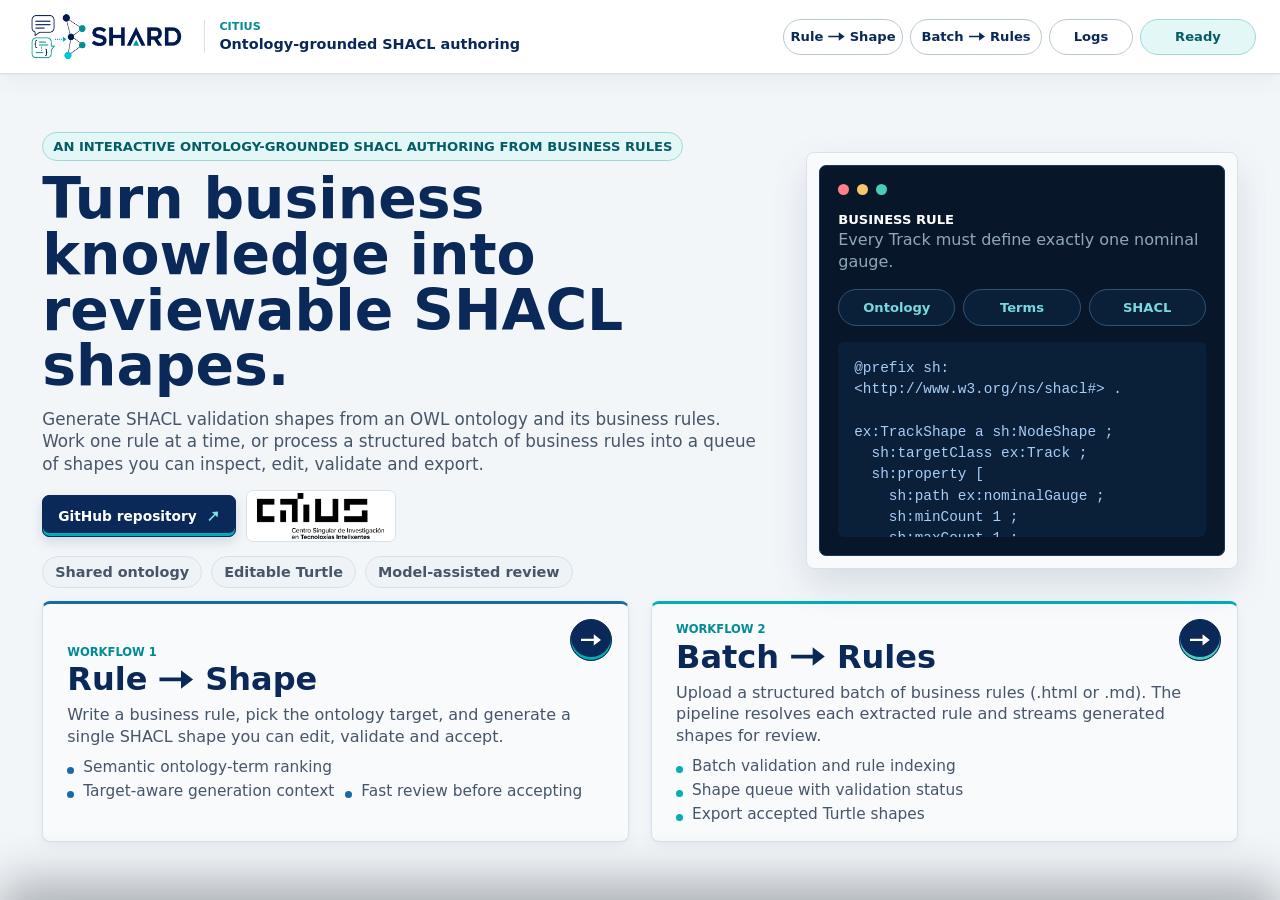
==== frontend/index.html @ 5760f7e2 "feat: added astrea api, changed some functionalities related to inference models and changed fronten" ====
<!doctype html>
<html lang="en">
  <head>
    <meta charset="utf-8">
    <meta name="viewport" content="width=device-width, initial-scale=1">
    <title>SHARD — Ontology-grounded SHACL authoring</title>
    <link rel="stylesheet" href="css/base.css?v=1">
    <link rel="stylesheet" href="css/workspace.css?v=1">
    <link rel="stylesheet" href="css/editor.css?v=1">
    <link rel="stylesheet" href="css/logs.css?v=1">
    <link rel="stylesheet" href="css/layout.css?v=1">
    <link rel="stylesheet" href="css/support-panels.css?v=1">
    <link rel="stylesheet" href="css/theme.css?v=1">
  </head>
  <body class="landing-page">
    <header class="topbar">
      <div class="brand">
        <a class="brand-logo-link" href="index.html" aria-label="SHARD home">
          <img class="brand-logo" src="assets/images/shard-logo.png" alt="SHARD">
        </a>
        <div class="brand-copy">
          <p class="eyebrow">CITIUS</p>
          <p class="brand-context">Ontology-grounded SHACL authoring</p>
        </div>
      </div>
      <nav class="topnav">
        <a class="navlink flow-label" href="rule.html"><span>Rule</span><span class="flow-arrow" aria-hidden="true"></span><span>Shape</span></a>
        <a class="navlink flow-label" href="guide.html"><span>Batch</span><span class="flow-arrow" aria-hidden="true"></span><span>Rules</span></a>
        <button class="logs-button" id="logs-toggle" type="button">
          <span>Logs</span><span class="logs-count" id="logs-count" hidden>0</span>
        </button>
        <span class="status-pill" id="status-pill">Ready</span>
      </nav>
    </header>

    <main class="landing">
      <section class="hero">
        <div class="hero-main">
          <div class="hero-copy">
            <p class="hero-kicker">An Interactive Ontology-Grounded SHACL Authoring from Business Rules</p>
            <h1 class="hero-title">Turn business knowledge into reviewable SHACL shapes.</h1>
            <p class="lead">
              Generate SHACL validation shapes from an OWL ontology and its business rules.
              Work one rule at a time, or process a structured batch of business rules into a queue of
              shapes you can inspect, edit, validate and export.
            </p>
            <div class="hero-actions">
              <a class="github-repository-link" href="https://github.com/citiususc/br2shacl-ui" target="_blank" rel="noopener noreferrer">
                <span>GitHub repository</span>
                <span class="external-link-arrow" aria-hidden="true"></span>
              </a>
              <div class="institutional-mark" title="Centro Singular de Investigación en Tecnoloxías Intelixentes">
                <img src="assets/images/citius-logo.png" alt="CITIUS — Centro Singular de Investigación en Tecnoloxías Intelixentes">
              </div>
            </div>
            <div class="hero-stats" aria-label="Shared workflow capabilities">
              <span>Shared ontology</span>
              <span>Editable Turtle</span>
              <span>Model-assisted review</span>
            </div>
          </div>

          <div class="hero-preview" aria-label="SHARD workflow preview">
            <div class="preview-window">
              <div class="preview-dots" aria-hidden="true"><span></span><span></span><span></span></div>
              <div class="preview-line strong">Business rule</div>
              <div class="preview-line">Every Track must define exactly one nominal gauge.</div>
              <div class="preview-flow">
                <span>Ontology</span>
                <span>Terms</span>
                <span>SHACL</span>
              </div>
              <pre class="preview-code">@prefix sh: &lt;http://www.w3.org/ns/shacl#&gt; .

ex:TrackShape a sh:NodeShape ;
  sh:targetClass ex:Track ;
  sh:property [
    sh:path ex:nominalGauge ;
    sh:minCount 1 ;
    sh:maxCount 1 ;
  ] .</pre>
            </div>
          </div>
        </div>

        <div class="cards workflow-cards">
          <a class="card workflow-card" href="rule.html">
            <span class="card-arrow" aria-hidden="true"></span>
            <p class="step">Workflow 1</p>
            <h2 class="flow-label"><span>Rule</span><span class="flow-arrow" aria-hidden="true"></span><span>Shape</span></h2>
            <p>Write a business rule, pick the ontology target, and generate a single SHACL
               shape you can edit, validate and accept.</p>
            <ul class="card-list">
              <li>Semantic ontology-term ranking</li>
              <li>Target-aware generation context</li>
              <li>Fast review before accepting</li>
            </ul>
          </a>
          <a class="card workflow-card" href="guide.html">
            <span class="card-arrow" aria-hidden="true"></span>
            <p class="step">Workflow 2</p>
            <h2 class="flow-label"><span>Batch</span><span class="flow-arrow" aria-hidden="true"></span><span>Rules</span></h2>
            <p>Upload a structured batch of business rules (.html or .md). The pipeline
               resolves each extracted rule and streams generated shapes for review.</p>
            <ul class="card-list">
              <li>Batch validation and rule indexing</li>
              <li>Shape queue with validation status</li>
              <li>Export accepted Turtle shapes</li>
            </ul>
          </a>
        </div>
      </section>
    </main>

    <section class="logs-drawer" id="logs-drawer" aria-label="Execution logs">
      <div class="logs-drawer-bar">
        <span id="logs-title">Execution logs</span>
        <div class="logs-toolbar">
          <input class="logs-search" id="logs-search" type="search" placeholder="Search logs" aria-label="Search execution logs">
          <select class="logs-level" id="logs-level" aria-label="Filter execution logs by level">
            <option value="all">All levels</option>
            <option value="issues">Issues</option>
            <option value="errors">Errors</option>
          </select>
          <label class="logs-autoscroll"><input id="logs-autoscroll" type="checkbox" checked>Auto-scroll</label>
          <button id="logs-copy" type="button">Copy</button>
          <button id="logs-clear" type="button">Clear</button>
          <button id="logs-close" type="button">Close</button>
        </div>
      </div>
      <div class="logs-content" id="logs-content" aria-live="polite"></div>
    </section>

    <script src="js/core.js?v=1"></script>
    <script src="js/logs.js?v=1"></script>
    <script src="js/turtle.js?v=1"></script>
    <script src="js/models.js?v=1"></script>
    <script src="js/ontology.js?v=1"></script>
    <script src="js/shapes.js?v=1"></script>
    <script src="js/export.js?v=1"></script>
  </body>
</html>
---- frontend/css/base.css ----
/* SHARD base and landing styles. */

:root {
  color-scheme: light;
  --bg: #ffffff;
  --surface: #ffffff;
  --surface-soft: #f4f4f4;
  --ink: #050505;
  --muted: #5c5c5c;
  --line: #d7d7d7;
  --code-bg: #050505;
  --code-ink: #ffffff;
  --accent: #035dff;
  --accent-soft: #eaf1ff;
  --accent-2: #00a987;
  --shadow: 0 22px 70px rgba(5, 5, 5, 0.11);
  --ok: #1f7a32;
  --ok-soft: #e7f4ea;
  --err: #b00020;
  --err-soft: #fbe7ea;
  font-family: Inter, ui-sans-serif, system-ui, -apple-system, BlinkMacSystemFont, "Segoe UI", sans-serif;
}

* { box-sizing: border-box; }

body {
  margin: 0;
  min-height: 100vh;
  background:
    radial-gradient(circle at top left, rgba(3, 93, 255, 0.08), transparent 31rem),
    radial-gradient(circle at 78% 8%, rgba(0, 169, 135, 0.08), transparent 27rem),
    var(--bg);
  color: var(--ink);
  overflow-x: hidden;
}
button, input, select, textarea { font: inherit; min-width: 0; }
button { cursor: pointer; }
a { color: inherit; }

/* Top bar */
.topbar {
  min-height: 88px; padding: 14px 32px;
  display: flex; align-items: center; justify-content: space-between; gap: 24px;
  border-bottom: 2px solid var(--ink); background: rgba(255, 255, 255, 0.92);
  backdrop-filter: blur(14px);
}
.brand { display: flex; align-items: center; gap: 16px; min-width: 0; }
.brand-copy { display: flex; flex-direction: column; min-width: 0; }
.brand-logo-link {
  --brand-logo-width: clamp(168px, 14vw, 195px);
  position: relative;
  display: block;
  flex: 0 0 auto;
  width: var(--brand-logo-width);
  height: calc(var(--brand-logo-width) * 0.30383);
  overflow: hidden;
  text-decoration: none;
}
.brand-logo {
  display: block;
  width: 100%;
  height: auto;
}
.brand-context {
  margin: 0;
  font-size: clamp(0.82rem, 1.1vw, 1rem);
  font-weight: 800;
  line-height: 1.15;
  white-space: nowrap;
}
.eyebrow { margin: 0 0 4px; font-weight: 800; text-transform: uppercase; font-size: 0.74rem; }
h1 { margin: 0; font-size: clamp(1.2rem, 1.7vw, 1.7rem); line-height: 1.15; }
h2 { margin: 0; font-size: 1rem; }
p { margin-top: 0; }

.topnav { display: flex; flex: 0 0 auto; flex-wrap: nowrap; justify-content: flex-end; gap: 8px; align-items: center; }
.navlink {
  text-decoration: none; border: 1px solid var(--ink); border-radius: 999px;
  padding: 8px 14px; font-weight: 800; font-size: 0.82rem; background: rgba(255, 255, 255, 0.82);
  transition: transform 0.12s ease, background 0.12s ease, box-shadow 0.12s ease;
}
.navlink:hover { transform: translateY(-1px); box-shadow: 0 7px 18px rgba(5, 5, 5, 0.09); }
.navlink.active { background: var(--ink); color: var(--surface); }

.status-pill {
  white-space: nowrap; border: 1px solid var(--line); background: var(--surface);
  padding: 7px 12px; border-radius: 999px; font-size: 0.82rem; font-weight: 700;
}
.tag {
  white-space: nowrap; border: 1px solid var(--line); background: var(--surface);
  padding: 6px 10px; border-radius: 999px; font-size: 0.78rem; font-weight: 700;
}

/* Landing */
.landing {
  width: min(98vw, 1680px);
  max-width: 1680px;
  min-height: calc(100vh - 92px);
  margin: 0 auto;
  padding: clamp(8px, 1.2vh, 14px) 0;
  display: grid;
  align-content: center;
  align-items: center;
}
.hero {
  position: relative;
  display: grid;
  grid-template-rows: minmax(0, 1fr) auto;
  gap: clamp(10px, 1.4vh, 16px);
  align-items: stretch;
  min-height: 0;
  min-height: min(820px, calc(100vh - 116px));
  padding: clamp(18px, 2.3vw, 32px);
  border: 2px solid var(--ink);
  border-radius: 24px;
  background:
    linear-gradient(135deg, rgba(255, 255, 255, 0.96), rgba(244, 248, 255, 0.92)),
    var(--surface);
  box-shadow: var(--shadow);
  overflow: hidden;
}
.hero-main {
  position: relative;
  z-index: 1;
  display: grid;
  grid-template-columns: minmax(0, 1.25fr) minmax(390px, 0.75fr);
  gap: clamp(28px, 3.5vw, 56px);
  align-items: center;
  min-height: 0;
}
.hero::before {
  content: "";
  position: absolute;
  inset: auto -12% -50% 42%;
  height: 72%;
  border-radius: 50%;
  background: radial-gradient(circle, rgba(3, 93, 255, 0.16), transparent 68%);
  pointer-events: none;
}
.hero-copy, .hero-preview { position: relative; z-index: 1; }
.hero-kicker {
  display: inline-flex;
  width: fit-content;
  margin: 0 0 10px;
  border: 1px solid rgba(3, 93, 255, 0.26);
  border-radius: 999px;
  padding: 6px 10px;
  background: var(--accent-soft);
  color: #0644b3;
  font-size: 0.86rem;
  font-weight: 900;
  letter-spacing: 0.02em;
  text-transform: uppercase;
}
.hero-title {
  max-width: 1040px;
  margin: 0;
  font-size: clamp(2.7rem, 4.5vw, 5.35rem);
  line-height: 0.92;
  letter-spacing: 0;
}
.landing p.lead { color: var(--muted); font-size: clamp(1.08rem, 1.35vw, 1.3rem); line-height: 1.34; max-width: 860px; margin: 14px 0 0; }
.hero-stats {
  display: flex;
  flex-wrap: wrap;
  gap: 9px;
  margin-top: 14px;
}
.hero-stats span {
  border: 1px solid var(--line);
  border-radius: 999px;
  background: rgba(255, 255, 255, 0.72);
  padding: 7px 12px;
  color: var(--muted);
  font-size: 0.9rem;
  font-weight: 800;
}
.hero-preview {
  justify-self: end;
  width: min(100%, 640px);
  padding: 12px;
  border: 1px solid rgba(5, 5, 5, 0.08);
  border-radius: 20px;
  background: rgba(255, 255, 255, 0.52);
  box-shadow: 0 18px 48px rgba(3, 93, 255, 0.12);
}
.preview-window {
  border: 1px solid #1f2937;
  border-radius: 16px;
  background: #0d1117;
  color: #c9d1d9;
  padding: 18px;
  overflow: hidden;
}
.preview-dots { display: flex; gap: 8px; margin-bottom: 16px; }
.preview-dots span { width: 11px; height: 11px; border-radius: 50%; background: #30363d; }
.preview-dots span:nth-child(1) { background: #ff7b72; }
.preview-dots span:nth-child(2) { background: #ffa657; }
.preview-dots span:nth-child(3) { background: #7ee787; }
.preview-line { color: #8b949e; font-size: 1rem; line-height: 1.38; }
.preview-line.strong { color: #f0f6fc; font-weight: 900; text-transform: uppercase; font-size: 0.82rem; letter-spacing: 0.08em; }
.preview-flow {
  display: grid;
  grid-template-columns: repeat(3, 1fr);
  gap: 8px;
  margin: 16px 0;
}
.preview-flow span {
  border: 1px solid #30363d;
  border-radius: 999px;
  padding: 10px 4px;
  color: #a5d6ff;
  text-align: center;
  font-size: 0.82rem;
  font-weight: 900;
}
.preview-code {
  margin: 0;
  border-radius: 12px;
  background: rgba(255, 255, 255, 0.04);
  color: #d2a8ff;
  padding: 16px;
  font-family: "SFMono-Regular", Consolas, "Liberation Mono", monospace;
  font-size: 0.9rem;
  line-height: 1.48;
  white-space: pre-wrap;
  max-height: 195px;
  overflow: hidden;
}
.cards { display: grid; grid-template-columns: 1fr 1fr; gap: 22px; margin-top: 0; }
@media (max-width: 960px) {
  .landing { min-height: auto; }
  .hero { min-height: auto; }
  .hero-main { grid-template-columns: 1fr; }
  .hero-preview { max-width: 640px; }
  .feature-grid { grid-template-columns: 1fr; }
}
@media (min-width: 1800px) and (min-height: 1000px) {
  .landing {
    width: min(90vw, 2260px);
    max-width: 2260px;
    padding: clamp(18px, 1.8vh, 28px) 0;
  }
  .hero {
    min-height: min(1120px, calc(100vh - 156px));
    gap: clamp(26px, 2.2vh, 40px);
    padding: clamp(46px, 3vw, 72px);
    border-radius: 30px;
  }
  .hero-main {
    grid-template-columns: minmax(0, 1.15fr) minmax(560px, 0.85fr);
    gap: clamp(54px, 4vw, 96px);
  }
  .hero-kicker {
    margin-bottom: 16px;
    padding: 9px 16px;
    font-size: clamp(0.95rem, 0.7vw, 1.1rem);
  }
  .hero-title {
    max-width: 1320px;
    font-size: clamp(4.8rem, 5vw, 7.8rem);
    line-height: 0.9;
  }
  .landing p.lead {
    max-width: 1120px;
    margin-top: 24px;
    font-size: clamp(1.25rem, 1vw, 1.55rem);
    line-height: 1.42;
  }
  .hero-stats {
    gap: 12px;
    margin-top: 24px;
  }
  .hero-stats span {
    padding: 10px 16px;
    font-size: clamp(0.98rem, 0.72vw, 1.14rem);
  }
  .hero-preview {
    width: min(100%, 820px);
    padding: 16px;
    border-radius: 26px;
  }
  .preview-window {
    border-radius: 20px;
    padding: 24px;
  }
  .preview-dots {
    gap: 10px;
    margin-bottom: 22px;
  }
  .preview-dots span {
    width: 14px;
    height: 14px;
  }
  .preview-line {
    font-size: clamp(1.1rem, 0.82vw, 1.28rem);
  }
  .preview-line.strong {
    font-size: clamp(0.9rem, 0.7vw, 1.04rem);
  }
  .preview-flow {
    gap: 12px;
    margin: 22px 0;
  }
  .preview-flow span {
    padding: 13px 8px;
    font-size: clamp(0.9rem, 0.66vw, 1.05rem);
  }
  .preview-code {
    max-height: 320px;
    padding: 22px;
    font-size: clamp(1rem, 0.82vw, 1.22rem);
    line-height: 1.5;
  }
  .cards {
    gap: 28px;
  }
  .workflow-card {
    min-height: clamp(255px, 20vh, 340px);
    padding: 32px 38px;
    border-radius: 22px;
  }
  .workflow-card h2 {
    font-size: clamp(2.25rem, 1.8vw, 3rem);
  }
  .card p {
    font-size: clamp(1.08rem, 0.86vw, 1.28rem);
    line-height: 1.42;
  }
  .card .step {
    font-size: clamp(0.82rem, 0.62vw, 0.98rem);
  }
  .card-list {
    gap: 10px 18px;
    margin-top: 18px;
    font-size: clamp(0.98rem, 0.72vw, 1.12rem);
  }
  .card-list li {
    padding-left: 22px;
  }
  .card-list li::before {
    top: 0.6em;
    width: 10px;
    height: 10px;
  }
  .card-arrow {
    top: 24px;
    right: 24px;
    width: 52px;
    height: 52px;
    font-size: 1.35rem;
  }
}
@media (min-width: 961px) and (max-height: 760px) {
  .topbar { min-height: 78px; padding: 10px 32px; }
  .brand-logo-link { --brand-logo-width: clamp(166px, 13vw, 190px); }
  h1 { font-size: clamp(1.08rem, 1.45vw, 1.48rem); }
  .landing {
    width: min(98vw, 1440px);
    min-height: calc(100vh - 78px);
    padding: 8px 0 10px;
  }
  .hero {
    min-height: min(675px, calc(100vh - 102px));
    gap: 12px;
    padding: 16px 28px;
    border-radius: 20px;
  }
  .hero-main {
    grid-template-columns: minmax(0, 1.1fr) minmax(360px, 0.9fr);
    gap: 24px;
  }
  .hero-kicker {
    margin-bottom: 7px;
    padding: 5px 9px;
    font-size: 0.72rem;
  }
  .hero-title {
    font-size: clamp(2.25rem, 3.55vw, 3.55rem);
    line-height: 0.98;
  }
  .landing p.lead {
    max-width: 720px;
    margin-top: 8px;
    font-size: 0.98rem;
    line-height: 1.38;
  }
  .hero-stats { margin-top: 8px; gap: 7px; }
  .hero-stats span { padding: 5px 9px; font-size: 0.76rem; }
  .hero-preview { padding: 7px; }
  .preview-window { padding: 10px; border-radius: 14px; }
  .preview-dots { margin-bottom: 8px; }
  .preview-line { font-size: 0.78rem; }
  .preview-line.strong { font-size: 0.68rem; }
  .preview-flow { margin: 7px 0; }
  .preview-flow span { padding: 7px 4px; font-size: 0.68rem; }
  .preview-code {
    max-height: none;
    padding: 8px;
    font-size: 0.62rem;
    line-height: 1.28;
  }
}
@media (max-width: 760px) { .cards { grid-template-columns: 1fr; } }
.card {
  display: block; text-decoration: none; border: 2px solid var(--ink); border-radius: 12px;
  padding: 24px; background: var(--surface); transition: transform 0.12s ease, box-shadow 0.12s ease;
}
.card:hover { transform: translateY(-2px); box-shadow: 0 16px 34px rgba(5, 5, 5, 0.09); }
.card h2 { font-size: 1.25rem; margin-bottom: 6px; }
.card p { color: var(--muted); line-height: 1.36; margin: 0; }
.card .step { font-weight: 900; text-transform: uppercase; font-size: 0.72rem; }
.workflow-cards { margin-top: 0; }
.workflow-card {
  position: relative;
  min-height: clamp(165px, 18vh, 205px);
  display: flex;
  flex-direction: column;
  justify-content: center;
  padding: 18px 24px;
  border-radius: 16px;
  background:
    linear-gradient(180deg, rgba(255, 255, 255, 0.98), rgba(247, 250, 255, 0.94));
}
.workflow-card:nth-child(2) {
  background:
    linear-gradient(180deg, rgba(255, 255, 255, 0.98), rgba(244, 255, 251, 0.94));
}
.workflow-card h2 { font-size: clamp(1.65rem, 2.1vw, 2.35rem); letter-spacing: 0; }
.card-arrow {
  position: absolute;
  right: 16px;
  top: 15px;
  width: 42px;
  height: 42px;
  display: grid;
  place-items: center;
  border: 1px solid var(--ink);
  border-radius: 999px;
  background: var(--ink);
  color: var(--surface);
  font-weight: 900;
  font-size: 1.12rem;
}
.card-list {
  display: flex;
  flex-wrap: wrap;
  gap: 6px 11px;
  margin: 10px 0 0;
  padding: 0;
  list-style: none;
  color: var(--muted);
  font-size: 0.96rem;
}
.card-list li {
  position: relative;
  padding-left: 16px;
}
.card-list li::before {
  content: "";
  position: absolute;
  left: 0;
  top: 0.58em;
  width: 7px;
  height: 7px;
  border-radius: 50%;
  background: var(--accent);
}
.workflow-card:nth-child(2) .card-list li::before { background: var(--accent-2); }

@media (min-width: 961px) and (max-height: 760px) {
  .workflow-card {
    min-height: clamp(150px, 19vh, 178px);
    padding: 14px 20px;
  }
  .workflow-card h2 { font-size: 1.5rem; }
  .card p { font-size: 0.98rem; line-height: 1.3; }
  .card-arrow {
    top: 13px;
    right: 14px;
    width: 32px;
    height: 32px;
  }
}
.feature-grid {
  display: grid;
  grid-template-columns: repeat(3, 1fr);
  gap: 16px;
  margin-top: 18px;
}
.feature-card {
  border: 1px solid var(--line);
  border-radius: 18px;
  background: rgba(255, 255, 255, 0.72);
  padding: 20px;
}
.feature-icon {
  display: inline-grid;
  place-items: center;
  width: 36px;
  height: 36px;
  margin-bottom: 14px;
  border-radius: 12px;
  background: var(--ink);
  color: var(--surface);
  font-size: 0.75rem;
  font-weight: 900;
}
.feature-card h2 { font-size: 1.04rem; margin-bottom: 8px; }
.feature-card p { color: var(--muted); line-height: 1.55; margin: 0; font-size: 0.92rem; }
---- frontend/css/workspace.css ----
/* SHARD workspace components. */

/* Workspace */
.workspace {
  display: grid; grid-template-columns: minmax(300px, 360px) 1fr;
  min-height: calc(100vh - 96px); min-width: 0;
}
.rail { border-right: 2px solid var(--ink); background: #fff; padding: 22px; min-width: 0; overflow-x: hidden; overflow-y: auto; }
.panel-heading, .section-title { display: flex; align-items: center; justify-content: space-between; gap: 12px; }

.field-label { display: block; margin: 16px 0 7px; color: var(--muted); font-size: 0.76rem; font-weight: 800; text-transform: uppercase; }

.input, .file-drop, .textarea, .code-editor {
  width: 100%; border: 1px solid var(--line); border-radius: 8px;
  background: var(--surface); color: var(--ink); outline: none;
}
.input { height: 42px; padding: 0 12px; }
select.input { padding: 0 8px; }
.textarea { min-height: 112px; padding: 12px; resize: vertical; line-height: 1.45; }
.textarea.compact { min-height: 84px; }
.textarea.large { min-height: 150px; }
.input:focus, .textarea:focus, .code-editor:focus { border-color: var(--ink); box-shadow: 0 0 0 3px #e8e8e8; }

.file-input { display: none; }
.file-drop { min-height: 72px; display: grid; place-items: center; gap: 3px; padding: 14px; border-style: dashed; cursor: pointer; text-align: center; }
.file-drop span { font-weight: 900; }
.file-drop small, .microcopy { color: var(--muted); overflow-wrap: anywhere; }
.microcopy { margin: 8px 0 0; line-height: 1.4; font-size: 0.84rem; }
.namespace-label-row {
  display: flex;
  align-items: center;
  justify-content: space-between;
  gap: 8px;
  margin-top: 14px;
}
.namespace-label-row .field-label { margin: 0; }
.namespace-source {
  flex: 0 0 auto;
  padding: 3px 7px;
  border: 1px solid var(--line);
  border-radius: 999px;
  color: var(--muted);
  background: var(--surface-soft);
  font-size: 0.66rem;
  font-weight: 800;
  line-height: 1;
  white-space: nowrap;
}
.namespace-source-detected,
.namespace-source-derived,
.namespace-source-declared_prefix,
.namespace-source-profile { border-color: #8ccca5; color: #176b3a; background: #edf9f1; }
.namespace-source-custom,
.namespace-source-prefixes { border-color: #e2bd76; color: #805400; background: #fff8e8; }
.namespace-summary { min-height: 18px; }
.namespace-summary-warning { color: #9a3412; font-weight: 700; }
.shape-namespace-row,
.shape-prefix-row { margin-top: 10px; }
#base-namespace,
#shape-namespace,
#shape-prefix { font-size: 0.8rem; }
.input:invalid { border-color: #b42318; }

.inline-panel { margin-top: 22px; padding-top: 16px; border-top: 1px solid var(--line); }
.provider-config { margin-top: 12px; }
.provider-switch .switch-button {
  display: flex;
  flex-direction: column;
  align-items: center;
  align-content: center;
  justify-content: center;
  grid-template-rows: auto auto;
  gap: 2px;
  padding: 3px 6px;
  line-height: 1;
}
.provider-switch .switch-button > span {
  font-size: 0.86rem;
  white-space: nowrap;
}
.provider-switch .switch-button > small {
  color: var(--muted);
  font-size: 0.63rem;
  font-weight: 750;
  line-height: 1;
  white-space: nowrap;
}
.provider-switch .switch-button.active > small { color: #d2d2d2; }
body.app-page .rail .model-panel [data-inference-setting][hidden] { display: none !important; }
.local-model-state {
  display: flex;
  align-items: center;
  gap: 5px;
  min-height: 15px;
  margin: 2px 0 4px;
  color: var(--muted);
  font-size: 0.67rem;
  font-weight: 750;
  line-height: 1.15;
}
.local-model-state[hidden],
.local-model-download[hidden] { display: none !important; }
.local-model-state::before {
  width: 7px;
  height: 7px;
  flex: 0 0 7px;
  border-radius: 50%;
  background: var(--muted);
  content: "";
}
.local-model-state[data-state="ready"] { color: var(--ok); }
.local-model-state[data-state="ready"]::before { background: var(--ok); }
.local-model-state[data-state="missing"] { color: var(--warn); }
.local-model-state[data-state="missing"]::before { background: var(--warn); }
.local-model-state[data-state="error"] { color: var(--err); }
.local-model-state[data-state="error"]::before { background: var(--err); }
.local-model-download {
  display: grid;
  grid-template-columns: minmax(0, 1fr) auto;
  align-items: center;
  gap: 7px;
  margin: 3px 0 6px;
}
.local-model-download progress {
  width: 100%;
  height: 6px;
  accent-color: var(--accent);
}
.local-model-download small {
  max-width: 112px;
  overflow: hidden;
  color: var(--muted);
  font-size: 0.63rem;
  text-overflow: ellipsis;
  white-space: nowrap;
}
.provider-unavailable-notice {
  margin-top: 12px;
  padding: 12px;
  border: 1px solid var(--line);
  border-left: 3px solid var(--ink);
  border-radius: 8px;
  background: var(--surface-soft);
}
.provider-unavailable-notice[hidden] { display: none !important; }
.provider-unavailable-notice p {
  margin: 0;
  color: var(--muted);
  font-size: 0.82rem;
  line-height: 1.4;
}
.provider-unavailable-notice a {
  display: inline-block;
  margin-top: 8px;
  color: var(--ink);
  font-size: 0.82rem;
  font-weight: 850;
  overflow-wrap: anywhere;
}
.custom-model-row {
  display: grid;
  grid-template-columns: minmax(92px, 0.75fr) minmax(0, 1fr) auto;
  gap: 8px;
  align-items: center;
}
.custom-model-row .secondary-button { min-height: 42px; }
.session-actions {
  display: grid;
  grid-template-columns: 1fr 1fr;
  gap: 8px;
  margin-top: 12px;
}
.session-actions .secondary-button {
  min-height: 36px;
  padding: 0 10px;
}
.template-help {
  margin-top: 10px;
  padding: 10px 12px;
  border: 1px solid var(--line);
  border-radius: 10px;
  background: var(--surface-soft);
}
.template-help p {
  margin: 0;
  color: var(--muted);
  font-size: 0.82rem;
  line-height: 1.35;
}
.template-help code {
  color: var(--ink);
  font-size: 0.78rem;
  font-weight: 850;
}
.template-links {
  display: flex;
  flex-wrap: wrap;
  align-items: center;
  gap: 8px;
  margin-top: 10px;
}
.template-links span {
  color: var(--ink);
  font-size: 0.78rem;
  font-weight: 900;
}
.template-links a {
  border: 1px solid var(--line);
  border-radius: 999px;
  padding: 6px 10px;
  background: var(--surface-soft);
  color: var(--muted);
  font-size: 0.78rem;
  font-weight: 800;
  text-decoration: none;
}
.template-links a:hover {
  border-color: var(--ink);
  color: var(--ink);
}
.profile-file-list {
  display: grid;
  gap: 6px;
  min-height: 0;
  margin-top: 8px;
  overflow: auto;
}
.profile-file-item {
  display: grid;
  grid-template-columns: minmax(0, 1fr) auto auto;
  align-items: center;
  gap: 6px;
  width: 100%;
  min-height: 30px;
  padding: 4px 5px 4px 9px;
  border: 1px solid var(--line);
  border-radius: 8px;
  background: var(--surface-soft);
  font-size: 0.78rem;
}
.profile-file-item code {
  min-width: 0;
  overflow: hidden;
  text-overflow: ellipsis;
  white-space: nowrap;
}
.profile-file-item span {
  color: var(--muted);
  white-space: nowrap;
}
.profile-file-remove {
  display: grid;
  place-items: center;
  width: 22px;
  height: 22px;
  min-width: 22px;
  min-height: 22px;
  border: 1px solid var(--line);
  border-radius: 999px;
  background: var(--surface);
  color: var(--muted);
  font-size: 1rem;
  font-weight: 900;
  line-height: 1;
  padding: 0;
}
.profile-file-remove:hover {
  border-color: var(--err);
  color: var(--err);
  background: var(--err-soft);
}
.guide-progress {
  flex: 0 0 auto;
  margin-top: 10px;
  padding: 8px 10px;
  border: 1px solid var(--line);
  border-radius: 8px;
  background: var(--surface-soft);
}
.generation-controls {
  display: flex;
  justify-content: flex-end;
  margin-top: 10px;
}
.generation-controls .secondary-button {
  min-height: 30px;
  padding: 0 10px;
  font-size: 0.76rem;
}
.danger-button {
  border-color: var(--err);
  color: var(--err);
}
.danger-button:not(:disabled):hover {
  background: var(--err-soft);
}
.compact-title {
  min-height: auto;
  margin-bottom: 7px;
}
.compact-title h3 {
  margin: 0;
  font-size: 0.82rem;
}
.microcopy.ok { color: var(--ok); }
.microcopy.error { color: var(--err); }

.switcher { display: grid; grid-template-columns: repeat(3, 1fr); margin-top: 18px; border: 1px solid var(--ink); border-radius: 8px; overflow: hidden; }
.switch-button { min-height: 38px; border: 0; border-right: 1px solid var(--ink); background: var(--surface); color: var(--ink); font-weight: 900; }
.switch-button:last-child { border-right: 0; }
.switch-button.active { background: var(--ink); color: var(--surface); }

.entity-list { display: grid; gap: 10px; margin-top: 16px; max-height: 44vh; min-width: 0; overflow-y: auto; padding-right: 4px; }
.entity-card { width: 100%; text-align: left; border: 1px solid var(--line); background: var(--surface); border-radius: 8px; padding: 12px; color: var(--ink); overflow: hidden; }
.entity-card.active { border-color: var(--ink); background: var(--ink); color: var(--surface); }
.entity-card strong { display: block; margin-bottom: 4px; overflow-wrap: anywhere; }
.entity-card span { color: var(--muted); font-size: 0.82rem; display: block; overflow-wrap: anywhere; }
.entity-card.active span { color: #dcdcdc; }
.entity-card.ranked { position: relative; padding-left: 58px; }
.entity-card .entity-reason {
  display: block;
  margin-top: 5px;
  color: var(--muted);
  font-size: 0.76rem;
  font-style: normal;
  overflow-wrap: anywhere;
}
.entity-card.active .entity-reason { color: #dcdcdc; }
.entity-card.active .score { background: var(--surface); color: var(--ink); }
.ontology-search-row {
  display: grid;
  grid-template-columns: minmax(0, 1fr) auto auto;
  gap: 8px;
  align-items: center;
  margin-top: 12px;
}
.ontology-search-row button { white-space: nowrap; }

.section-title-actions,
.resolved-role-heading {
  display: flex;
  align-items: center;
  gap: 8px;
}
.resolved-role-grid {
  display: grid;
  grid-template-columns: repeat(3, minmax(0, 1fr));
  gap: 0;
  min-height: 0;
  margin-top: 8px;
}
.resolved-terms-block .resolved-role-grid {
  flex: 1 1 auto;
  overflow: hidden;
}
.resolved-role-group {
  display: flex;
  flex-direction: column;
  min-width: 0;
  min-height: 0;
  padding: 0 9px;
  border-left: 1px solid var(--line);
  transition: opacity 0.14s ease;
}
.resolved-role-group:first-child {
  padding-left: 0;
  border-left: 0;
}
.resolved-role-group:last-child { padding-right: 0; }
.resolved-role-heading {
  justify-content: space-between;
  align-items: flex-start;
  min-height: 32px;
  font-size: 0.76rem;
}
.resolved-role-title { display: grid; gap: 1px; min-width: 0; }
.resolved-role-title small {
  color: var(--muted);
  font-size: 0.61rem;
  font-weight: 600;
}
.resolved-role-heading .tag { padding: 4px 8px; }
.resolved-term-list {
  position: relative;
  display: grid;
  grid-auto-rows: max-content;
  flex: 1 1 auto;
  align-content: start;
  gap: 3px;
  min-height: 34px;
  max-height: 112px;
  margin-top: 4px;
  padding: 2px;
  border: 1px dashed var(--line);
  border-radius: 6px;
  background: var(--surface-soft);
  overflow-y: auto;
  scrollbar-gutter: stable;
  transition: border-color 0.14s ease, background 0.14s ease, box-shadow 0.14s ease;
}
.resolved-term-row {
  display: grid;
  grid-template-columns: minmax(0, 1fr) 20px;
  align-items: center;
  gap: 3px;
  min-width: 0;
  min-height: 27px;
  padding: 1px 1px 1px 6px;
  border: 1px solid var(--line);
  border-radius: 6px;
  background: var(--surface);
  cursor: grab;
  transition: border-color 0.14s ease, box-shadow 0.14s ease, opacity 0.14s ease;
}
.resolved-term-row:hover { border-color: var(--ink); }
.resolved-term-row:active { cursor: grabbing; }
.resolved-term-row.dragging { opacity: 0.42; }
.resolved-term-identity {
  min-width: 0;
}
.resolved-term-identity strong {
  display: block;
  overflow: hidden;
  text-overflow: ellipsis;
  white-space: nowrap;
}
.resolved-term-identity strong { font-size: 0.68rem; line-height: 1.05; }
.resolved-term-identity small {
  display: block;
  margin-top: 1px;
  color: var(--muted);
  font-size: 0.56rem;
  font-weight: 700;
  line-height: 1;
}
.resolved-term-remove.icon-button {
  width: 20px;
  min-height: 20px;
  padding: 0;
  border-color: transparent;
  background: transparent;
  font-size: 0.9rem;
  line-height: 1;
}
.resolved-term-remove.icon-button:hover { border-color: var(--ink); background: var(--surface-soft); }
.resolved-term-empty {
  align-self: center;
  margin: 0;
  padding: 2px;
  color: var(--muted);
  font-size: 0.72rem;
  text-align: center;
}
.resolved-role-group.drop-allowed .resolved-term-list {
  border-color: var(--accent);
  background: var(--accent-soft);
}
.resolved-role-group.drop-blocked .resolved-term-list {
  border-color: var(--err);
  background: var(--err-soft);
  cursor: not-allowed;
}
.resolved-role-group.drop-blocked .resolved-term-list::after {
  content: "Incompatible term type";
  position: absolute;
  inset: 0;
  z-index: 2;
  display: grid;
  place-items: center;
  padding: 4px;
  background: rgba(251, 231, 234, 0.96);
  color: var(--err);
  font-size: 0.64rem;
  font-weight: 800;
  text-align: center;
}
[data-target-role="focus_nodes"].drop-blocked .resolved-term-list::after {
  content: "Classes only";
}
[data-target-role="constraint_paths"].drop-blocked .resolved-term-list::after {
  content: "Properties only";
}
.resolved-role-group.is-drag-over .resolved-term-list {
  border-color: var(--accent);
  background: var(--surface);
  box-shadow: inset 0 0 0 2px var(--accent);
}

/* Canvas */
.canvas { min-width: 0; padding: 22px; }
.focus-layout { display: grid; grid-template-columns: minmax(320px, 0.9fr) minmax(400px, 1.1fr); gap: 18px; align-items: start; min-width: 0; }
.evidence-column, .editor-column { min-width: 0; }
.single-column { max-width: 920px; margin: 0 auto; }

.section-block { background: var(--surface); border: 1px solid var(--line); border-radius: 8px; padding: 18px; margin-bottom: 18px; min-width: 0; overflow: hidden; }

.metadata-grid { display: grid; grid-template-columns: repeat(3, minmax(0, 1fr)); gap: 10px; margin: 16px 0 12px; }
.metadata-grid div { background: var(--surface-soft); border-radius: 8px; padding: 10px; min-width: 0; }
dt { color: var(--muted); font-size: 0.7rem; text-transform: uppercase; font-weight: 800; }
dd { margin: 4px 0 0; overflow-wrap: anywhere; font-weight: 700; font-size: 0.88rem; }

.rule-cards, .accepted-list { display: grid; gap: 10px; margin-top: 14px; }
.score { position: absolute; left: 12px; top: 12px; width: 34px; height: 34px; display: grid; place-items: center; border-radius: 50%; background: var(--ink); color: var(--surface); font-weight: 900; font-size: 0.76rem; }

/* Buttons */
.primary-button, .secondary-button, .text-button, .icon-button { border-radius: 8px; min-height: 38px; border: 1px solid transparent; padding: 0 14px; font-weight: 800; }
.primary-button { background: var(--ink); color: #fff; }
.primary-button:disabled, .secondary-button:disabled { opacity: 0.4; cursor: not-allowed; }
.secondary-button, .text-button, .icon-button { background: var(--surface); color: var(--ink); border-color: var(--ink); }
.icon-button { width: 38px; padding: 0; font-size: 1.1rem; }
.full-width { width: 100%; margin-top: 14px; }
.editor-actions { display: flex; gap: 10px; margin-top: 12px; }

.code-editor { min-height: 300px; margin-top: 12px; padding: 16px; resize: vertical; background: var(--code-bg); color: var(--code-ink); font-family: "SFMono-Regular", Consolas, "Liberation Mono", monospace; font-size: 0.86rem; line-height: 1.55; }

.validation-panel { margin-top: 12px; border-radius: 8px; padding: 12px; background: var(--surface-soft); color: var(--muted); line-height: 1.45; overflow-wrap: anywhere; white-space: pre-wrap; }
.validation-panel.ok { background: var(--ok-soft); color: var(--ok); border: 1px solid var(--ok); }
.validation-panel.error { background: var(--err-soft); color: var(--err); border: 1px solid var(--err); }
.validation-panel.backend {
  background: #fff8e6;
  color: #7a4b00;
  border: 1px solid #d99500;
}
.validation-panel.backend.error {
  background: #fff1d6;
  color: #6f3900;
  border-color: #c77800;
}
.validation-panel.shape-error {
  background: var(--err-soft);
  color: var(--err);
  border: 1px solid var(--err);
}
.validation-panel.prefix-error {
  background: #eef4ff;
  color: #16427a;
  border: 1px solid #4b82d8;
}

.accepted-item { min-height: 42px; background: var(--surface-soft); border-radius: 8px; padding: 10px; display: flex; justify-content: space-between; gap: 12px; align-items: center; }
.accepted-item code { overflow-wrap: anywhere; font-size: 0.82rem; }

/* Guide progress + queue */
.progress-track { width: 100%; height: 14px; margin-top: 8px; border: 1px solid var(--ink); border-radius: 999px; background: var(--surface-soft); overflow: hidden; }
.progress-fill { height: 100%; width: 0%; background: var(--ink); transition: width 0.25s ease; }

.queue-list {
  --queue-card-height: 68px;
  display: grid;
  grid-auto-rows: var(--queue-card-height);
  align-content: start;
  gap: 8px;
  margin-top: 12px;
  max-height: calc((var(--queue-card-height) * 5) + (8px * 4) + 8px);
  overflow-y: auto;
  padding: 0 4px 8px 0;
  scroll-padding-bottom: 8px;
}
.queue-card { width: 100%; height: var(--queue-card-height); min-height: var(--queue-card-height); max-height: var(--queue-card-height); text-align: left; border: 1px solid var(--line); border-left: 4px solid var(--line); background: var(--surface); border-radius: 8px; padding: 9px 12px; color: var(--ink); overflow: hidden; display: grid; grid-template-columns: minmax(0, 1fr) auto; gap: 5px 10px; align-items: center; }
.queue-card:hover { border-color: var(--ink); }
.queue-card.active { border-color: var(--ink); box-shadow: inset 0 0 0 1px var(--ink); }
.queue-card.valid { border-left-color: var(--ok); }
.queue-card.invalid { border-left-color: var(--err); }
.queue-card.skipped { border-left-color: #9a9a9a; }
.queue-card.accepted { background: var(--surface-soft); }
.queue-card strong { min-width: 0; font-size: 0.88rem; overflow: hidden; text-overflow: ellipsis; white-space: nowrap; }
.queue-card .qmeta { min-width: 0; display: flex; gap: 8px; align-items: center; font-size: 0.7rem; color: var(--muted); text-transform: uppercase; font-weight: 800; overflow: hidden; white-space: nowrap; }
.queue-card .qmeta span:last-child { min-width: 0; overflow: hidden; text-overflow: ellipsis; white-space: nowrap; }
.queue-edit { grid-row: 1 / span 2; grid-column: 2; min-height: 30px; padding: 0 12px; }
.qbadge { border-radius: 999px; padding: 2px 8px; font-weight: 900; font-size: 0.66rem; }
.qbadge.valid { background: var(--ok-soft); color: var(--ok); }
.qbadge.invalid { background: var(--err-soft); color: var(--err); }
.qbadge.skipped { background: #eee; color: var(--muted); }
.qbadge.accepted { background: var(--ink); color: var(--surface); }
.section-actions {
  display: flex;
  align-items: center;
  justify-content: flex-end;
  gap: 8px;
  min-width: 0;
}
.accept-all-button {
  min-height: 30px;
  padding: 0 10px;
  font-size: 0.76rem;
}

@media (max-width: 1060px) { .workspace, .focus-layout { grid-template-columns: 1fr; } .rail { border-right: 0; border-bottom: 2px solid var(--ink); } }
@media (max-width: 720px) {
  .topbar { flex-direction: column; align-items: flex-start; }
  .topnav { flex-wrap: wrap; justify-content: flex-start; }
  .metadata-grid { grid-template-columns: 1fr; }
}
@media (max-width: 720px) {
  .ontology-search-row { grid-template-columns: 1fr; }
  .custom-model-row { grid-template-columns: 1fr; }
  .resolved-role-grid { grid-template-columns: 1fr; gap: 10px; }
  .resolved-role-group { padding: 0; border-left: 0; }
  .resolved-term-list { max-height: none; }
}
@media (max-width: 520px) {
  .brand { align-items: flex-start; flex-direction: column; gap: 10px; }
  .brand-logo-link { --brand-logo-width: 180px; }
  .landing { padding: 28px 14px 42px; }
  .hero { border-radius: 20px; padding: 24px; }
  .hero-title { font-size: clamp(2rem, 14vw, 3.1rem); }
  .preview-code { font-size: 0.7rem; }
}

.provider-switch { grid-template-columns: 1fr 1fr; }
---- frontend/css/editor.css ----
/* SHARD Turtle editor. */

/* ─────────────── Turtle code editor (IDE-like, overlay) ─────────────── */
.code-wrap { position: relative; margin-top: 12px; }
.code-wrap .code-editor { margin-top: 0; }

.code-highlight {
  position: absolute;
  inset: 0;
  margin: 0;
  border: 1px solid transparent;
  border-radius: 8px;
  padding: 16px;
  background: #0d1117;
  color: #c9d1d9;
  font-family: "SFMono-Regular", Consolas, "Liberation Mono", monospace;
  font-size: 0.86rem;
  line-height: 1.55;
  font-weight: 400;
  font-style: normal;
  font-variant-ligatures: none;
  font-synthesis: none;
  letter-spacing: normal;
  white-space: pre;
  overflow: hidden;
  pointer-events: none;
  z-index: 0;
  box-sizing: border-box;
  tab-size: 2;
}
.code-highlight code {
  display: block;
  min-width: max-content;
  font: inherit;
  color: inherit;
  white-space: pre;
}

.code-wrap .code-editor {
  position: relative;
  z-index: 1;
  background: transparent;
  color: transparent;
  -webkit-text-fill-color: transparent;
  caret-color: #e6edf3;
  white-space: pre;
  overflow-wrap: normal;
  word-break: normal;
  overflow: auto;
  tab-size: 2;
  font-weight: 400;
  font-style: normal;
  font-variant-ligatures: none;
  font-synthesis: none;
  letter-spacing: normal;
}
.code-wrap .code-editor::selection { background: rgba(120,160,255,0.35); }

/* Token theme (GitHub-dark-ish, tuned for RDF Turtle) */
.tk-comment   { color: #8b949e; }
.tk-string    { color: #a5d6ff; }
.tk-iri       { color: #7ee787; }
.tk-directive { color: #ff7b72; }
.tk-pname     { color: #d2a8ff; }
.tk-kw        { color: #ff7b72; }
.tk-bool      { color: #79c0ff; }
.tk-num       { color: #79c0ff; }
.tk-lang      { color: #ffa657; }
.tk-op        { color: #ff7b72; }
.tk-punc      { color: #8b949e; }
---- frontend/css/logs.css ----
/* SHARD execution log drawer. */

/* ─────────────── Logs drawer ─────────────── */
.logs-button {
  border: 1px solid var(--ink);
  background: var(--surface);
  color: var(--ink);
  border-radius: 999px;
  padding: 6px 12px;
  font-weight: 800;
  font-size: 0.8rem;
  gap: 6px;
}
.logs-button.active { background: var(--ink); color: var(--surface); }
.logs-count {
  display: inline-flex;
  align-items: center;
  justify-content: center;
  min-width: 18px;
  height: 18px;
  padding: 0 5px;
  border-radius: 999px;
  background: #b42318;
  color: #fff;
  font-size: 0.66rem;
  line-height: 1;
}
.logs-count[hidden] { display: none; }
.logs-button.active .logs-count { background: #ff7b72; color: #0d1117; }

.topnav > .navlink,
.topnav > .logs-button,
.topnav > .status-pill {
  display: inline-flex;
  align-items: center;
  justify-content: center;
  box-sizing: border-box;
  height: 36px;
  min-height: 36px;
  padding: 0 12px;
  line-height: 1;
}
.topnav > .navlink[href="rule.html"] { width: 120px; }
.topnav > .navlink[href="guide.html"] { width: 132px; }
.topnav > .logs-button { width: 84px; font-size: 0.82rem; }
.topnav > .status-pill {
  width: 116px;
  overflow: hidden;
  text-overflow: ellipsis;
}

.logs-drawer {
  position: fixed;
  left: 0; right: 0; bottom: 0;
  height: clamp(280px, 46vh, 520px);
  background: #0d1117;
  color: #c9d1d9;
  border-top: 2px solid var(--ink);
  display: flex;
  flex-direction: column;
  z-index: 50;
  transform: translateY(100%);
  transition: transform 0.2s ease;
}
.logs-drawer.open { transform: translateY(0); }
.logs-drawer-bar {
  display: flex;
  align-items: center;
  justify-content: space-between;
  gap: 16px;
  min-height: 48px;
  padding: 8px 16px;
  border-bottom: 1px solid #30363d;
  color: #e6edf3;
  font-weight: 800;
  font-size: 0.82rem;
}
.logs-drawer-bar button {
  height: 30px;
  background: transparent;
  border: 1px solid #484f58;
  color: #c9d1d9;
  border-radius: 6px;
  padding: 0 10px;
  font-weight: 700;
  white-space: nowrap;
}
.logs-drawer-bar button:hover { border-color: #8b949e; color: #fff; }
.logs-toolbar {
  display: flex;
  align-items: center;
  justify-content: flex-end;
  gap: 8px;
  min-width: 0;
}
.logs-search,
.logs-level {
  height: 30px;
  border: 1px solid #484f58;
  border-radius: 6px;
  background: #161b22;
  color: #e6edf3;
  font: inherit;
  font-weight: 500;
}
.logs-search {
  width: 190px;
  padding: 0 9px;
}
.logs-search::placeholder { color: #8b949e; }
.logs-level { padding: 0 26px 0 8px; }
.logs-autoscroll {
  display: inline-flex;
  align-items: center;
  gap: 5px;
  color: #b1bac4;
  font-weight: 600;
  white-space: nowrap;
}
.logs-autoscroll input { margin: 0; accent-color: #2f81f7; }
.logs-content {
  flex: 1;
  overflow: auto;
  margin: 0;
  padding: 0 16px 18px;
  font-family: "SFMono-Regular", Consolas, "Liberation Mono", monospace;
  font-size: 0.76rem;
  line-height: 1.45;
  letter-spacing: 0;
}
.log-run {
  padding: 14px 0 16px;
  border-bottom: 1px solid #30363d;
}
.log-run:last-child { border-bottom: 0; }
.log-run-heading {
  display: flex;
  align-items: baseline;
  justify-content: space-between;
  gap: 16px;
  margin-bottom: 4px;
  color: #f0f6fc;
}
.log-run-heading strong {
  min-width: 0;
  overflow-wrap: anywhere;
  font-size: 0.82rem;
}
.log-run-heading span {
  flex: 0 0 auto;
  color: #7ee787;
  font-size: 0.68rem;
  text-transform: uppercase;
}
.log-run-failed .log-run-heading span { color: #ff7b72; }
.log-run-running .log-run-heading span { color: #d29922; }
.log-run-cancelled .log-run-heading span { color: #ffa657; }
.log-run-meta {
  color: #8b949e;
  overflow-wrap: anywhere;
}
.log-line {
  display: grid;
  grid-template-columns: 70px 52px minmax(0, 1fr);
  align-items: start;
  column-gap: 8px;
  margin-top: 3px;
  color: #c9d1d9;
}
.log-line time { color: #6e7681; font-variant-numeric: tabular-nums; }
.log-level { color: #8b949e; font-weight: 800; }
.log-message {
  min-width: 0;
  padding-left: calc(var(--log-indent, 0) * 16px);
  overflow-wrap: anywhere;
}
.log-pass .log-level,
.log-pass .log-message { color: #7ee787; }
.log-done .log-level,
.log-done .log-message { color: #79c0ff; }
.log-warn .log-level,
.log-warn .log-message { color: #ffa657; }
.log-error .log-level,
.log-error .log-message { color: #ff7b72; }
.log-debug .log-level,
.log-debug .log-message { color: #8b949e; }
.log-kind-rule {
  margin-top: 12px;
  padding-top: 8px;
  border-top: 1px solid #21262d;
}
.log-kind-rule .log-message { color: #f0f6fc; font-weight: 800; }
.log-kind-summary {
  margin-top: 10px;
  padding: 8px 0;
  border-top: 1px solid #30363d;
  border-bottom: 1px solid #30363d;
  font-weight: 800;
}
.log-entry-details {
  grid-column: 3;
  min-width: 0;
  margin: 3px 0 3px calc(var(--log-indent, 0) * 16px);
  color: #8b949e;
}
.log-entry-details summary {
  width: max-content;
  cursor: pointer;
  color: #a5d6ff;
  font-weight: 700;
}
.log-entry-details pre {
  max-height: 180px;
  overflow: auto;
  margin: 5px 0 0;
  padding: 8px 10px;
  border-left: 2px solid #30363d;
  background: #010409;
  color: #b1bac4;
  white-space: pre-wrap;
  overflow-wrap: anywhere;
  font: inherit;
}
.logs-empty {
  margin: 0;
  padding: 22px 0;
  color: #8b949e;
}

@media (max-width: 760px) {
  .logs-drawer { height: 62vh; }
  .logs-drawer-bar { align-items: flex-start; flex-direction: column; gap: 7px; }
  .logs-toolbar { width: 100%; flex-wrap: wrap; justify-content: flex-start; }
  .logs-search { flex: 1 1 160px; width: auto; }
  .logs-content { padding-right: 10px; padding-left: 10px; font-size: 0.7rem; }
  .log-line { grid-template-columns: 60px 46px minmax(0, 1fr); column-gap: 5px; }
  .log-message { padding-left: calc(var(--log-indent, 0) * 10px); }
  .log-entry-details { margin-left: calc(var(--log-indent, 0) * 10px); }
}
---- frontend/css/layout.css ----
/* SHARD responsive workspace layout. */

/* ─────────────── Viewport-fitted layouts ─────────────── */
html { height: 100%; }

body.landing-page {
  height: 100dvh;
  overflow: hidden;
}

body.landing-page .topbar,
body.app-page .topbar {
  height: 88px;
  min-height: 0;
}

body.landing-page .landing {
  height: calc(100dvh - 88px);
  min-height: 0;
}

body.landing-page .hero {
  height: min(100%, 1120px);
  min-height: 0;
}

@media (min-width: 1061px) {
  body.app-page {
    height: 100dvh;
    overflow: hidden;
  }

  body.app-page .workspace {
    height: calc(100dvh - 88px);
    min-height: 0;
    overflow: hidden;
  }

  body.app-page .rail,
  body.app-page .canvas,
  body.app-page .focus-layout,
  body.app-page .evidence-column,
  body.app-page .editor-column,
  body.app-page .section-block {
    min-height: 0;
  }

  body.app-page .rail {
    display: flex;
    flex-direction: column;
    overflow: hidden;
    padding: 14px 16px;
  }

  body.app-page .inline-panel {
    flex: 1 1 auto;
    display: flex;
    flex-direction: column;
    min-height: 0;
    margin-top: 14px;
    padding-top: 12px;
  }

  body.app-page .rail #model-config-status {
    margin-top: auto;
    padding-top: 8px;
  }

  body.app-page .canvas {
    height: 100%;
    overflow: hidden;
    padding: 14px;
  }

  body.app-page .focus-layout {
    height: 100%;
    align-items: stretch;
    gap: 14px;
  }

  body.app-page .evidence-column,
  body.app-page .editor-column {
    display: grid;
    gap: 12px;
    overflow: hidden;
  }

  body.rule-page,
  body.guide-page {
    --rule-context-textarea-height: clamp(70px, 5.8vh, 84px);
    --rule-business-textarea-height: clamp(210px, 17.4vh, 252px);
    --matched-generation-block-height: clamp(226px, 21vh, 256px);
    --matched-shape-profile-block-height: clamp(126px, 12vh, 150px);
  }

  body.rule-page .editor-column,
  body.guide-page .editor-column {
    grid-template-rows: minmax(170px, 0.42fr) minmax(252px, 0.68fr) minmax(0, 1.4fr) minmax(78px, auto);
  }

  body.guide-page .evidence-column {
    grid-template-rows: var(--matched-generation-block-height) var(--matched-shape-profile-block-height) auto minmax(0, 1fr);
  }

  body.rule-page .evidence-column {
    grid-template-rows: var(--matched-generation-block-height) var(--matched-shape-profile-block-height) auto auto;
  }

  body.app-page .section-block {
    display: flex;
    flex-direction: column;
    overflow: hidden;
    margin-bottom: 0;
    padding: 12px;
  }

  body.app-page .field-label {
    margin: 9px 0 5px;
    font-size: 0.68rem;
  }

  body.app-page .input {
    height: 34px;
    padding: 0 10px;
    font-size: 0.84rem;
  }

  body.app-page .file-drop {
    min-height: 54px;
    padding: 9px;
  }

  body.app-page .microcopy {
    margin-top: 5px;
    font-size: 0.76rem;
    line-height: 1.28;
  }

  body.app-page .switcher {
    margin-top: 10px;
  }

  body.app-page .switch-button,
  body.app-page .primary-button,
  body.app-page .secondary-button,
  body.app-page .text-button,
  body.app-page .icon-button {
    min-height: 32px;
    padding: 0 10px;
    font-size: 0.8rem;
  }

  body.app-page .generation-controls .secondary-button {
    width: auto;
    height: 28px;
    min-height: 28px;
    max-height: 28px;
    padding: 0 9px;
    font-size: 0.72rem;
  }

  body.app-page .session-actions {
    margin-top: 8px;
    gap: 6px;
  }

  body.app-page .custom-model-row {
    grid-template-columns: minmax(0, 1fr) minmax(0, 1fr);
    gap: 7px;
  }

  body.app-page .custom-model-row .secondary-button {
    grid-column: 1 / -1;
    width: 100%;
  }

  body.app-page .textarea {
    min-height: 0;
    resize: none;
    padding: 9px;
    font-size: 0.84rem;
    line-height: 1.32;
  }

  body.app-page .textarea.compact { height: 54px; }
  body.app-page .textarea.large { height: 88px; }

  body.rule-page .generation-context-block .textarea,
  body.guide-page .generation-context-block .textarea,
  body.rule-page .business-rule-block .textarea,
  body.rule-page .selected-target-block .textarea {
    flex: 1 1 auto;
    height: auto;
  }

  body.rule-page .generation-context-block .textarea,
  body.guide-page .generation-context-block .textarea {
    flex: 0 0 var(--rule-context-textarea-height);
    height: var(--rule-context-textarea-height);
    min-height: var(--rule-context-textarea-height);
    max-height: var(--rule-context-textarea-height);
  }

  body.rule-page .business-rule-block .textarea {
    flex: 0 0 var(--rule-business-textarea-height);
    height: var(--rule-business-textarea-height);
    min-height: var(--rule-business-textarea-height);
    max-height: var(--rule-business-textarea-height);
  }

  body.rule-page .generation-context-block,
  body.guide-page .generation-context-block {
    height: var(--matched-generation-block-height);
    min-height: var(--matched-generation-block-height);
    max-height: var(--matched-generation-block-height);
  }

  body.rule-page .shape-profile-block,
  body.guide-page .shape-profile-block {
    height: var(--matched-shape-profile-block-height);
    min-height: var(--matched-shape-profile-block-height);
    max-height: var(--matched-shape-profile-block-height);
  }

  body.guide-page .current-business-rule-block .textarea {
    flex: 1 1 auto;
    height: auto;
    min-height: 0;
    resize: none;
  }

  body.guide-page .generated-shapes-block .queue-list {
    flex: 1 1 auto;
    min-height: 0;
    max-height: calc((var(--queue-card-height) * 5) + (8px * 4) + 8px);
  }

  body.rule-page .shape-profile-block .microcopy,
  body.guide-page .shape-profile-block .microcopy {
    flex: 0 0 auto;
    margin: 4px 0 0;
  }

  body.rule-page .shape-profile-block .profile-file-drop,
  body.guide-page .shape-profile-block .profile-file-drop {
    flex: 0 0 42px;
    min-height: 42px;
    margin-top: 7px;
    padding: 6px 10px;
    display: flex;
    flex-direction: row;
    gap: 8px;
  }

  body.rule-page .shape-profile-block .profile-file-drop span,
  body.rule-page .shape-profile-block .profile-file-drop small,
  body.guide-page .shape-profile-block .profile-file-drop span,
  body.guide-page .shape-profile-block .profile-file-drop small {
    white-space: nowrap;
  }

  body.rule-page .shape-profile-block .profile-file-drop span,
  body.guide-page .shape-profile-block .profile-file-drop span {
    color: var(--muted);
    font-size: 0.82rem;
    font-weight: 750;
  }

  body.rule-page .shape-profile-block .profile-file-drop small,
  body.guide-page .shape-profile-block .profile-file-drop small {
    color: var(--muted);
    font-size: 0.72rem;
    font-weight: 600;
  }

  body.rule-page .profile-file-list,
  body.guide-page .profile-file-list {
    display: grid;
    flex: 1 1 auto;
    gap: 6px;
    min-height: 0;
    margin-top: 7px;
    overflow: auto;
  }

  body.rule-page .profile-file-list .microcopy,
  body.guide-page .profile-file-list .microcopy {
    margin: 0;
  }

  body.rule-page .profile-file-item,
  body.guide-page .profile-file-item {
    display: grid;
    grid-template-columns: minmax(0, 1fr) auto auto;
    align-items: center;
    gap: 6px;
    width: 100%;
    max-width: 100%;
    min-height: 28px;
    padding: 3px 5px 3px 8px;
    border: 1px solid var(--line);
    border-radius: 8px;
    background: var(--surface-soft);
    font-size: 0.76rem;
  }

  body.rule-page .profile-file-item code,
  body.guide-page .profile-file-item code {
    overflow: hidden;
    text-overflow: ellipsis;
    white-space: nowrap;
  }

  body.rule-page .profile-file-item span,
  body.guide-page .profile-file-item span {
    color: var(--muted);
    flex: 0 0 auto;
  }

  body.rule-page .profile-file-remove,
  body.guide-page .profile-file-remove {
    display: grid;
    place-items: center;
    width: 22px;
    height: 22px;
    min-width: 22px;
    min-height: 22px;
    border: 1px solid var(--line);
    border-radius: 999px;
    background: var(--surface);
    color: var(--muted);
    font-size: 1rem;
    font-weight: 900;
    line-height: 1;
    padding: 0;
  }

  body.rule-page .profile-file-remove:hover,
  body.guide-page .profile-file-remove:hover {
    border-color: var(--err);
    color: var(--err);
    background: var(--err-soft);
  }

  body.rule-page .selected-target-block .textarea {
    flex: 0 0 54px;
    min-height: 54px;
    max-height: none;
  }

  body.rule-page .ontology-search-block .section-title {
    align-items: stretch;
  }

  body.rule-page .entity-filter-switch {
    flex: 0 0 min(310px, 42%);
    grid-template-columns: 0.7fr 1fr 1.22fr;
    margin-top: 0;
    max-width: none;
    min-width: 260px;
  }

  body.rule-page .ontology-search-block {
    min-height: 0;
  }

  body.rule-page .ontology-search-block .entity-list {
    flex: 0 0 auto;
    gap: 4px;
    height: clamp(230px, 23vh, 280px);
    max-height: clamp(230px, 23vh, 280px) !important;
    overflow-y: auto;
  }

  body.app-page .code-wrap {
    flex: 1 1 auto;
    min-height: 0;
    margin-top: 8px;
  }

  body.app-page .code-highlight,
  body.app-page .code-wrap .code-editor {
    min-height: 0 !important;
    height: 100%;
    padding: 10px;
    font-size: 0.82rem;
    line-height: 1.42;
  }

  body.app-page .metadata-grid {
    margin: 10px 0 8px;
    gap: 7px;
  }

  body.app-page .metadata-grid div {
    padding: 8px;
  }

  body.app-page dt { font-size: 0.62rem; }
  body.app-page dd { font-size: 0.78rem; }

  body.app-page .ontology-search-row {
    margin-top: 8px;
    gap: 6px;
  }

  body.app-page .entity-list,
  body.app-page .accepted-list {
    flex: 1 1 auto;
    min-height: 0;
    max-height: none !important;
    overflow: auto;
  }

  body.app-page .queue-list {
    flex: 1 1 auto;
    min-height: 0;
    max-height: calc((var(--queue-card-height) * 5) + (8px * 4) + 8px) !important;
    overflow: auto;
  }

  body.app-page .entity-list,
  body.app-page .queue-list {
    margin-top: 8px;
  }

  body.app-page .entity-card,
  body.app-page .queue-card {
    padding: 8px 10px;
  }

  body.app-page .entity-card {
    min-height: 42px;
    line-height: 1.22;
  }

  body.rule-page .ontology-search-block .entity-card {
    min-height: 36px;
    padding: 5px 8px;
    overflow: hidden;
  }

  body.rule-page .ontology-search-block .entity-card strong {
    margin-bottom: 1px;
    overflow: hidden;
    text-overflow: ellipsis;
    white-space: nowrap;
    font-size: 0.76rem;
    line-height: 1.08;
  }

  body.rule-page .ontology-search-block .entity-card span {
    margin-top: 0;
    overflow: hidden;
    text-overflow: ellipsis;
    white-space: nowrap;
    font-size: 0.66rem;
    line-height: 1.08;
  }

  body.rule-page .ontology-search-block .entity-card .entity-reason {
    margin-top: 2px;
    overflow: hidden;
    text-overflow: ellipsis;
    white-space: nowrap;
    font-size: 0.61rem;
    line-height: 1.08;
  }

  body.rule-page .ontology-search-block .entity-card.ranked {
    padding-left: 38px;
  }

  body.rule-page .ontology-search-block .score {
    left: 7px;
    top: 50%;
    width: 24px;
    height: 24px;
    transform: translateY(-50%);
    font-size: 0.64rem;
  }

  body.app-page .editor-actions {
    margin-top: 8px;
  }

  body.app-page .validation-panel {
    margin-top: 8px;
    padding: 9px;
    max-height: 76px;
    overflow: auto;
    font-size: 0.8rem;
    line-height: 1.32;
  }

  body.app-page .accepted-item {
    height: 28px;
    min-height: 28px;
    max-height: 28px;
    padding: 2px 3px 2px 8px;
  }

  body.app-page .accepted-list {
    flex: 1 1 auto;
    grid-auto-rows: 28px;
    align-content: start;
    gap: 4px;
    max-height: none !important;
    overflow-y: auto;
    padding-right: 4px;
    scrollbar-gutter: stable;
  }

  body.app-page .accepted-item code {
    min-width: 0;
    overflow: hidden;
    text-overflow: ellipsis;
    white-space: nowrap;
    font-size: 0.72rem;
  }

  body.app-page .accepted-item .accepted-remove-button {
    min-height: 22px;
    padding: 0 7px;
    font-size: 0.68rem;
  }

  body.app-page .full-width {
    margin-top: 9px;
  }
}

@media (min-width: 1061px) and (max-height: 880px) {
  body.app-page .topbar,
  body.landing-page .topbar {
    height: 74px;
    padding: 8px 24px;
  }

  body.app-page .brand-logo-link,
  body.landing-page .brand-logo-link {
    --brand-logo-width: clamp(166px, 13vw, 190px);
  }

  body.app-page .workspace {
    height: calc(100dvh - 74px);
  }

  body.landing-page .landing {
    height: calc(100dvh - 74px);
  }

  body.app-page .rail,
  body.app-page .canvas {
    padding: 10px 12px;
  }

  body.app-page .focus-layout,
  body.app-page .evidence-column,
  body.app-page .editor-column {
    gap: 9px;
  }

  body.app-page .section-block {
    padding: 9px;
  }

  body.app-page .field-label {
    margin: 7px 0 4px;
  }

  body.app-page .textarea.compact { height: 44px; }
  body.app-page .textarea.large { height: 68px; }

  body.app-page .code-highlight,
  body.app-page .code-wrap .code-editor {
    padding: 8px;
    font-size: 0.76rem;
    line-height: 1.34;
  }

  body.rule-page .editor-column,
  body.guide-page .editor-column {
    grid-template-rows: minmax(135px, 0.34fr) minmax(242px, 0.68fr) minmax(0, 1.48fr) minmax(68px, auto);
  }

  body.rule-page .evidence-column {
    grid-template-rows: var(--matched-generation-block-height) var(--matched-shape-profile-block-height) auto auto;
  }

  body.guide-page .evidence-column {
    grid-template-rows: var(--matched-generation-block-height) var(--matched-shape-profile-block-height) auto minmax(0, 1fr);
  }

  body.rule-page,
  body.guide-page {
    --rule-context-textarea-height: 66px;
    --rule-business-textarea-height: 198px;
    --matched-generation-block-height: 206px;
    --matched-shape-profile-block-height: 124px;
  }

  body.rule-page .entity-filter-switch {
    flex-basis: min(300px, 46%);
    min-width: 250px;
  }

  body.rule-page .ontology-search-block .entity-list {
    height: clamp(190px, 20vh, 230px);
    max-height: clamp(190px, 20vh, 230px) !important;
  }
}

@media (min-width: 1061px) and (min-height: 980px) {
  body.app-page .rail {
    padding: 20px 16px 24px;
  }

  body.app-page .rail .file-drop {
    min-height: 68px;
    padding: 12px;
  }

  body.app-page .rail .session-actions {
    margin-top: 12px;
    gap: 8px;
  }

  body.app-page .rail .session-actions .secondary-button,
  body.app-page .rail .switch-button,
  body.app-page .rail .secondary-button,
  body.app-page .rail .primary-button {
    min-height: 38px;
  }

  body.app-page .rail .field-label {
    margin: 13px 0 7px;
  }

  body.app-page .rail .input {
    height: 40px;
  }

  body.app-page .rail .microcopy {
    margin-top: 7px;
    line-height: 1.36;
  }

  body.app-page .rail .inline-panel {
    margin-top: 22px;
    padding-top: 18px;
  }

  body.app-page .rail .provider-config {
    margin-top: 16px;
  }

  body.app-page .rail .switcher {
    margin-top: 14px;
  }

  body.app-page .rail .custom-model-row {
    gap: 8px;
  }

  body.rule-page .rail {
    padding-top: 24px;
    padding-bottom: 30px;
  }

  body.rule-page .rail .panel-heading {
    margin-bottom: 8px;
  }

  body.rule-page .rail .file-drop {
    min-height: clamp(92px, 8vh, 118px);
    padding: 18px 14px;
  }

  body.rule-page .rail .session-actions {
    margin-top: 18px;
  }

  body.rule-page .rail .session-actions .secondary-button {
    min-height: 42px;
  }

  body.rule-page .rail .inline-panel {
    margin-top: 34px;
    padding-top: 26px;
  }

  body.rule-page .rail .field-label {
    margin: 17px 0 8px;
  }

  body.rule-page .rail .input {
    height: 44px;
  }

  body.rule-page .rail .switcher {
    margin-top: 16px;
  }

  body.rule-page .rail .switch-button,
  body.rule-page .rail .secondary-button,
  body.rule-page .rail .primary-button {
    min-height: 42px;
  }

  body.rule-page .rail .provider-config {
    margin-top: 20px;
  }

  body.rule-page .rail #model-config-status {
    padding-top: 18px;
  }
}

@media (min-width: 1061px) {
  body.app-page .rail .inline-panel {
    align-items: stretch;
  }

  body.app-page .rail .provider-switch,
  body.app-page .rail .provider-config,
  body.app-page .rail .provider-config .input,
  body.app-page .rail .inline-panel > .input,
  body.app-page .rail .custom-model-row,
  body.app-page .rail .custom-model-row > .input,
  body.app-page .rail .custom-model-row > .secondary-button,
  body.app-page .rail #model-config-status {
    width: 100% !important;
    min-width: 0;
    max-width: none;
    margin-left: 0;
    margin-right: 0;
    justify-self: stretch;
  }

  body.app-page .rail .provider-switch {
    min-height: 38px;
  }

  body.app-page .rail .custom-model-row {
    grid-template-columns: 1fr !important;
  }

  body.app-page .rail .custom-model-row .secondary-button {
    grid-column: auto;
  }
}

@media (min-width: 1061px) and (min-height: 980px) {
  body.app-page .rail .provider-switch,
  body.app-page .rail .provider-config,
  body.app-page .rail .inline-panel > .field-label,
  body.app-page .rail .inline-panel > .input,
  body.app-page .rail .custom-model-row {
    width: 100% !important;
    margin-left: auto;
    margin-right: auto;
  }

  body.app-page .rail #model-config-status {
    width: 100% !important;
    margin-left: auto;
    margin-right: auto;
  }

  body.app-page .rail .provider-config .field-label,
  body.app-page .rail .provider-config .input {
    width: 100%;
    margin-left: 0;
    margin-right: 0;
  }

  body.app-page .rail .custom-model-row {
    grid-template-columns: 1fr !important;
  }

  body.app-page .rail .custom-model-row .secondary-button {
    grid-column: auto;
    justify-self: stretch;
    width: 100%;
    min-width: 0;
  }
}

@media (max-width: 960px) {
  body.landing-page {
    height: auto;
    min-height: 100vh;
    overflow-y: auto;
  }

  body.landing-page .topbar {
    height: auto;
    min-height: 88px;
  }

  body.landing-page .landing,
  body.landing-page .hero {
    height: auto;
  }
}

/* Rigid left rail.
   Keep this block last: every interactive box keeps the same geometry and
   provider changes may remove fields, but must never resize controls. */
@media (min-width: 1061px) {
  body.app-page .rail {
    --rail-control-height: clamp(36px, 3.25vh, 42px);
    --rail-provider-height: clamp(38px, 3.05vh, 42px);
    --rail-upload-height: clamp(96px, 8.6vh, 132px);
    --rail-control-width: 100%;
    --rail-label-height: 13px;
    --rail-label-size: 0.7rem;
    --rail-label-top: 8px;
    --rail-label-bottom: 4px;
    --rail-control-gap: 7px;
    --rail-note-height: 58px;
    --rail-custom-padding: 8px;
    --rail-ontology-gap: 4px;
    --rail-ontology-note-height: 22px;
    --rail-section-gap: clamp(24px, 2.8vh, 40px);
    overflow-x: hidden;
    overflow-y: scroll;
    scrollbar-gutter: stable;
  }

  body.app-page .rail *,
  body.app-page .rail *::before,
  body.app-page .rail *::after {
    box-sizing: border-box;
  }

  body.app-page .rail .panel-heading {
    flex: 0 0 var(--rail-control-height);
    min-height: var(--rail-control-height);
    margin: 0 0 var(--rail-control-gap);
  }

  body.app-page .rail .icon-button {
    width: var(--rail-control-height) !important;
    height: var(--rail-control-height) !important;
    min-width: var(--rail-control-height) !important;
    min-height: var(--rail-control-height) !important;
    padding: 0 !important;
  }

  body.app-page .rail .field-label {
    display: block;
    flex: 0 0 auto;
    width: var(--rail-control-width) !important;
    height: var(--rail-label-height) !important;
    margin: var(--rail-label-top) 0 var(--rail-label-bottom) !important;
    font-size: var(--rail-label-size) !important;
    line-height: var(--rail-label-height) !important;
    overflow: hidden;
    white-space: nowrap;
  }

  body.app-page .rail .input,
  body.app-page .rail .secondary-button,
  body.app-page .rail .primary-button,
  body.app-page .rail .switcher {
    box-sizing: border-box !important;
    flex: 0 0 auto;
    width: var(--rail-control-width) !important;
    min-width: 0 !important;
    max-width: var(--rail-control-width) !important;
    height: var(--rail-control-height) !important;
    min-height: var(--rail-control-height) !important;
    max-height: var(--rail-control-height) !important;
    margin-left: 0 !important;
    margin-right: 0 !important;
    font-size: 0.9rem !important;
  }

  body.app-page .rail .input {
    padding: 0 10px !important;
  }

  body.app-page .rail #base-namespace,
  body.app-page .rail #shape-namespace {
    padding-right: 7px !important;
    padding-left: 7px !important;
    font-size: 0.78rem !important;
  }

  body.app-page .rail .file-drop {
    display: flex !important;
    box-sizing: border-box !important;
    flex: 0 0 auto;
    flex-direction: column;
    align-items: center;
    justify-content: center;
    gap: 6px;
    width: var(--rail-control-width) !important;
    min-width: 0 !important;
    max-width: var(--rail-control-width) !important;
    height: var(--rail-upload-height) !important;
    min-height: var(--rail-upload-height) !important;
    max-height: var(--rail-upload-height) !important;
    margin: 0 !important;
    padding: 10px !important;
    border-style: dashed;
  }

  body.app-page .rail .file-drop span,
  body.app-page .rail .file-drop small {
    line-height: 1;
    white-space: nowrap;
  }

  body.app-page .rail .file-drop span {
    font-size: 0.98rem;
  }

  body.app-page .rail .file-drop small {
    font-size: 0.78rem;
  }

  body.app-page .rail > #ontology-summary,
  body.app-page .rail > .session-actions + .microcopy {
    flex-basis: var(--rail-ontology-note-height);
    height: var(--rail-ontology-note-height) !important;
    min-height: var(--rail-ontology-note-height) !important;
    max-height: var(--rail-ontology-note-height) !important;
    margin-top: var(--rail-ontology-gap) !important;
    line-height: 1.2 !important;
  }

  body.app-page .rail > #ontology-summary {
    --rail-ontology-summary-height: calc(var(--rail-ontology-note-height) + 12px);
    flex-basis: var(--rail-ontology-summary-height);
    height: var(--rail-ontology-summary-height) !important;
    min-height: var(--rail-ontology-summary-height) !important;
    max-height: var(--rail-ontology-summary-height) !important;
    overflow: visible;
  }

  body.app-page .rail > .namespace-label-row {
    margin-top: var(--rail-ontology-gap) !important;
  }

  body.app-page .rail .namespace-label-row {
    flex: 0 0 var(--rail-label-height);
    width: var(--rail-control-width);
    min-height: var(--rail-label-height);
  }

  body.app-page .rail .namespace-label-row .field-label {
    width: auto !important;
    height: var(--rail-label-height) !important;
    margin: 0 !important;
    line-height: var(--rail-label-height) !important;
  }

  body.app-page .rail .namespace-source {
    padding: 2px 6px;
    font-size: 0.6rem;
  }

  body.app-page .rail .microcopy {
    flex: 0 0 var(--rail-note-height);
    width: var(--rail-control-width) !important;
    height: var(--rail-note-height) !important;
    max-height: var(--rail-note-height) !important;
    margin: var(--rail-control-gap) 0 0 !important;
    font-size: 0.76rem !important;
    line-height: 1.32 !important;
    overflow: hidden;
  }

  body.app-page .rail > .namespace-summary {
    flex: 0 0 var(--rail-ontology-note-height);
    height: var(--rail-ontology-note-height) !important;
    min-height: var(--rail-ontology-note-height) !important;
    max-height: var(--rail-ontology-note-height) !important;
    margin-top: var(--rail-ontology-gap) !important;
    line-height: 1.2 !important;
    white-space: nowrap;
    text-overflow: ellipsis;
  }

  body.app-page .rail > .shape-namespace-row {
    margin-top: var(--rail-ontology-gap) !important;
  }

  body.app-page .rail .session-actions {
    display: grid !important;
    grid-template-columns: repeat(2, minmax(0, 1fr)) !important;
    gap: var(--rail-control-gap) !important;
    width: var(--rail-control-width) !important;
    height: var(--rail-control-height) !important;
    margin: var(--rail-control-gap) 0 0 !important;
  }

  body.app-page .rail > .session-actions {
    margin-top: var(--rail-ontology-gap) !important;
  }

  body.app-page .rail .switcher {
    gap: 0 !important;
    align-items: stretch !important;
  }

  body.app-page .rail .switch-button {
    display: grid !important;
    place-items: center !important;
    box-sizing: border-box !important;
    width: 100% !important;
    height: var(--rail-control-height) !important;
    min-width: 0 !important;
    min-height: var(--rail-control-height) !important;
    max-height: var(--rail-control-height) !important;
    padding: 0 !important;
    border-top: 0 !important;
    border-bottom: 0 !important;
    border-left: 0 !important;
    border-right: 1px solid var(--ink) !important;
    border-radius: 0 !important;
    line-height: 1 !important;
    transform: none !important;
    box-shadow: none !important;
  }

  body.app-page .rail .switch-button:last-child {
    border-right: 0 !important;
  }

  body.app-page .rail .switch-button.active {
    background: var(--ink) !important;
    color: var(--surface) !important;
    transform: none !important;
    box-shadow: none !important;
  }

  body.app-page .rail .switch-button:not(.active) {
    background: var(--surface) !important;
    color: var(--ink) !important;
  }

  body.app-page .rail .inline-panel {
    flex: 0 0 auto;
    width: var(--rail-control-width) !important;
    margin-top: var(--rail-section-gap) !important;
    padding-top: var(--rail-section-gap) !important;
  }

  body.app-page .rail .model-panel {
    display: flex !important;
    flex-direction: column;
    align-items: stretch !important;
  }

  body.app-page .rail .model-panel h2 {
    flex: 0 0 auto;
    height: 20px;
    margin: 0 !important;
    line-height: 20px;
  }

  body.app-page .rail .provider-switch {
    height: var(--rail-provider-height) !important;
    min-height: var(--rail-provider-height) !important;
    max-height: var(--rail-provider-height) !important;
    grid-template-columns: repeat(2, minmax(0, 1fr)) !important;
  }

  body.app-page .rail .provider-switch .switch-button {
    height: var(--rail-provider-height) !important;
    min-height: var(--rail-provider-height) !important;
    max-height: var(--rail-provider-height) !important;
    font-size: 0.9rem !important;
  }

  body.app-page .rail .provider-config-stack {
    position: static;
    flex: 0 0 auto;
    width: var(--rail-control-width) !important;
    height: auto !important;
    min-height: 0 !important;
    max-height: none !important;
    margin: 0 !important;
    overflow: visible;
  }

  body.app-page .rail .provider-config {
    position: static;
    display: block !important;
    width: 100% !important;
    margin: 0 !important;
    transition: none !important;
  }

  body.app-page .rail .provider-config.is-inactive {
    display: none !important;
    visibility: visible;
    opacity: 1;
    pointer-events: none;
  }

  body.app-page .rail .provider-config.is-active {
    display: block !important;
    visibility: visible;
    opacity: 1;
    pointer-events: auto;
  }

  body.app-page .rail .custom-model-row {
    display: grid !important;
    grid-template-columns: 1fr !important;
    gap: var(--rail-control-gap) !important;
    width: var(--rail-control-width) !important;
    min-width: 0 !important;
    max-width: var(--rail-control-width) !important;
    height: calc(var(--rail-control-height) * 3 + var(--rail-control-gap) * 2 + var(--rail-custom-padding) * 2) !important;
    min-height: calc(var(--rail-control-height) * 3 + var(--rail-control-gap) * 2 + var(--rail-custom-padding) * 2) !important;
    max-height: calc(var(--rail-control-height) * 3 + var(--rail-control-gap) * 2 + var(--rail-custom-padding) * 2) !important;
    margin: 0 !important;
    padding: var(--rail-custom-padding) !important;
    border: 1px solid var(--line);
    border-radius: 10px;
    background: var(--surface-soft);
  }

  body.app-page .rail .custom-model-row > * {
    width: var(--rail-control-width) !important;
    min-width: 0 !important;
    max-width: var(--rail-control-width) !important;
    height: var(--rail-control-height) !important;
    min-height: var(--rail-control-height) !important;
    max-height: var(--rail-control-height) !important;
    margin: 0 !important;
  }

  body.app-page .rail .model-panel #model-config-status {
    flex: 0 0 var(--rail-note-height);
    box-sizing: border-box !important;
    width: var(--rail-control-width) !important;
    height: var(--rail-note-height) !important;
    min-height: var(--rail-note-height) !important;
    max-height: var(--rail-note-height) !important;
    margin: var(--rail-control-gap) 0 0 !important;
    overflow: hidden;
  }
}

@media (min-width: 1061px) and (max-height: 1100px) {
  body.app-page .rail {
    --rail-control-height: 35px;
    --rail-provider-height: 38px;
    --rail-upload-height: 96px;
    --rail-label-height: 11px;
    --rail-label-size: 0.64rem;
    --rail-label-top: 6px;
    --rail-label-bottom: 4px;
    --rail-control-gap: 5px;
    --rail-note-height: 52px;
    --rail-custom-padding: 7px;
    --rail-ontology-gap: 3px;
    --rail-ontology-note-height: 18px;
    --rail-section-gap: 22px;
  }

  body.app-page .rail .session-actions + .microcopy {
    display: none !important;
  }

  body.app-page .rail .model-panel h2 {
    height: 18px;
    line-height: 18px;
  }
}
---- frontend/css/support-panels.css ----
/* SHARD validation, baseline and compact viewport panels. */

/* Shared validation and Astrea evidence panel. */
.shape-support-grid {
  display: grid;
  grid-template-columns: minmax(0, 1fr) minmax(0, 1fr);
  grid-template-rows: minmax(0, 1fr);
  height: 100%;
  min-height: 0;
}

.shape-support-pane {
  display: flex;
  flex-direction: column;
  min-width: 0;
  min-height: 0;
  overflow: hidden;
}

.shape-support-pane:first-child { padding-right: 12px; }
.shape-support-pane + .shape-support-pane {
  padding-left: 12px;
  border-left: 1px solid var(--line);
}

.shape-support-pane .section-title h2 {
  min-width: 0;
  overflow: hidden;
  font-size: 0.9rem;
  text-overflow: ellipsis;
  white-space: nowrap;
}

.shape-support-clear {
  display: grid;
  place-items: center;
  width: 28px;
  min-width: 28px;
  height: 28px;
  min-height: 28px !important;
  padding: 0 !important;
  border-radius: 999px;
  font-size: 1rem !important;
  line-height: 1;
}

.astrea-control-row {
  display: grid;
  grid-template-columns: 68px minmax(0, 1fr);
  align-items: center;
  gap: 8px;
  min-width: 0;
  margin-top: 4px;
}

.astrea-control-label {
  margin: 0 !important;
  font-size: 0.64rem !important;
  white-space: nowrap;
}

.astrea-select {
  width: 100%;
  min-width: 0;
  height: 30px;
  min-height: 30px;
  padding: 3px 26px 3px 8px;
  font-size: 0.72rem;
  font-weight: 700;
}

.astrea-merge-controls {
  margin-top: 6px;
  padding-top: 6px;
  border-top: 1px solid var(--line);
}

.astrea-merge-controls[hidden] { display: none; }

.astrea-baseline-status {
  min-width: 0;
  margin: 6px 0 0;
  font-size: 0.68rem;
  line-height: 1.25;
}

.astrea-baseline-status.astrea-status-error {
  color: var(--err);
  font-weight: 700;
}

.astrea-baseline-status.astrea-status-ready {
  color: var(--ok);
  font-weight: 700;
}

@media (min-width: 1061px) {
  body.rule-page,
  body.guide-page {
    --matched-shape-profile-block-height: clamp(184px, 16.5vh, 204px);
  }

  body.rule-page .shape-profile-block,
  body.guide-page .shape-profile-block {
    padding: 10px;
  }

  body.rule-page .shape-support-pane .profile-file-drop,
  body.guide-page .shape-support-pane .profile-file-drop {
    flex-basis: 38px;
    min-height: 38px;
    padding: 5px 8px;
    flex-direction: column !important;
    justify-content: center;
    gap: 1px !important;
    text-align: center;
  }

  body.rule-page .shape-support-pane .profile-file-drop,
  body.guide-page .shape-support-pane .profile-file-drop,
  body.rule-page .shape-support-pane .profile-file-drop span,
  body.rule-page .shape-support-pane .profile-file-drop small,
  body.guide-page .shape-support-pane .profile-file-drop span,
  body.guide-page .shape-support-pane .profile-file-drop small {
    min-width: 0;
  }

  body.rule-page .shape-support-pane .profile-file-drop small,
  body.guide-page .shape-support-pane .profile-file-drop small {
    overflow: hidden;
    font-size: 0.62rem;
    line-height: 1.1;
    text-overflow: ellipsis;
  }

  body.rule-page .shape-support-pane .profile-file-list,
  body.guide-page .shape-support-pane .profile-file-list {
    margin-top: 5px;
  }
}

@media (min-width: 1061px) and (max-height: 880px) {
  body.rule-page,
  body.guide-page {
    --matched-shape-profile-block-height: 178px;
  }

  .shape-support-pane:first-child { padding-right: 9px; }
  .shape-support-pane + .shape-support-pane { padding-left: 9px; }
  .astrea-control-row { gap: 5px; }
}

@media (max-width: 700px) {
  .shape-support-grid {
    grid-template-columns: 1fr;
    grid-template-rows: auto;
  }
  .shape-support-pane:first-child {
    padding-right: 0;
    padding-bottom: 12px;
  }
  .shape-support-pane + .shape-support-pane {
    padding-top: 12px;
    padding-left: 0;
    border-top: 1px solid var(--line);
    border-left: 0;
  }
}

/* Shared compact header on laptop-height desktop viewports. */
@media (min-width: 1061px) and (max-height: 950px) {
  body.landing-page .topbar {
    height: 74px;
    padding: 8px 24px;
  }

  body.landing-page .brand-logo-link {
    --brand-logo-width: clamp(166px, 13vw, 190px);
  }

  body.landing-page .landing {
    height: calc(100dvh - 74px);
  }
}

/* Rule workspace on laptop-height desktop viewports. */
@media (min-width: 1061px) and (max-height: 950px) {
  body.rule-page .topbar {
    height: 74px;
    padding: 8px 24px;
  }

  body.rule-page .brand-logo-link {
    --brand-logo-width: clamp(166px, 13vw, 190px);
  }

  body.rule-page .workspace {
    height: calc(100dvh - 74px);
  }

  body.rule-page .rail,
  body.rule-page .canvas {
    padding: 10px 12px;
  }

  body.rule-page .rail {
    --rail-control-gap: 8px;
    --rail-label-top: 9px;
    --rail-label-bottom: 5px;
    --rail-section-gap: 26px;
  }

  body.rule-page .rail .session-actions {
    gap: 10px !important;
  }

  body.rule-page .rail .custom-model-row {
    gap: 9px !important;
  }

  body.rule-page .focus-layout,
  body.rule-page .evidence-column,
  body.rule-page .editor-column {
    gap: 9px;
  }

  body.rule-page .section-block {
    padding: 9px;
  }

  body.rule-page {
    --rule-context-textarea-height: 58px;
    --rule-business-textarea-height: 110px;
    --matched-generation-block-height: 226px;
    --matched-shape-profile-block-height: 124px;
  }

  body.rule-page .evidence-column {
    grid-template-rows:
      var(--matched-generation-block-height)
      var(--matched-shape-profile-block-height)
      150px
      minmax(0, 1fr);
  }

  body.rule-page .editor-column {
    grid-template-rows: 132px 218px minmax(0, 1fr) 198px;
  }

  body.rule-page .ontology-search-block .entity-list {
    flex: 1 1 auto;
    height: auto;
    min-height: 0;
    max-height: none !important;
  }

  body.rule-page .selected-target-block .metadata-grid {
    margin: 7px 0 6px;
  }

  body.rule-page .selected-target-block .field-label {
    margin: 5px 0 3px;
  }

  body.rule-page .selected-target-block .textarea {
    flex-basis: 48px;
    min-height: 48px;
  }

  body.rule-page .selected-target-block .full-width {
    margin-top: 6px;
  }
}

@media (min-width: 1061px) and (max-height: 760px) {
  body.rule-page .evidence-column,
  body.rule-page .editor-column {
    align-content: start;
    overflow-x: hidden;
    overflow-y: auto;
    padding-right: 4px;
    scrollbar-gutter: stable;
  }

  body.rule-page .evidence-column {
    grid-template-rows:
      var(--matched-generation-block-height)
      var(--matched-shape-profile-block-height)
      150px
      260px;
  }

  body.rule-page .editor-column {
    grid-template-rows: 132px 218px 230px 198px;
  }
}

/* Guide workspace on laptop-height desktop viewports. */
@media (min-width: 1061px) and (max-height: 950px) {
  body.guide-page .topbar {
    height: 74px;
    padding: 8px 24px;
  }

  body.guide-page .brand-logo-link {
    --brand-logo-width: clamp(166px, 13vw, 190px);
  }

  body.guide-page .workspace {
    height: calc(100dvh - 74px);
  }

  body.guide-page .rail,
  body.guide-page .canvas {
    padding: 10px 12px;
  }

  body.guide-page .rail {
    --rail-control-gap: 8px;
    --rail-label-top: 9px;
    --rail-label-bottom: 5px;
    --rail-section-gap: 26px;
  }

  body.guide-page .rail .session-actions {
    gap: 10px !important;
  }

  body.guide-page .rail .custom-model-row {
    gap: 9px !important;
  }

  body.guide-page .focus-layout {
    gap: 9px;
  }

  body.guide-page .evidence-column,
  body.guide-page .editor-column {
    gap: 8px;
  }

  body.guide-page .section-block {
    padding: 9px;
  }

  body.guide-page {
    --rule-context-textarea-height: 56px;
    --matched-generation-block-height: 222px;
    --matched-shape-profile-block-height: 128px;
  }

  body.guide-page .evidence-column {
    grid-template-rows:
      var(--matched-generation-block-height)
      var(--matched-shape-profile-block-height)
      202px
      minmax(0, 1fr);
  }

  body.guide-page .editor-column {
    grid-template-rows: 132px 180px minmax(0, 1fr) 108px;
  }

  body.guide-page .guide-template-block .file-drop {
    flex: 0 0 48px;
    min-height: 48px;
    gap: 2px;
    padding: 4px 8px;
    text-align: center;
  }

  body.guide-page .guide-template-block .file-drop small {
    line-height: 1.15;
    text-align: center;
  }

  body.guide-page .guide-template-block #guide-summary {
    flex: 0 0 auto;
    margin-top: 5px;
  }

  body.guide-page .guide-template-block .template-help {
    display: grid;
    flex: 1 1 auto;
    grid-template-columns: minmax(0, 1fr) auto;
    align-items: center;
    gap: 10px;
    min-height: 0;
    margin-top: 7px;
    padding: 7px 9px;
    overflow: hidden;
  }

  body.guide-page .guide-template-block .template-help p {
    font-size: 0.75rem;
    line-height: 1.28;
  }

  body.guide-page .guide-template-block .template-links {
    flex-wrap: nowrap;
    gap: 6px;
    margin-top: 0;
  }

  body.guide-page .guide-template-block .template-links a {
    padding: 4px 8px;
  }

  body.guide-page .guide-template-block .full-width {
    flex: 0 0 30px;
    margin-top: 7px;
  }

  body.guide-page .generated-shapes-block .guide-progress {
    display: grid;
    grid-template-columns: minmax(80px, 1fr) minmax(0, 0.8fr);
    align-items: center;
    gap: 4px 8px;
    margin-top: 7px;
    padding: 6px 8px;
  }

  body.guide-page .generated-shapes-block .compact-title {
    grid-column: 1 / -1;
    margin-bottom: 0;
  }

  body.guide-page .generated-shapes-block > .section-title .tag,
  body.guide-page .generated-shapes-block .compact-title .tag {
    padding: 3px 8px;
    font-size: 0.7rem;
  }

  body.guide-page .generated-shapes-block .progress-track {
    grid-column: 1;
    height: 10px;
    margin-top: 0;
  }

  body.guide-page .generated-shapes-block .guide-progress .microcopy {
    grid-column: 2;
    margin: 0;
    overflow: hidden;
    text-overflow: ellipsis;
    white-space: nowrap;
  }

  body.guide-page .generated-shapes-block .generation-controls {
    margin-top: 3px;
  }

  body.guide-page .generated-shapes-block .queue-list {
    margin-top: 6px;
  }
}

@media (min-width: 1061px) and (max-height: 760px) {
  body.guide-page .evidence-column,
  body.guide-page .editor-column {
    align-content: start;
    overflow-x: hidden;
    overflow-y: auto;
    padding-right: 4px;
    scrollbar-gutter: stable;
  }

  body.guide-page .evidence-column {
    grid-template-rows:
      var(--matched-generation-block-height)
      var(--matched-shape-profile-block-height)
      202px
      280px;
  }

  body.guide-page .editor-column {
    grid-template-rows: 132px 180px 300px 108px;
  }
}

@media (min-width: 1061px) and (max-width: 1450px) and (max-height: 950px) {
  body.guide-page .guide-template-block .template-links span {
    display: none;
  }
}

@media (min-width: 1061px) and (max-height: 1100px) {
  body.rule-page .rail > .namespace-label-row,
  body.guide-page .rail > .namespace-label-row {
    margin-top: 12px !important;
  }

  body.rule-page .rail .model-panel,
  body.guide-page .rail .model-panel {
    margin-top: 12px !important;
  }
}

/* Keep the split support panel usable after the laptop-specific overrides. */
@media (min-width: 1061px) and (max-height: 950px) {
  body.rule-page,
  body.guide-page {
    --matched-shape-profile-block-height: 164px;
  }
}

@media (min-width: 1061px) and (max-height: 880px) {
  body.rule-page .evidence-column,
  body.rule-page .editor-column,
  body.guide-page .evidence-column,
  body.guide-page .editor-column {
    align-content: start;
    overflow-x: hidden;
    overflow-y: auto;
    padding-right: 4px;
    scrollbar-gutter: stable;
  }

  body.rule-page .evidence-column {
    grid-template-rows: 206px 164px 150px 260px;
  }

  body.guide-page .evidence-column {
    grid-template-rows: 222px 164px 202px 280px;
  }

  body.rule-page .editor-column {
    grid-template-rows: 132px 218px 230px 198px;
  }

  body.guide-page .editor-column {
    grid-template-rows: 132px 180px 300px 108px;
  }
}
---- frontend/css/theme.css ----
/* SHARD visual theme. Layout and behavior remain defined by the component stylesheets. */

:root {
  --bg: #f3f6f9;
  --surface: #ffffff;
  --surface-soft: #eef3f7;
  --surface-raised: #f8fafc;
  --ink: #0a2858;
  --text: #17263a;
  --muted: #64748b;
  --muted-strong: #475569;
  --line: #d7e1e9;
  --line-strong: #b8c7d4;
  --code-bg: #071729;
  --code-ink: #d9e7f3;
  --accent: #00aeb8;
  --accent-strong: #008b96;
  --accent-soft: #e3f7f7;
  --accent-2: #1769aa;
  --accent-2-soft: #e9f2fb;
  --shadow: 0 18px 50px rgba(10, 40, 88, 0.09);
  --shadow-soft: 0 4px 14px rgba(10, 40, 88, 0.07);
  --ok: #16744a;
  --ok-soft: #e8f6ef;
  --warn: #986100;
  --warn-soft: #fff7df;
  --err: #b4233d;
  --err-soft: #fcecef;
  color: var(--text);
}

html {
  background: var(--bg);
  scrollbar-color: #9aabb9 transparent;
  scrollbar-width: thin;
}

body {
  background: var(--bg);
  color: var(--text);
}

::selection {
  background: rgba(0, 174, 184, 0.22);
  color: var(--text);
}

*::-webkit-scrollbar { width: 9px; height: 9px; }
*::-webkit-scrollbar-track { background: transparent; }
*::-webkit-scrollbar-thumb {
  border: 2px solid transparent;
  border-radius: 999px;
  background: #9aabb9;
  background-clip: padding-box;
}
*::-webkit-scrollbar-thumb:hover { background-color: #74889a; }

/* Header and navigation */
.topbar {
  border-bottom: 1px solid var(--line);
  background: rgba(255, 255, 255, 0.96);
  box-shadow: 0 1px 0 rgba(10, 40, 88, 0.03), 0 7px 22px rgba(10, 40, 88, 0.05);
  backdrop-filter: blur(16px);
}

.brand { gap: 14px; }
.brand-logo-link { border-radius: 4px; }
.brand-logo { filter: saturate(1.04) contrast(1.02); }
.brand-copy { padding-left: 14px; border-left: 1px solid var(--line); }
.eyebrow {
  margin-bottom: 3px;
  color: var(--accent-strong);
  font-size: 0.7rem;
  letter-spacing: 0;
}
.brand-context,
.app-page h1 { color: var(--ink); }
.brand-context { font-size: 0.9rem; }
h1 { font-size: 1.55rem; letter-spacing: 0; }
h2, h3 { color: var(--text); letter-spacing: 0; }
.flow-label {
  display: inline-flex;
  align-items: center;
  justify-content: center;
  gap: 0.38em;
}
h1.flow-label,
h2.flow-label { justify-content: flex-start; }
.flow-arrow {
  position: relative;
  display: inline-block;
  flex: 0 0 auto;
  width: 1.05em;
  height: 0.72em;
  color: currentColor;
}
.flow-arrow::before,
.card-arrow::before,
.external-link-arrow::before {
  content: "";
  display: block;
  width: 100%;
  height: 100%;
  background: currentColor;
  clip-path: polygon(0 42%, 64% 42%, 64% 10%, 100% 50%, 64% 90%, 64% 58%, 0 58%);
}
.navlink .flow-arrow {
  width: 1.25em;
  height: 0.8em;
}

.topnav { gap: 7px; }
.navlink,
.logs-button,
.status-pill {
  border-color: var(--line-strong);
  background: var(--surface);
  color: var(--ink);
  box-shadow: none;
}
.navlink,
.logs-button {
  transition: border-color 150ms ease, background 150ms ease, color 150ms ease, box-shadow 150ms ease, transform 150ms ease;
}
.navlink:hover,
.logs-button:hover {
  border-color: var(--accent);
  background: var(--accent-soft);
  color: var(--ink);
  box-shadow: 0 4px 12px rgba(0, 139, 150, 0.1);
  transform: translateY(-1px);
}
.navlink.active,
.logs-button.active {
  border-color: var(--ink);
  background: var(--ink);
  color: #ffffff;
  box-shadow: inset 0 -3px 0 var(--accent);
}
.status-pill {
  border-color: #9fd9d7;
  background: var(--accent-soft);
  color: #075c63;
}
.status-pill.busy {
  border-color: #e3c070;
  background: var(--warn-soft);
  color: #775000;
}
.status-pill.error {
  border-color: #e6a7b2;
  background: var(--err-soft);
  color: var(--err);
}
.logs-count {
  background: var(--accent);
  color: #042f35;
}

/* Shared workspace surfaces */
.workspace { background: var(--bg); }
.rail {
  border-right: 1px solid var(--line);
  background: #f8fafc;
}
.canvas { background: var(--bg); }
.section-block {
  border-color: var(--line);
  border-radius: 8px;
  background: var(--surface);
  box-shadow: var(--shadow-soft);
}
.section-block:hover { border-color: #c7d4df; }
.panel-heading h2,
.section-title h2,
.section-title h3 { color: var(--text); }
.section-title,
.panel-heading { color: var(--text); }
.field-label {
  color: var(--muted-strong);
  letter-spacing: 0;
}
.microcopy { color: var(--muted); }
.inline-panel { border-top-color: var(--line); }

.input,
.textarea,
.file-drop {
  border-color: var(--line-strong);
  border-radius: 7px;
  background: var(--surface);
  color: var(--text);
  transition: border-color 150ms ease, box-shadow 150ms ease, background 150ms ease;
}
.input::placeholder,
.textarea::placeholder { color: #8a9aaa; }
.input:hover,
.textarea:hover,
.file-drop:hover { border-color: #8fa4b6; }
.input:focus,
.textarea:focus,
.code-editor:focus {
  border-color: var(--accent-strong);
  outline: 0;
  box-shadow: 0 0 0 3px rgba(0, 174, 184, 0.14);
}
.file-drop {
  background: var(--surface-raised);
  color: var(--text);
}
.file-drop:hover,
.file-drop.drag-over {
  border-color: var(--accent-strong);
  background: var(--accent-soft);
}
.file-drop span { color: var(--ink); }
.file-drop small { color: var(--muted); }
select.input {
  color: var(--text);
  accent-color: var(--accent);
}
input[type="checkbox"],
input[type="radio"] { accent-color: var(--accent-strong); }

/* Buttons and segmented controls */
.primary-button,
.secondary-button,
.text-button,
.icon-button,
.switch-button,
.queue-edit,
.profile-file-remove,
.accepted-remove-button {
  transition: border-color 150ms ease, background 150ms ease, color 150ms ease, box-shadow 150ms ease, transform 150ms ease;
}
.primary-button {
  border-color: var(--ink);
  background: var(--ink);
  color: #ffffff;
  box-shadow: 0 3px 8px rgba(10, 40, 88, 0.14);
}
.primary-button:not(:disabled):hover {
  border-color: #103b76;
  background: #103b76;
  box-shadow: 0 6px 14px rgba(10, 40, 88, 0.18);
  transform: translateY(-1px);
}
.secondary-button,
.text-button,
.icon-button {
  border-color: var(--line-strong);
  background: var(--surface);
  color: var(--ink);
}
.secondary-button:not(:disabled):hover,
.text-button:not(:disabled):hover,
.icon-button:not(:disabled):hover {
  border-color: var(--accent-strong);
  background: var(--accent-soft);
  color: #075c63;
}
.primary-button:focus-visible,
.secondary-button:focus-visible,
.text-button:focus-visible,
.icon-button:focus-visible,
.navlink:focus-visible,
.logs-button:focus-visible,
.switch-button:focus-visible,
.entity-card:focus-visible,
.queue-card:focus-visible {
  outline: 3px solid rgba(0, 174, 184, 0.3);
  outline-offset: 2px;
}
.primary-button:disabled,
.secondary-button:disabled,
.text-button:disabled,
.icon-button:disabled {
  border-color: var(--line);
  background: #e9eef2;
  color: #8997a4;
  box-shadow: none;
}
.danger-button {
  border-color: #e6a7b2;
  color: var(--err);
}
.danger-button:not(:disabled):hover {
  border-color: var(--err);
  background: var(--err-soft);
  color: var(--err);
}
.switcher {
  border-color: var(--line-strong);
  background: var(--surface-soft);
}
.switch-button {
  border-right-color: var(--line-strong);
  background: transparent;
  color: var(--muted-strong);
}
.switch-button:hover { background: #e4ebf1; color: var(--ink); }
.switch-button.active {
  background: var(--ink);
  color: #ffffff;
  box-shadow: inset 0 -3px 0 var(--accent);
}
.provider-switch .switch-button.active > small { color: #bdeeed; }

/* Ontology and configuration */
.namespace-source {
  border-color: var(--line-strong);
  background: var(--surface-soft);
  color: var(--muted-strong);
}
.namespace-source-detected,
.namespace-source-derived,
.namespace-source-declared_prefix,
.namespace-source-profile {
  border-color: #99cfb3;
  background: var(--ok-soft);
  color: var(--ok);
}
.namespace-source-custom,
.namespace-source-prefixes {
  border-color: #e2c16e;
  background: var(--warn-soft);
  color: var(--warn);
}
.template-help,
.provider-unavailable-notice {
  border-color: var(--line);
  border-radius: 8px;
  background: var(--surface-soft);
  color: var(--muted-strong);
}
.custom-model-row,
.profile-file-item { border-radius: 8px; }
.template-help code {
  background: #e2eaf0;
  color: var(--ink);
}
.template-links a,
.provider-unavailable-notice a {
  color: var(--accent-2);
  text-decoration-color: rgba(23, 105, 170, 0.35);
}
.template-links a:hover,
.provider-unavailable-notice a:hover { color: var(--accent-strong); }
.profile-file-item {
  border-color: var(--line);
  background: var(--surface-raised);
}
.profile-file-remove {
  border-color: var(--line-strong);
  background: var(--surface);
  color: var(--err);
}
.profile-file-remove:hover {
  border-color: var(--err);
  background: var(--err-soft);
}
.shape-support-pane + .shape-support-pane { border-left-color: var(--line); }
.astrea-baseline-status.astrea-status-ready { color: var(--ok); }
.astrea-baseline-status.astrea-status-error { color: var(--err); }

/* Search results and resolved ontology terms */
.entity-card {
  border-color: var(--line);
  background: var(--surface);
  color: var(--text);
  box-shadow: 0 1px 2px rgba(10, 40, 88, 0.04);
}
.entity-card:hover {
  border-color: var(--accent-strong);
  background: #f7ffff;
  box-shadow: 0 4px 11px rgba(0, 139, 150, 0.08);
}
.entity-card.active {
  border-color: var(--ink);
  background: var(--ink);
  color: #ffffff;
  box-shadow: inset 4px 0 0 var(--accent);
}
.entity-card span,
.entity-card .entity-reason { color: var(--muted); }
.entity-card.active span,
.entity-card.active .entity-reason { color: #bfd0df; }
.score {
  background: var(--accent-soft);
  color: #075c63;
  border: 1px solid #9fd9d7;
}
.entity-card.active .score {
  border-color: var(--accent);
  background: var(--accent);
  color: #042f35;
}
.resolved-role-group { border-color: var(--line); }
.resolved-role-title small { color: var(--muted); }
.resolved-role-heading .tag {
  border-color: var(--line);
  background: var(--surface-soft);
  color: var(--ink);
}
.resolved-term-list { background: var(--surface-raised); }
.resolved-term-row {
  border-color: var(--line);
  background: var(--surface);
  color: var(--text);
  box-shadow: 0 1px 2px rgba(10, 40, 88, 0.04);
}
.resolved-term-row:hover {
  border-color: var(--accent-strong);
  box-shadow: 0 3px 8px rgba(0, 139, 150, 0.08);
}
.resolved-term-identity small { color: var(--muted); }
.resolved-role-group.drop-allowed .resolved-term-list {
  border-color: var(--accent-strong);
  background: var(--accent-soft);
  box-shadow: inset 0 0 0 1px rgba(0, 139, 150, 0.2);
}
.resolved-role-group.drop-blocked .resolved-term-list {
  border-color: var(--err);
  background: var(--err-soft);
}
.resolved-role-group.drop-blocked .resolved-term-list::after {
  border-color: #e5a4af;
  background: #fff7f8;
  color: var(--err);
}
.resolved-role-group.is-drag-over .resolved-term-list {
  border-color: var(--accent-strong);
  background: #d6f3f3;
}

/* Editors, prefixes and generated output */
.code-wrap,
.code-editor,
.code-highlight,
.preview-window,
.preview-code {
  border-color: #17385f;
  background: var(--code-bg);
}
.code-editor,
.code-highlight { color: var(--code-ink); }
.code-editor { caret-color: #45d6dc; }
.code-wrap .code-editor::selection { background: rgba(0, 200, 209, 0.26); }
.tk-comment { color: #7890a6; }
.tk-string { color: #8ed8e4; }
.tk-iri { color: #58d7b8; }
.tk-directive,
.tk-kw { color: #ff8d8d; }
.tk-pname { color: #8fb8ff; }
.tk-bool,
.tk-num { color: #f5c66b; }
.tk-lang { color: #f3a86f; }
.tk-op { color: #52d5dc; }
.tk-punc { color: #9eb1c3; }
.metadata-grid div {
  border: 1px solid #e1e8ee;
  background: var(--surface-soft);
}
.validation-panel {
  border: 1px solid transparent;
  background: var(--surface-soft);
  color: var(--muted-strong);
}
.validation-panel.ok {
  border-color: #8dcca9;
  background: var(--ok-soft);
  color: var(--ok);
}
.validation-panel.error,
.validation-panel.backend.error,
.validation-panel.shape-error,
.validation-panel.prefix-error {
  border-color: #e6a7b2;
  background: var(--err-soft);
  color: var(--err);
}
.validation-panel.backend {
  border-color: #e3c070;
  background: var(--warn-soft);
  color: var(--warn);
}

/* Queues, progress and accepted shapes */
.progress-track {
  border-color: #aebfcb;
  background: #e4ebf0;
}
.progress-fill { background: var(--accent); }
.queue-card {
  border-color: var(--line);
  border-left-color: var(--line-strong);
  background: var(--surface);
  color: var(--text);
  box-shadow: 0 1px 3px rgba(10, 40, 88, 0.04);
}
.queue-card:hover {
  border-color: var(--accent-strong);
  box-shadow: 0 4px 12px rgba(0, 139, 150, 0.08);
}
.queue-card.active {
  border-color: var(--accent-strong);
  box-shadow: inset 3px 0 0 var(--accent), 0 4px 12px rgba(0, 139, 150, 0.09);
}
.queue-card.valid { border-left-color: var(--ok); }
.queue-card.invalid { border-left-color: var(--err); }
.queue-card.skipped { border-left-color: #8795a2; }
.queue-card.accepted { background: #f1f8f6; }
.qbadge.valid { background: var(--ok-soft); color: var(--ok); }
.qbadge.invalid { background: var(--err-soft); color: var(--err); }
.qbadge.skipped { background: #e8edf1; color: var(--muted-strong); }
.qbadge.accepted { background: var(--ink); color: #ffffff; }
.accepted-item {
  border: 1px solid var(--line);
  background: var(--surface-raised);
  color: var(--text);
}
.accepted-item:hover { border-color: #b8c7d4; background: var(--surface); }
.accepted-item code { color: var(--ink); }

/* Execution logs */
.logs-drawer {
  border-top-color: #174171;
  background: #061426;
  color: #d8e6f2;
  box-shadow: 0 -18px 46px rgba(2, 13, 28, 0.3);
}
.logs-drawer-bar {
  border-bottom-color: #17385f;
  background: #081a30;
}
.logs-drawer-bar > span { color: #ffffff; }
.logs-drawer-bar button,
.logs-search,
.logs-level {
  border-color: #315372;
  background: #0b223b;
  color: #d8e6f2;
}
.logs-drawer-bar button:hover,
.logs-search:focus,
.logs-level:focus {
  border-color: var(--accent);
  background: #0d2a48;
  color: #ffffff;
  outline: 0;
}
.logs-search::placeholder { color: #7f97ab; }
.logs-autoscroll { color: #a8bac9; }
.logs-autoscroll input { accent-color: var(--accent); }
.logs-content { background: #061426; }
.log-run { border-bottom-color: #17324d; }
.log-run-heading { background: #091b31; }
.log-run-heading strong,
.log-kind-rule .log-message { color: #edf7ff; }
.log-run-heading span,
.log-run-meta,
.log-level { color: #8da5b9; }
.log-line time { color: #6f879b; }
.log-message { color: #c6d5e1; }
.log-pass .log-level,
.log-pass .log-message { color: #6ed6a7; }
.log-done .log-level,
.log-done .log-message { color: #6fcbd2; }
.log-warn .log-level,
.log-warn .log-message { color: #f5c66b; }
.log-error .log-level,
.log-error .log-message,
.log-run-failed .log-run-heading span { color: #ff8d9d; }
.log-run-running .log-run-heading span { color: #f5c66b; }
.log-run-cancelled .log-run-heading span { color: #f3a86f; }
.log-kind-rule { border-left-color: var(--accent); background: rgba(0, 174, 184, 0.07); }
.log-kind-summary { border-left-color: #4f8dca; background: rgba(79, 141, 202, 0.08); }
.log-entry-details pre {
  border-color: #294a68;
  background: #091b31;
  color: #b8ccdc;
}
.logs-empty { color: #8da5b9; }

/* Landing page */
body.landing-page { background: var(--bg); }
.landing { background: transparent; }
.hero {
  border: 0;
  border-radius: 0;
  background: transparent;
  box-shadow: none;
}
.hero::before { display: none; }
.hero-kicker {
  border-color: #9fd9d7;
  border-radius: 999px;
  background: var(--accent-soft);
  color: #075c63;
  font-size: 0.82rem;
  letter-spacing: 0;
}
.hero-title {
  color: var(--ink);
  font-size: 3.55rem;
  line-height: 0.98;
  letter-spacing: 0;
}
.landing p.lead { color: var(--muted-strong); font-size: 1.05rem; }
.hero-actions {
  display: flex;
  flex-wrap: wrap;
  align-items: center;
  gap: 10px;
  margin-top: 15px;
}
.github-repository-link {
  min-height: 42px;
  display: inline-flex;
  align-items: center;
  justify-content: center;
  gap: 10px;
  padding: 0 15px;
  border: 1px solid var(--ink);
  border-radius: 7px;
  background: var(--ink);
  color: #ffffff;
  box-shadow: inset 0 -3px 0 var(--accent), 0 5px 13px rgba(10, 40, 88, 0.14);
  font-size: 0.86rem;
  font-weight: 800;
  text-decoration: none;
  transition: background 150ms ease, border-color 150ms ease, box-shadow 150ms ease, transform 150ms ease;
}
.github-repository-link:hover {
  border-color: #103b76;
  background: #103b76;
  box-shadow: inset 0 -3px 0 var(--accent), 0 7px 16px rgba(10, 40, 88, 0.2);
  transform: translateY(-1px);
}
.github-repository-link:focus-visible {
  outline: 3px solid rgba(0, 174, 184, 0.3);
  outline-offset: 2px;
}
.external-link-arrow {
  width: 13px;
  height: 10px;
  display: inline-block;
  flex: 0 0 auto;
  color: #79e2e3;
  transform: rotate(-45deg);
}
.institutional-mark {
  width: 150px;
  height: 52px;
  display: grid;
  place-items: center;
  padding: 2px 6px;
  border: 1px solid var(--line);
  border-radius: 7px;
  background: var(--surface);
  overflow: hidden;
}
.institutional-mark img {
  display: block;
  width: auto;
  height: 46px;
  max-width: 100%;
  object-fit: contain;
}
.hero-stats span {
  border-color: var(--line);
  background: var(--surface-soft);
  color: var(--muted-strong);
}
.hero-preview {
  border: 1px solid var(--line);
  border-radius: 8px;
  background: var(--surface-raised);
  box-shadow: 0 16px 38px rgba(10, 40, 88, 0.12);
}
.preview-window { border-radius: 7px; color: #c8d8e5; }
.preview-dots span { background: #38536d; }
.preview-dots span:nth-child(1) { background: #ff7f8f; }
.preview-dots span:nth-child(2) { background: #f5c66b; }
.preview-dots span:nth-child(3) { background: #49cbb9; }
.preview-line { color: #91a7ba; }
.preview-line.strong { color: #ffffff; letter-spacing: 0; }
.preview-flow span {
  border-color: #315372;
  color: #75d9dd;
  background: #0a2038;
}
.preview-code {
  border-radius: 6px;
  background: #0a2038;
  color: #a8cdf7;
}
.card {
  border: 1px solid var(--line);
  border-radius: 8px;
  background: var(--surface);
  box-shadow: 0 3px 12px rgba(10, 40, 88, 0.06);
}
.card:hover {
  border-color: #9ab0c0;
  box-shadow: 0 14px 30px rgba(10, 40, 88, 0.11);
}
.workflow-card,
.workflow-card:nth-child(2) { background: var(--surface-raised); }
.workflow-card:first-child { border-top: 3px solid var(--accent-2); }
.workflow-card:nth-child(2) { border-top: 3px solid var(--accent); }
.workflow-card h2 {
  color: var(--ink);
  font-size: 2rem;
  letter-spacing: 0;
}
.card .step { color: var(--accent-strong); letter-spacing: 0; }
.card p,
.card-list { color: var(--muted-strong); }
.card-list li::before { background: var(--accent-2); }
.workflow-card:nth-child(2) .card-list li::before { background: var(--accent); }
.card-arrow {
  border-color: var(--ink);
  background: var(--ink);
  color: #ffffff;
  box-shadow: inset 0 -3px 0 var(--accent);
  font-size: 0;
}
.card-arrow::before {
  width: 20px;
  height: 14px;
}
.workflow-card:nth-child(2) .card-arrow { box-shadow: inset 0 -3px 0 #43d0c4; }
.feature-card { border-radius: 8px; }
.feature-icon { border-radius: 6px; }

@media (min-width: 1800px) and (min-height: 1000px) {
  .hero-title { font-size: 5rem; }
  .landing p.lead { font-size: 1.28rem; }
  .workflow-card h2 { font-size: 2.55rem; }
}

@media (min-width: 1061px) and (max-height: 880px) {
  .hero-title { font-size: 3.3rem; }
  .landing p.lead { font-size: 0.98rem; }
  .hero-actions { margin-top: 10px; }
  .github-repository-link { min-height: 38px; height: 38px; }
  body.guide-page .evidence-column {
    grid-template-rows:
      var(--matched-generation-block-height)
      var(--matched-shape-profile-block-height)
      210px
      minmax(0, 1fr);
  }
  body.guide-page .guide-template-block .template-help p {
    font-size: 0.7rem;
    line-height: 1.2;
  }
}

@media (max-width: 1200px) {
  .hero-title { font-size: 3rem; }
}

@media (max-width: 760px) {
  body.app-page .topbar,
  body.landing-page .topbar {
    display: grid;
    grid-template-columns: minmax(0, 1fr);
    align-items: center;
    gap: 9px;
    height: auto;
    min-height: 0;
    padding: 10px 12px;
    background: #ffffff;
  }
  body.app-page .brand,
  body.landing-page .brand {
    flex-direction: row;
    align-items: center;
    gap: 9px;
    width: 100%;
  }
  body.app-page .brand-logo-link,
  body.landing-page .brand-logo-link { --brand-logo-width: 144px; }
  body.app-page .brand-copy,
  body.landing-page .brand-copy {
    padding-left: 9px;
    border-left: 1px solid var(--line);
  }
  body.app-page .eyebrow,
  body.landing-page .eyebrow { font-size: 0.62rem; }
  body.app-page h1 { font-size: 1.2rem; }
  body.landing-page .brand-context {
    font-size: 0.72rem;
    white-space: normal;
  }
  body.app-page .topnav,
  body.landing-page .topnav {
    display: grid;
    grid-template-columns: 1fr 1.12fr 0.72fr 0.82fr;
    gap: 4px;
    width: 100%;
  }
  body.app-page .topnav > .navlink,
  body.app-page .topnav > .logs-button,
  body.app-page .topnav > .status-pill,
  body.landing-page .topnav > .navlink,
  body.landing-page .topnav > .logs-button,
  body.landing-page .topnav > .status-pill {
    width: 100% !important;
    min-width: 0;
    height: 32px;
    min-height: 32px;
    padding: 0 3px;
    font-size: 0.67rem;
    text-align: center;
  }
  body.app-page .topnav > .navlink,
  body.landing-page .topnav > .navlink {
    display: inline-flex;
    align-items: center;
    justify-content: center;
  }
  body.app-page .rail,
  body.landing-page .rail { border-bottom-color: var(--line); }
  body.landing-page {
    height: auto;
    min-height: 100dvh;
    overflow-y: auto;
  }
  body.landing-page .landing {
    width: 100%;
    max-width: 100%;
    height: auto;
    min-height: 0;
  }
  .hero-actions {
    display: grid;
    grid-template-columns: minmax(0, 1fr);
    justify-items: start;
  }
  .github-repository-link { width: 100%; }
  .hero-title { font-size: 2.5rem; line-height: 1.02; }
  .landing p.lead { font-size: 1rem; }
  .workflow-card h2 { font-size: 1.55rem; }
}

@media (max-width: 360px) {
  body.app-page .topnav,
  body.landing-page .topnav { grid-template-columns: 1fr 1fr; }
}

@media (prefers-reduced-motion: reduce) {
  *, *::before, *::after {
    scroll-behavior: auto !important;
    transition-duration: 0.01ms !important;
    animation-duration: 0.01ms !important;
    animation-iteration-count: 1 !important;
  }
}
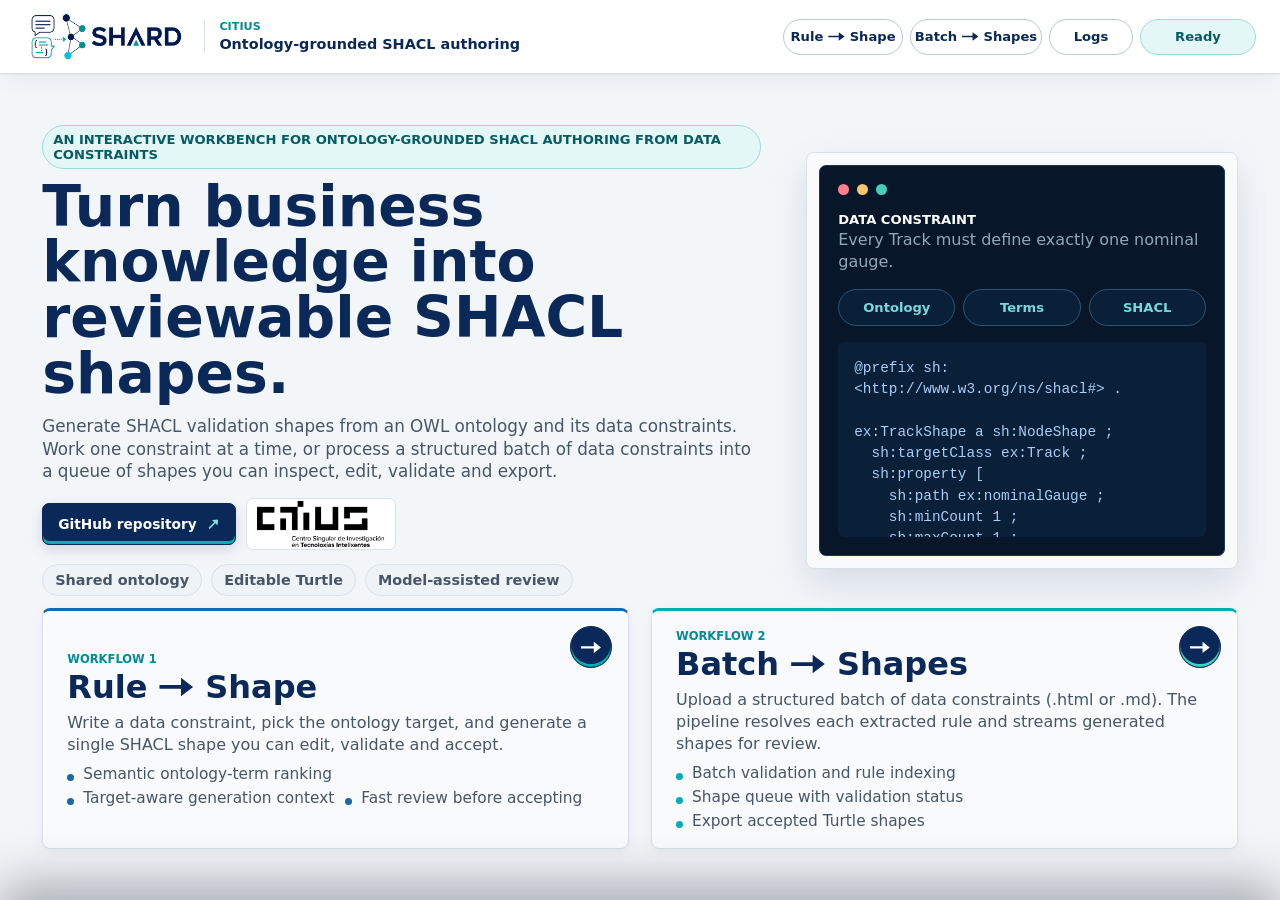
==== commit e8086628: "refactor: changed multiagent system, add some examples and some extra changes in style" ====
--- a/frontend/index.html
+++ b/frontend/index.html
@@ -25,7 +25,7 @@
       </div>
       <nav class="topnav">
         <a class="navlink flow-label" href="rule.html"><span>Rule</span><span class="flow-arrow" aria-hidden="true"></span><span>Shape</span></a>
-        <a class="navlink flow-label" href="guide.html"><span>Batch</span><span class="flow-arrow" aria-hidden="true"></span><span>Rules</span></a>
+        <a class="navlink flow-label" href="batch.html"><span>Batch</span><span class="flow-arrow" aria-hidden="true"></span><span>Shapes</span></a>
         <button class="logs-button" id="logs-toggle" type="button">
           <span>Logs</span><span class="logs-count" id="logs-count" hidden>0</span>
         </button>
@@ -37,11 +37,11 @@
       <section class="hero">
         <div class="hero-main">
           <div class="hero-copy">
-            <p class="hero-kicker">An Interactive Ontology-Grounded SHACL Authoring from Business Rules</p>
+            <p class="hero-kicker">An Interactive Workbench for Ontology-Grounded SHACL Authoring from Data Constraints</p>
             <h1 class="hero-title">Turn business knowledge into reviewable SHACL shapes.</h1>
             <p class="lead">
-              Generate SHACL validation shapes from an OWL ontology and its business rules.
-              Work one rule at a time, or process a structured batch of business rules into a queue of
+              Generate SHACL validation shapes from an OWL ontology and its data constraints.
+              Work one constraint at a time, or process a structured batch of data constraints into a queue of
               shapes you can inspect, edit, validate and export.
             </p>
             <div class="hero-actions">
@@ -63,7 +63,7 @@
           <div class="hero-preview" aria-label="SHARD workflow preview">
             <div class="preview-window">
               <div class="preview-dots" aria-hidden="true"><span></span><span></span><span></span></div>
-              <div class="preview-line strong">Business rule</div>
+              <div class="preview-line strong">Data constraint</div>
               <div class="preview-line">Every Track must define exactly one nominal gauge.</div>
               <div class="preview-flow">
                 <span>Ontology</span>
@@ -88,7 +88,7 @@
             <span class="card-arrow" aria-hidden="true"></span>
             <p class="step">Workflow 1</p>
             <h2 class="flow-label"><span>Rule</span><span class="flow-arrow" aria-hidden="true"></span><span>Shape</span></h2>
-            <p>Write a business rule, pick the ontology target, and generate a single SHACL
+            <p>Write a data constraint, pick the ontology target, and generate a single SHACL
                shape you can edit, validate and accept.</p>
             <ul class="card-list">
               <li>Semantic ontology-term ranking</li>
@@ -96,11 +96,11 @@
               <li>Fast review before accepting</li>
             </ul>
           </a>
-          <a class="card workflow-card" href="guide.html">
+          <a class="card workflow-card" href="batch.html">
             <span class="card-arrow" aria-hidden="true"></span>
             <p class="step">Workflow 2</p>
-            <h2 class="flow-label"><span>Batch</span><span class="flow-arrow" aria-hidden="true"></span><span>Rules</span></h2>
-            <p>Upload a structured batch of business rules (.html or .md). The pipeline
+            <h2 class="flow-label"><span>Batch</span><span class="flow-arrow" aria-hidden="true"></span><span>Shapes</span></h2>
+            <p>Upload a structured batch of data constraints (.html or .md). The pipeline
                resolves each extracted rule and streams generated shapes for review.</p>
             <ul class="card-list">
               <li>Batch validation and rule indexing</li>
--- a/frontend/css/workspace.css
+++ b/frontend/css/workspace.css
@@ -25,6 +25,28 @@
 .file-drop { min-height: 72px; display: grid; place-items: center; gap: 3px; padding: 14px; border-style: dashed; cursor: pointer; text-align: center; }
 .file-drop span { font-weight: 900; }
 .file-drop small, .microcopy { color: var(--muted); overflow-wrap: anywhere; }
+.file-drop-title,
+.file-import-button {
+  display: inline-flex;
+  align-items: center;
+  justify-content: center;
+  gap: 7px;
+}
+.upload-file-icon {
+  width: 17px;
+  height: 17px;
+  flex: 0 0 17px;
+  fill: none;
+  stroke: currentColor;
+  stroke-width: 2;
+  stroke-linecap: round;
+  stroke-linejoin: round;
+}
+.profile-file-drop .upload-file-icon {
+  width: 15px;
+  height: 15px;
+  flex-basis: 15px;
+}
 .microcopy { margin: 8px 0 0; line-height: 1.4; font-size: 0.84rem; }
 .namespace-label-row {
   display: flex;
@@ -34,6 +56,63 @@
   margin-top: 14px;
 }
 .namespace-label-row .field-label { margin: 0; }
+.namespace-mini-panels {
+  display: grid;
+  gap: 8px;
+  margin-top: 8px;
+}
+.namespace-mini-panel {
+  min-width: 0;
+  padding-top: 7px;
+  border-top: 1px solid var(--line);
+}
+.namespace-mini-panel:first-child { padding-top: 12px; }
+.namespace-mini-panel + .namespace-mini-panel { border-top: 0; }
+.namespace-mini-title {
+  display: flex;
+  align-items: center;
+  justify-content: space-between;
+  gap: 6px;
+  min-width: 0;
+}
+.namespace-mini-title h3 {
+  margin: 0;
+  overflow: hidden;
+  font-size: 0.72rem;
+  line-height: 1.1;
+  text-overflow: ellipsis;
+  white-space: nowrap;
+}
+.namespace-input-row {
+  display: grid;
+  grid-template-columns: minmax(0, 1fr) 74px;
+  gap: 6px;
+  margin-top: 5px;
+}
+.namespace-input-row label { min-width: 0; }
+.namespace-input-row label > span {
+  display: block;
+  margin-bottom: 3px;
+  color: var(--muted);
+  font-size: 0.61rem;
+  font-weight: 800;
+  line-height: 1;
+  text-transform: uppercase;
+}
+.namespace-input-row .input {
+  width: 100%;
+  min-width: 0;
+  height: 30px;
+  min-height: 30px;
+  padding: 0 8px;
+}
+#base-namespace {
+  appearance: none;
+  -webkit-appearance: none;
+}
+#base-namespace::-webkit-calendar-picker-indicator {
+  display: none !important;
+}
 .namespace-source {
   flex: 0 0 auto;
   padding: 3px 7px;
@@ -57,11 +136,13 @@
 .shape-namespace-row,
 .shape-prefix-row { margin-top: 10px; }
 #base-namespace,
+#ontology-prefix,
 #shape-namespace,
 #shape-prefix { font-size: 0.8rem; }
 .input:invalid { border-color: #b42318; }
 
 .inline-panel { margin-top: 22px; padding-top: 16px; border-top: 1px solid var(--line); }
+.rail .model-panel { margin-top: 12px; }
 .provider-config { margin-top: 12px; }
 .provider-switch .switch-button {
   display: flex;
@@ -166,13 +247,94 @@
 .custom-model-row .secondary-button { min-height: 42px; }
 .session-actions {
   display: grid;
-  grid-template-columns: 1fr 1fr;
+  grid-template-columns: minmax(0, 1fr) minmax(0, 1fr) auto;
   gap: 8px;
   margin-top: 12px;
 }
 .session-actions .secondary-button {
   min-height: 36px;
   padding: 0 10px;
+}
+.session-toolbar {
+  position: relative;
+  margin-bottom: 14px;
+  padding-bottom: 12px;
+  border-bottom: 1px solid var(--line);
+}
+.session-toolbar .session-actions { margin-top: 0; }
+.session-toolbar .session-note { margin-top: 6px; }
+.session-toolbar .session-actions .secondary-button {
+  padding: 0 6px !important;
+  font-size: 0.72rem !important;
+  white-space: nowrap;
+}
+.session-toolbar .file-import-button { gap: 4px; }
+.session-toolbar .file-import-button .upload-file-icon {
+  width: 14px;
+  height: 14px;
+  flex-basis: 14px;
+}
+.session-import-menu {
+  position: absolute;
+  z-index: 40;
+  top: 42px;
+  left: 0;
+  width: min(330px, 100%);
+  padding: 7px;
+  border: 1px solid var(--line-strong, var(--line));
+  border-radius: 8px;
+  background: var(--surface);
+  box-shadow: 0 14px 34px rgb(10 31 65 / 18%);
+}
+.session-import-menu[hidden] { display: none; }
+.session-import-option {
+  display: grid;
+  width: 100%;
+  min-height: 46px;
+  padding: 7px 9px;
+  border: 0;
+  border-radius: 6px;
+  background: transparent;
+  color: var(--ink);
+  text-align: left;
+  cursor: pointer;
+}
+.session-import-option:hover,
+.session-import-option:focus-visible {
+  background: var(--surface-soft);
+  outline: none;
+}
+.session-import-option:disabled { opacity: 0.55; cursor: wait; }
+.session-import-option-title { font-size: 0.76rem; font-weight: 850; line-height: 1.2; }
+.session-import-option-detail {
+  margin-top: 3px;
+  color: var(--muted);
+  font-size: 0.68rem;
+  line-height: 1.25;
+}
+.session-import-separator { height: 1px; margin: 5px 4px; background: var(--line); }
+.session-import-heading {
+  margin: 7px 9px 3px;
+  color: var(--muted);
+  font-size: 0.64rem;
+  font-weight: 850;
+  text-transform: uppercase;
+}
+.session-import-loading,
+.session-import-error {
+  margin: 0;
+  padding: 9px;
+  color: var(--muted);
+  font-size: 0.72rem;
+  line-height: 1.3;
+}
+.session-import-error { color: var(--danger, #a62b1f); }
+.ontology-clear-button {
+  width: auto;
+  height: 30px;
+  min-height: 30px;
+  padding: 0 9px;
+  font-size: 0.72rem;
 }
 .template-help {
   margin-top: 10px;
@@ -269,23 +431,38 @@
   color: var(--err);
   background: var(--err-soft);
 }
-.guide-progress {
+.batch-progress-heading {
+  display: flex;
+  align-items: center;
+  justify-content: flex-end;
+  gap: 8px;
+  min-width: 0;
+}
+.batch-progress-heading .progress-track {
+  width: clamp(92px, 11vw, 170px);
+  height: 10px;
+  flex: 1 1 130px;
+  margin-top: 0;
+}
+.batch-progress-heading .tag {
+  padding: 4px 8px;
+  font-size: 0.7rem;
+}
+.batch-progress-heading .danger-button {
   flex: 0 0 auto;
-  margin-top: 10px;
-  padding: 8px 10px;
-  border: 1px solid var(--line);
-  border-radius: 8px;
-  background: var(--surface-soft);
-}
-.generation-controls {
-  display: flex;
-  justify-content: flex-end;
-  margin-top: 10px;
-}
-.generation-controls .secondary-button {
-  min-height: 30px;
-  padding: 0 10px;
-  font-size: 0.76rem;
+  width: auto;
+  height: 28px;
+  min-height: 28px;
+  max-height: 28px;
+  padding: 0 9px;
+  font-size: 0.72rem;
+}
+.batch-progress-status {
+  flex: 0 0 auto;
+  margin-top: 6px;
+  overflow: hidden;
+  text-overflow: ellipsis;
+  white-space: nowrap;
 }
 .danger-button {
   border-color: var(--err);
@@ -310,7 +487,18 @@
 .switch-button:last-child { border-right: 0; }
 .switch-button.active { background: var(--ink); color: var(--surface); }
 
-.entity-list { display: grid; gap: 10px; margin-top: 16px; max-height: 44vh; min-width: 0; overflow-y: auto; padding-right: 4px; }
+.entity-list {
+  display: grid;
+  grid-auto-rows: max-content;
+  align-content: start;
+  gap: 10px;
+  margin-top: 16px;
+  max-height: 44vh;
+  min-width: 0;
+  overflow-y: auto;
+  padding-right: 4px;
+  scrollbar-gutter: stable;
+}
 .entity-card { width: 100%; text-align: left; border: 1px solid var(--line); background: var(--surface); border-radius: 8px; padding: 12px; color: var(--ink); overflow: hidden; }
 .entity-card.active { border-color: var(--ink); background: var(--ink); color: var(--surface); }
 .entity-card strong { display: block; margin-bottom: 4px; overflow-wrap: anywhere; }
@@ -342,6 +530,20 @@
   align-items: center;
   gap: 8px;
 }
+.shape-editor-block .section-title h2 {
+  min-width: 0;
+  overflow: hidden;
+  text-overflow: ellipsis;
+  white-space: nowrap;
+}
+.shape-editor-actions {
+  flex: 0 0 auto;
+  gap: 6px;
+}
+.shape-editor-actions button {
+  width: 58px;
+  min-width: 58px;
+}
 .resolved-role-grid {
   display: grid;
   grid-template-columns: repeat(3, minmax(0, 1fr));
@@ -352,6 +554,23 @@
 .resolved-terms-block .resolved-role-grid {
   flex: 1 1 auto;
   overflow: hidden;
+}
+body.rule-page .resolved-terms-block .resolved-role-grid { margin-top: 4px; }
+body.rule-page .resolved-terms-block .resolved-role-heading { min-height: 28px; }
+body.rule-page .resolved-terms-block .resolved-term-list {
+  flex: 0 0 64px;
+  height: 64px;
+  min-height: 64px;
+  max-height: 64px;
+  margin-top: 2px;
+}
+body.rule-page .resolved-terms-block #generate-shape {
+  flex: 0 0 28px;
+  height: 28px;
+  min-height: 28px;
+  margin-top: 6px;
+  padding: 0 10px;
+  font-size: 0.72rem;
 }
 .resolved-role-group {
   display: flex;
@@ -509,11 +728,9 @@
 .secondary-button, .text-button, .icon-button { background: var(--surface); color: var(--ink); border-color: var(--ink); }
 .icon-button { width: 38px; padding: 0; font-size: 1.1rem; }
 .full-width { width: 100%; margin-top: 14px; }
-.editor-actions { display: flex; gap: 10px; margin-top: 12px; }
-
 .code-editor { min-height: 300px; margin-top: 12px; padding: 16px; resize: vertical; background: var(--code-bg); color: var(--code-ink); font-family: "SFMono-Regular", Consolas, "Liberation Mono", monospace; font-size: 0.86rem; line-height: 1.55; }
 
-.validation-panel { margin-top: 12px; border-radius: 8px; padding: 12px; background: var(--surface-soft); color: var(--muted); line-height: 1.45; overflow-wrap: anywhere; white-space: pre-wrap; }
+.validation-panel { margin-top: 8px; border-radius: 8px; padding: 8px 10px; background: var(--surface-soft); color: var(--muted); line-height: 1.35; overflow-wrap: anywhere; white-space: pre-wrap; }
 .validation-panel.ok { background: var(--ok-soft); color: var(--ok); border: 1px solid var(--ok); }
 .validation-panel.error { background: var(--err-soft); color: var(--err); border: 1px solid var(--err); }
 .validation-panel.backend {
@@ -540,7 +757,7 @@
 .accepted-item { min-height: 42px; background: var(--surface-soft); border-radius: 8px; padding: 10px; display: flex; justify-content: space-between; gap: 12px; align-items: center; }
 .accepted-item code { overflow-wrap: anywhere; font-size: 0.82rem; }
 
-/* Guide progress + queue */
+/* Batch progress + queue */
 .progress-track { width: 100%; height: 14px; margin-top: 8px; border: 1px solid var(--ink); border-radius: 999px; background: var(--surface-soft); overflow: hidden; }
 .progress-fill { height: 100%; width: 0%; background: var(--ink); transition: width 0.25s ease; }
 
@@ -572,6 +789,53 @@
 .qbadge.invalid { background: var(--err-soft); color: var(--err); }
 .qbadge.skipped { background: #eee; color: var(--muted); }
 .qbadge.accepted { background: var(--ink); color: var(--surface); }
+
+body.batch-page .generated-shapes-block {
+  --queue-card-height: 36px;
+  --generated-queue-gap: 4px;
+  --generated-queue-height: calc((var(--queue-card-height) * 3) + (var(--generated-queue-gap) * 2));
+}
+body.batch-page .generated-shapes-heading {
+  flex: 0 0 28px;
+  min-height: 28px;
+}
+body.batch-page .generated-shapes-block .batch-progress-heading {
+  flex: 1 1 auto;
+}
+body.batch-page .generated-shapes-block .queue-list {
+  flex: 0 0 var(--generated-queue-height);
+  height: var(--generated-queue-height);
+  min-height: var(--generated-queue-height);
+  max-height: var(--generated-queue-height) !important;
+  gap: var(--generated-queue-gap);
+  margin-top: 6px;
+  padding: 0 3px 0 0;
+  scroll-padding-bottom: 0;
+}
+body.batch-page .generated-shapes-block .queue-card {
+  gap: 0 8px;
+  padding: 3px 8px;
+  border-radius: 6px;
+}
+body.batch-page .generated-shapes-block .queue-card strong {
+  font-size: 0.78rem;
+  line-height: 1.05;
+}
+body.batch-page .generated-shapes-block .queue-card .qmeta {
+  gap: 5px;
+  font-size: 0.58rem;
+  line-height: 1;
+}
+body.batch-page .generated-shapes-block .qbadge {
+  padding: 1px 6px;
+  font-size: 0.56rem;
+}
+body.batch-page .generated-shapes-block .queue-edit {
+  height: 26px;
+  min-height: 26px;
+  padding: 0 9px;
+  font-size: 0.7rem;
+}
 .section-actions {
   display: flex;
   align-items: center;
@@ -580,6 +844,11 @@
   min-width: 0;
 }
 .accept-all-button {
+  min-height: 30px;
+  padding: 0 10px;
+  font-size: 0.76rem;
+}
+.remove-all-accepted-button {
   min-height: 30px;
   padding: 0 10px;
   font-size: 0.76rem;
--- a/frontend/css/logs.css
+++ b/frontend/css/logs.css
@@ -41,7 +41,7 @@
   line-height: 1;
 }
 .topnav > .navlink[href="rule.html"] { width: 120px; }
-.topnav > .navlink[href="guide.html"] { width: 132px; }
+.topnav > .navlink[href="batch.html"] { width: 132px; }
 .topnav > .logs-button { width: 84px; font-size: 0.82rem; }
 .topnav > .status-pill {
   width: 116px;
--- a/frontend/css/layout.css
+++ b/frontend/css/layout.css
@@ -86,7 +86,7 @@
   }
 
   body.rule-page,
-  body.guide-page {
+  body.batch-page {
     --rule-context-textarea-height: clamp(70px, 5.8vh, 84px);
     --rule-business-textarea-height: clamp(210px, 17.4vh, 252px);
     --matched-generation-block-height: clamp(226px, 21vh, 256px);
@@ -94,11 +94,11 @@
   }
 
   body.rule-page .editor-column,
-  body.guide-page .editor-column {
-    grid-template-rows: minmax(170px, 0.42fr) minmax(252px, 0.68fr) minmax(0, 1.4fr) minmax(78px, auto);
-  }
-
-  body.guide-page .evidence-column {
+  body.batch-page .editor-column {
+    grid-template-rows: minmax(145px, 0.3fr) minmax(190px, 0.42fr) minmax(290px, 1fr) 220px;
+  }
+
+  body.batch-page .evidence-column {
     grid-template-rows: var(--matched-generation-block-height) var(--matched-shape-profile-block-height) auto minmax(0, 1fr);
   }
 
@@ -150,15 +150,6 @@
     font-size: 0.8rem;
   }
 
-  body.app-page .generation-controls .secondary-button {
-    width: auto;
-    height: 28px;
-    min-height: 28px;
-    max-height: 28px;
-    padding: 0 9px;
-    font-size: 0.72rem;
-  }
-
   body.app-page .session-actions {
     margin-top: 8px;
     gap: 6px;
@@ -186,7 +177,7 @@
   body.app-page .textarea.large { height: 88px; }
 
   body.rule-page .generation-context-block .textarea,
-  body.guide-page .generation-context-block .textarea,
+  body.batch-page .generation-context-block .textarea,
   body.rule-page .business-rule-block .textarea,
   body.rule-page .selected-target-block .textarea {
     flex: 1 1 auto;
@@ -194,7 +185,7 @@
   }
 
   body.rule-page .generation-context-block .textarea,
-  body.guide-page .generation-context-block .textarea {
+  body.batch-page .generation-context-block .textarea {
     flex: 0 0 var(--rule-context-textarea-height);
     height: var(--rule-context-textarea-height);
     min-height: var(--rule-context-textarea-height);
@@ -209,40 +200,40 @@
   }
 
   body.rule-page .generation-context-block,
-  body.guide-page .generation-context-block {
+  body.batch-page .generation-context-block {
     height: var(--matched-generation-block-height);
     min-height: var(--matched-generation-block-height);
     max-height: var(--matched-generation-block-height);
   }
 
   body.rule-page .shape-profile-block,
-  body.guide-page .shape-profile-block {
+  body.batch-page .shape-profile-block {
     height: var(--matched-shape-profile-block-height);
     min-height: var(--matched-shape-profile-block-height);
     max-height: var(--matched-shape-profile-block-height);
   }
 
-  body.guide-page .current-business-rule-block .textarea {
+  body.batch-page .current-business-rule-block .textarea {
     flex: 1 1 auto;
     height: auto;
     min-height: 0;
     resize: none;
   }
 
-  body.guide-page .generated-shapes-block .queue-list {
+  body.batch-page .generated-shapes-block .queue-list {
     flex: 1 1 auto;
     min-height: 0;
     max-height: calc((var(--queue-card-height) * 5) + (8px * 4) + 8px);
   }
 
   body.rule-page .shape-profile-block .microcopy,
-  body.guide-page .shape-profile-block .microcopy {
+  body.batch-page .shape-profile-block .microcopy {
     flex: 0 0 auto;
     margin: 4px 0 0;
   }
 
   body.rule-page .shape-profile-block .profile-file-drop,
-  body.guide-page .shape-profile-block .profile-file-drop {
+  body.batch-page .shape-profile-block .profile-file-drop {
     flex: 0 0 42px;
     min-height: 42px;
     margin-top: 7px;
@@ -254,27 +245,27 @@
 
   body.rule-page .shape-profile-block .profile-file-drop span,
   body.rule-page .shape-profile-block .profile-file-drop small,
-  body.guide-page .shape-profile-block .profile-file-drop span,
-  body.guide-page .shape-profile-block .profile-file-drop small {
+  body.batch-page .shape-profile-block .profile-file-drop span,
+  body.batch-page .shape-profile-block .profile-file-drop small {
     white-space: nowrap;
   }
 
   body.rule-page .shape-profile-block .profile-file-drop span,
-  body.guide-page .shape-profile-block .profile-file-drop span {
+  body.batch-page .shape-profile-block .profile-file-drop span {
     color: var(--muted);
     font-size: 0.82rem;
     font-weight: 750;
   }
 
   body.rule-page .shape-profile-block .profile-file-drop small,
-  body.guide-page .shape-profile-block .profile-file-drop small {
+  body.batch-page .shape-profile-block .profile-file-drop small {
     color: var(--muted);
     font-size: 0.72rem;
     font-weight: 600;
   }
 
   body.rule-page .profile-file-list,
-  body.guide-page .profile-file-list {
+  body.batch-page .profile-file-list {
     display: grid;
     flex: 1 1 auto;
     gap: 6px;
@@ -284,12 +275,12 @@
   }
 
   body.rule-page .profile-file-list .microcopy,
-  body.guide-page .profile-file-list .microcopy {
+  body.batch-page .profile-file-list .microcopy {
     margin: 0;
   }
 
   body.rule-page .profile-file-item,
-  body.guide-page .profile-file-item {
+  body.batch-page .profile-file-item {
     display: grid;
     grid-template-columns: minmax(0, 1fr) auto auto;
     align-items: center;
@@ -305,20 +296,20 @@
   }
 
   body.rule-page .profile-file-item code,
-  body.guide-page .profile-file-item code {
+  body.batch-page .profile-file-item code {
     overflow: hidden;
     text-overflow: ellipsis;
     white-space: nowrap;
   }
 
   body.rule-page .profile-file-item span,
-  body.guide-page .profile-file-item span {
+  body.batch-page .profile-file-item span {
     color: var(--muted);
     flex: 0 0 auto;
   }
 
   body.rule-page .profile-file-remove,
-  body.guide-page .profile-file-remove {
+  body.batch-page .profile-file-remove {
     display: grid;
     place-items: center;
     width: 22px;
@@ -336,7 +327,7 @@
   }
 
   body.rule-page .profile-file-remove:hover,
-  body.guide-page .profile-file-remove:hover {
+  body.batch-page .profile-file-remove:hover {
     border-color: var(--err);
     color: var(--err);
     background: var(--err-soft);
@@ -404,6 +395,51 @@
     gap: 6px;
   }
 
+  body.rule-page .ontology-search-block .section-title {
+    min-height: 28px;
+  }
+
+  body.rule-page .ontology-search-block .entity-filter-switch {
+    flex-basis: min(286px, 42%);
+    min-width: 238px;
+    min-height: 28px;
+    height: 28px;
+  }
+
+  body.rule-page .ontology-search-block .entity-filter-switch .switch-button {
+    display: grid;
+    place-items: center;
+    min-height: 28px;
+    height: 28px;
+    padding: 0 8px;
+    font-size: 0.72rem;
+    line-height: 1;
+  }
+
+  body.rule-page .ontology-search-block .ontology-search-row {
+    margin-top: 5px;
+    gap: 4px;
+  }
+
+  body.rule-page .ontology-search-block .ontology-search-row .input,
+  body.rule-page .ontology-search-block .ontology-search-row button {
+    height: 28px;
+    min-height: 28px;
+    max-height: 28px;
+    padding: 0 8px;
+    font-size: 0.72rem;
+  }
+
+  body.rule-page .ontology-search-block #ontology-search-status {
+    margin-top: 3px;
+    font-size: 0.68rem;
+    line-height: 1.15;
+  }
+
+  body.rule-page .ontology-search-block .entity-list {
+    margin-top: 5px;
+  }
+
   body.app-page .entity-list,
   body.app-page .accepted-list {
     flex: 1 1 auto;
@@ -480,17 +516,13 @@
     font-size: 0.64rem;
   }
 
-  body.app-page .editor-actions {
-    margin-top: 8px;
-  }
-
   body.app-page .validation-panel {
-    margin-top: 8px;
-    padding: 9px;
+    margin-top: 6px;
+    padding: 6px 9px;
     max-height: 76px;
     overflow: auto;
     font-size: 0.8rem;
-    line-height: 1.32;
+    line-height: 1.25;
   }
 
   body.app-page .accepted-item {
@@ -501,11 +533,12 @@
   }
 
   body.app-page .accepted-list {
-    flex: 1 1 auto;
+    flex: 0 0 92px;
+    height: 92px;
     grid-auto-rows: 28px;
     align-content: start;
     gap: 4px;
-    max-height: none !important;
+    max-height: 92px !important;
     overflow-y: auto;
     padding-right: 4px;
     scrollbar-gutter: stable;
@@ -580,20 +613,20 @@
   }
 
   body.rule-page .editor-column,
-  body.guide-page .editor-column {
-    grid-template-rows: minmax(135px, 0.34fr) minmax(242px, 0.68fr) minmax(0, 1.48fr) minmax(68px, auto);
+  body.batch-page .editor-column {
+    grid-template-rows: 132px 190px minmax(290px, 1fr) 220px;
   }
 
   body.rule-page .evidence-column {
     grid-template-rows: var(--matched-generation-block-height) var(--matched-shape-profile-block-height) auto auto;
   }
 
-  body.guide-page .evidence-column {
+  body.batch-page .evidence-column {
     grid-template-rows: var(--matched-generation-block-height) var(--matched-shape-profile-block-height) auto minmax(0, 1fr);
   }
 
   body.rule-page,
-  body.guide-page {
+  body.batch-page {
     --rule-context-textarea-height: 66px;
     --rule-business-textarea-height: 198px;
     --matched-generation-block-height: 206px;
@@ -601,8 +634,8 @@
   }
 
   body.rule-page .entity-filter-switch {
-    flex-basis: min(300px, 46%);
-    min-width: 250px;
+    flex-basis: min(286px, 44%);
+    min-width: 238px;
   }
 
   body.rule-page .ontology-search-block .entity-list {
@@ -822,6 +855,7 @@
     --rail-note-height: 58px;
     --rail-custom-padding: 8px;
     --rail-ontology-gap: 4px;
+    --rail-namespace-gap: 9px;
     --rail-ontology-note-height: 22px;
     --rail-section-gap: clamp(24px, 2.8vh, 40px);
     overflow-x: hidden;
@@ -883,7 +917,9 @@
   }
 
   body.app-page .rail #base-namespace,
-  body.app-page .rail #shape-namespace {
+  body.app-page .rail #ontology-prefix,
+  body.app-page .rail #shape-namespace,
+  body.app-page .rail #shape-prefix {
     padding-right: 7px !important;
     padding-left: 7px !important;
     font-size: 0.78rem !important;
@@ -963,6 +999,49 @@
     font-size: 0.6rem;
   }
 
+  body.app-page .rail .namespace-mini-panels {
+    flex: 0 0 auto;
+    width: var(--rail-control-width);
+    gap: var(--rail-namespace-gap);
+    margin-top: var(--rail-namespace-gap);
+  }
+
+  body.app-page .rail .namespace-mini-panel {
+    padding-top: 6px;
+  }
+
+  body.app-page .rail .namespace-mini-panel:first-child {
+    padding-top: 12px;
+  }
+
+  body.app-page .rail .namespace-mini-title {
+    height: var(--rail-label-height);
+  }
+
+  body.app-page .rail .namespace-mini-title h3 {
+    font-size: var(--rail-label-size);
+    line-height: var(--rail-label-height);
+  }
+
+  body.app-page .rail .namespace-input-row {
+    grid-template-columns: minmax(0, 1fr) 66px;
+    gap: var(--rail-control-gap);
+    margin-top: 3px;
+  }
+
+  body.app-page .rail .namespace-input-row label > span {
+    height: 9px;
+    margin-bottom: 2px;
+    font-size: 0.55rem;
+    line-height: 9px;
+  }
+
+  body.app-page .rail .namespace-input-row .input {
+    height: 30px !important;
+    min-height: 30px !important;
+    max-height: 30px !important;
+  }
+
   body.app-page .rail .microcopy {
     flex: 0 0 var(--rail-note-height);
     width: var(--rail-control-width) !important;
@@ -991,11 +1070,29 @@
 
   body.app-page .rail .session-actions {
     display: grid !important;
-    grid-template-columns: repeat(2, minmax(0, 1fr)) !important;
+    grid-template-columns: minmax(0, 1fr) minmax(0, 1fr) auto !important;
     gap: var(--rail-control-gap) !important;
     width: var(--rail-control-width) !important;
     height: var(--rail-control-height) !important;
     margin: var(--rail-control-gap) 0 0 !important;
+  }
+
+  body.app-page .rail .session-toolbar {
+    flex: 0 0 auto;
+    width: var(--rail-control-width);
+    margin: 0 0 12px;
+    padding: 0 0 10px;
+  }
+
+  body.app-page .rail .session-toolbar .session-actions {
+    margin-top: 0 !important;
+  }
+
+  body.app-page .rail .session-toolbar .session-note {
+    height: auto !important;
+    min-height: 0 !important;
+    max-height: none !important;
+    margin-top: 5px !important;
   }
 
   body.app-page .rail > .session-actions {
@@ -1162,6 +1259,7 @@
     --rail-note-height: 52px;
     --rail-custom-padding: 7px;
     --rail-ontology-gap: 3px;
+    --rail-namespace-gap: 9px;
     --rail-ontology-note-height: 18px;
     --rail-section-gap: 22px;
   }
--- a/frontend/css/support-panels.css
+++ b/frontend/css/support-panels.css
@@ -79,7 +79,7 @@
 
 .astrea-baseline-status {
   min-width: 0;
-  margin: 6px 0 0;
+  margin: 10px 0 0;
   font-size: 0.68rem;
   line-height: 1.25;
 }
@@ -96,17 +96,17 @@
 
 @media (min-width: 1061px) {
   body.rule-page,
-  body.guide-page {
+  body.batch-page {
     --matched-shape-profile-block-height: clamp(184px, 16.5vh, 204px);
   }
 
   body.rule-page .shape-profile-block,
-  body.guide-page .shape-profile-block {
+  body.batch-page .shape-profile-block {
     padding: 10px;
   }
 
   body.rule-page .shape-support-pane .profile-file-drop,
-  body.guide-page .shape-support-pane .profile-file-drop {
+  body.batch-page .shape-support-pane .profile-file-drop {
     flex-basis: 38px;
     min-height: 38px;
     padding: 5px 8px;
@@ -117,31 +117,32 @@
   }
 
   body.rule-page .shape-support-pane .profile-file-drop,
-  body.guide-page .shape-support-pane .profile-file-drop,
+  body.batch-page .shape-support-pane .profile-file-drop,
   body.rule-page .shape-support-pane .profile-file-drop span,
   body.rule-page .shape-support-pane .profile-file-drop small,
-  body.guide-page .shape-support-pane .profile-file-drop span,
-  body.guide-page .shape-support-pane .profile-file-drop small {
+  body.batch-page .shape-support-pane .profile-file-drop span,
+  body.batch-page .shape-support-pane .profile-file-drop small {
     min-width: 0;
   }
 
   body.rule-page .shape-support-pane .profile-file-drop small,
-  body.guide-page .shape-support-pane .profile-file-drop small {
-    overflow: hidden;
-    font-size: 0.62rem;
+  body.batch-page .shape-support-pane .profile-file-drop small {
+    overflow: visible;
+    font-size: 0.6rem;
     line-height: 1.1;
-    text-overflow: ellipsis;
+    text-overflow: clip;
+    white-space: nowrap;
   }
 
   body.rule-page .shape-support-pane .profile-file-list,
-  body.guide-page .shape-support-pane .profile-file-list {
+  body.batch-page .shape-support-pane .profile-file-list {
     margin-top: 5px;
   }
 }
 
 @media (min-width: 1061px) and (max-height: 880px) {
   body.rule-page,
-  body.guide-page {
+  body.batch-page {
     --matched-shape-profile-block-height: 178px;
   }
 
@@ -211,7 +212,7 @@
   }
 
   body.rule-page .rail .session-actions {
-    gap: 10px !important;
+    gap: 6px !important;
   }
 
   body.rule-page .rail .custom-model-row {
@@ -219,8 +220,7 @@
   }
 
   body.rule-page .focus-layout,
-  body.rule-page .evidence-column,
-  body.rule-page .editor-column {
+  body.rule-page .evidence-column {
     gap: 9px;
   }
 
@@ -243,8 +243,9 @@
       minmax(0, 1fr);
   }
 
-  body.rule-page .editor-column {
-    grid-template-rows: 132px 218px minmax(0, 1fr) 198px;
+  body.rule-page .editor-column,
+  body.batch-page .editor-column {
+    grid-template-rows: 110px 160px minmax(230px, 1fr) 195px;
   }
 
   body.rule-page .ontology-search-block .entity-list {
@@ -273,8 +274,7 @@
 }
 
 @media (min-width: 1061px) and (max-height: 760px) {
-  body.rule-page .evidence-column,
-  body.rule-page .editor-column {
+  body.rule-page .evidence-column {
     align-content: start;
     overflow-x: hidden;
     overflow-y: auto;
@@ -290,66 +290,62 @@
       260px;
   }
 
-  body.rule-page .editor-column {
-    grid-template-rows: 132px 218px 230px 198px;
-  }
-}
-
-/* Guide workspace on laptop-height desktop viewports. */
+}
+
+/* Batch workspace on laptop-height desktop viewports. */
 @media (min-width: 1061px) and (max-height: 950px) {
-  body.guide-page .topbar {
+  body.batch-page .topbar {
     height: 74px;
     padding: 8px 24px;
   }
 
-  body.guide-page .brand-logo-link {
+  body.batch-page .brand-logo-link {
     --brand-logo-width: clamp(166px, 13vw, 190px);
   }
 
-  body.guide-page .workspace {
+  body.batch-page .workspace {
     height: calc(100dvh - 74px);
   }
 
-  body.guide-page .rail,
-  body.guide-page .canvas {
+  body.batch-page .rail,
+  body.batch-page .canvas {
     padding: 10px 12px;
   }
 
-  body.guide-page .rail {
+  body.batch-page .rail {
     --rail-control-gap: 8px;
     --rail-label-top: 9px;
     --rail-label-bottom: 5px;
     --rail-section-gap: 26px;
   }
 
-  body.guide-page .rail .session-actions {
-    gap: 10px !important;
-  }
-
-  body.guide-page .rail .custom-model-row {
+  body.batch-page .rail .session-actions {
+    gap: 6px !important;
+  }
+
+  body.batch-page .rail .custom-model-row {
     gap: 9px !important;
   }
 
-  body.guide-page .focus-layout {
+  body.batch-page .focus-layout {
     gap: 9px;
   }
 
-  body.guide-page .evidence-column,
-  body.guide-page .editor-column {
+  body.batch-page .evidence-column {
     gap: 8px;
   }
 
-  body.guide-page .section-block {
+  body.batch-page .section-block {
     padding: 9px;
   }
 
-  body.guide-page {
+  body.batch-page {
     --rule-context-textarea-height: 56px;
     --matched-generation-block-height: 222px;
     --matched-shape-profile-block-height: 128px;
   }
 
-  body.guide-page .evidence-column {
+  body.batch-page .evidence-column {
     grid-template-rows:
       var(--matched-generation-block-height)
       var(--matched-shape-profile-block-height)
@@ -357,11 +353,11 @@
       minmax(0, 1fr);
   }
 
-  body.guide-page .editor-column {
-    grid-template-rows: 132px 180px minmax(0, 1fr) 108px;
-  }
-
-  body.guide-page .guide-template-block .file-drop {
+  body.batch-page .editor-column {
+    grid-template-rows: 110px 160px minmax(230px, 1fr) 195px;
+  }
+
+  body.batch-page .batch-template-block .file-drop {
     flex: 0 0 48px;
     min-height: 48px;
     gap: 2px;
@@ -369,17 +365,17 @@
     text-align: center;
   }
 
-  body.guide-page .guide-template-block .file-drop small {
+  body.batch-page .batch-template-block .file-drop small {
     line-height: 1.15;
     text-align: center;
   }
 
-  body.guide-page .guide-template-block #guide-summary {
+  body.batch-page .batch-template-block #batch-summary {
     flex: 0 0 auto;
     margin-top: 5px;
   }
 
-  body.guide-page .guide-template-block .template-help {
+  body.batch-page .batch-template-block .template-help {
     display: grid;
     flex: 1 1 auto;
     grid-template-columns: minmax(0, 1fr) auto;
@@ -391,72 +387,43 @@
     overflow: hidden;
   }
 
-  body.guide-page .guide-template-block .template-help p {
+  body.batch-page .batch-template-block .template-help p {
     font-size: 0.75rem;
     line-height: 1.28;
   }
 
-  body.guide-page .guide-template-block .template-links {
+  body.batch-page .batch-template-block .template-links {
     flex-wrap: nowrap;
     gap: 6px;
     margin-top: 0;
   }
 
-  body.guide-page .guide-template-block .template-links a {
+  body.batch-page .batch-template-block .template-links a {
     padding: 4px 8px;
   }
 
-  body.guide-page .guide-template-block .full-width {
+  body.batch-page .batch-template-block .full-width {
     flex: 0 0 30px;
     margin-top: 7px;
   }
 
-  body.guide-page .generated-shapes-block .guide-progress {
-    display: grid;
-    grid-template-columns: minmax(80px, 1fr) minmax(0, 0.8fr);
-    align-items: center;
-    gap: 4px 8px;
-    margin-top: 7px;
-    padding: 6px 8px;
-  }
-
-  body.guide-page .generated-shapes-block .compact-title {
-    grid-column: 1 / -1;
-    margin-bottom: 0;
-  }
-
-  body.guide-page .generated-shapes-block > .section-title .tag,
-  body.guide-page .generated-shapes-block .compact-title .tag {
+  body.batch-page .generated-shapes-block > .section-title .tag {
     padding: 3px 8px;
     font-size: 0.7rem;
   }
 
-  body.guide-page .generated-shapes-block .progress-track {
-    grid-column: 1;
-    height: 10px;
-    margin-top: 0;
-  }
-
-  body.guide-page .generated-shapes-block .guide-progress .microcopy {
-    grid-column: 2;
-    margin: 0;
-    overflow: hidden;
-    text-overflow: ellipsis;
-    white-space: nowrap;
-  }
-
-  body.guide-page .generated-shapes-block .generation-controls {
-    margin-top: 3px;
-  }
-
-  body.guide-page .generated-shapes-block .queue-list {
+  body.batch-page .generated-shapes-block .batch-progress-heading {
+    flex: 1 1 auto;
+    max-width: min(78%, 440px);
+  }
+
+  body.batch-page .generated-shapes-block .queue-list {
     margin-top: 6px;
   }
 }
 
 @media (min-width: 1061px) and (max-height: 760px) {
-  body.guide-page .evidence-column,
-  body.guide-page .editor-column {
+  body.batch-page .evidence-column {
     align-content: start;
     overflow-x: hidden;
     overflow-y: auto;
@@ -464,7 +431,7 @@
     scrollbar-gutter: stable;
   }
 
-  body.guide-page .evidence-column {
+  body.batch-page .evidence-column {
     grid-template-rows:
       var(--matched-generation-block-height)
       var(--matched-shape-profile-block-height)
@@ -472,25 +439,22 @@
       280px;
   }
 
-  body.guide-page .editor-column {
-    grid-template-rows: 132px 180px 300px 108px;
-  }
 }
 
 @media (min-width: 1061px) and (max-width: 1450px) and (max-height: 950px) {
-  body.guide-page .guide-template-block .template-links span {
+  body.batch-page .batch-template-block .template-links span {
     display: none;
   }
 }
 
 @media (min-width: 1061px) and (max-height: 1100px) {
   body.rule-page .rail > .namespace-label-row,
-  body.guide-page .rail > .namespace-label-row {
+  body.batch-page .rail > .namespace-label-row {
     margin-top: 12px !important;
   }
 
   body.rule-page .rail .model-panel,
-  body.guide-page .rail .model-panel {
+  body.batch-page .rail .model-panel {
     margin-top: 12px !important;
   }
 }
@@ -498,7 +462,7 @@
 /* Keep the split support panel usable after the laptop-specific overrides. */
 @media (min-width: 1061px) and (max-height: 950px) {
   body.rule-page,
-  body.guide-page {
+  body.batch-page {
     --matched-shape-profile-block-height: 164px;
   }
 }
@@ -506,8 +470,8 @@
 @media (min-width: 1061px) and (max-height: 880px) {
   body.rule-page .evidence-column,
   body.rule-page .editor-column,
-  body.guide-page .evidence-column,
-  body.guide-page .editor-column {
+  body.batch-page .evidence-column,
+  body.batch-page .editor-column {
     align-content: start;
     overflow-x: hidden;
     overflow-y: auto;
@@ -519,15 +483,180 @@
     grid-template-rows: 206px 164px 150px 260px;
   }
 
-  body.guide-page .evidence-column {
+  body.batch-page .evidence-column {
     grid-template-rows: 222px 164px 202px 280px;
   }
 
+  body.rule-page .editor-column,
+  body.batch-page .editor-column {
+    grid-template-rows: 90px 145px minmax(230px, 1fr) 190px;
+  }
+}
+
+/* Keep the shared review stack visible on laptop-height screens. */
+@media (min-width: 1061px) and (max-height: 880px) {
+  body.rule-page .topbar,
+  body.batch-page .topbar {
+    height: 70px;
+  }
+
+  body.rule-page .workspace,
+  body.batch-page .workspace {
+    height: calc(100dvh - 70px);
+  }
+
+  body.rule-page .canvas,
+  body.batch-page .canvas {
+    padding-top: 6px;
+    padding-bottom: 6px;
+  }
+
+  body.rule-page .editor-column,
+  body.batch-page .editor-column {
+    grid-template-rows: 90px 145px minmax(230px, 1fr) 190px;
+    overflow: hidden;
+    padding-right: 0;
+  }
+}
+
+@media (min-width: 1061px) and (max-height: 720px) {
+  body.rule-page .topbar,
+  body.batch-page .topbar {
+    height: 64px;
+    padding-top: 4px;
+    padding-bottom: 4px;
+  }
+
+  body.rule-page .brand-logo-link,
+  body.batch-page .brand-logo-link {
+    --brand-logo-width: 150px;
+  }
+
+  body.rule-page .workspace,
+  body.batch-page .workspace {
+    height: calc(100dvh - 64px);
+  }
+
+  body.rule-page .canvas,
+  body.batch-page .canvas {
+    padding-top: 4px;
+    padding-bottom: 4px;
+  }
+
+  body.rule-page .editor-column,
+  body.batch-page .editor-column {
+    grid-template-rows: 78px 115px minmax(205px, 1fr) 174px;
+    gap: 6px;
+    overflow: hidden;
+    padding-right: 0;
+  }
+
+  body.rule-page .accepted-shapes-block,
+  body.batch-page .accepted-shapes-block {
+    padding: 7px;
+  }
+
+  body.app-page .accepted-shapes-block #export-shapes {
+    height: 26px;
+    min-height: 26px;
+    flex-basis: 26px;
+    margin-top: 5px;
+  }
+}
+
+@media (min-width: 1061px) {
+  body.rule-page .rail .model-panel,
+  body.batch-page .rail .model-panel {
+    margin-top: 12px !important;
+  }
+
+  body.rule-page .shape-profile-block .astrea-baseline-status,
+  body.batch-page .shape-profile-block .astrea-baseline-status {
+    margin-top: 10px;
+  }
+
+  body.app-page .editor-column > .section-block > .section-title button,
+  body.app-page .editor-column .section-title-actions button,
+  body.app-page .editor-column .section-actions button {
+    height: 28px;
+    min-height: 28px;
+    padding: 0 9px;
+    font-size: 0.72rem;
+  }
+
+  body.app-page .accepted-shapes-block .accepted-list {
+    flex: 0 0 92px;
+    height: 92px;
+    min-height: 92px;
+    max-height: 92px !important;
+  }
+
+  body.app-page .accepted-shapes-block #export-shapes {
+    flex: 0 0 30px;
+    height: 30px;
+    min-height: 30px;
+    margin-top: 7px;
+    padding: 0 10px;
+    font-size: 0.74rem;
+  }
+}
+
+@media (min-width: 1061px) and (max-height: 720px) {
+  body.app-page .accepted-shapes-block #export-shapes {
+    height: 26px;
+    min-height: 26px;
+    flex-basis: 26px;
+    margin-top: 5px;
+  }
+}
+
+/* Prefix editing grows without reducing the review and accepted-shape tracks. */
+@media (min-width: 1061px) {
+  body.rule-page .editor-column,
+  body.batch-page .editor-column {
+    align-content: start;
+    overflow-x: hidden;
+    overflow-y: auto;
+    scrollbar-gutter: stable;
+  }
+}
+
+@media (min-width: 1061px) and (min-height: 951px) {
   body.rule-page .editor-column {
-    grid-template-rows: 132px 218px 230px 198px;
-  }
-
-  body.guide-page .editor-column {
-    grid-template-rows: 132px 180px 300px 108px;
-  }
-}
+    grid-template-rows: minmax(180px, 0.3fr) 190px minmax(290px, 1fr) 220px;
+  }
+
+  body.batch-page .editor-column {
+    grid-template-rows: minmax(180px, 0.3fr) 190px minmax(290px, 1fr) 220px;
+  }
+}
+
+@media (min-width: 1061px) and (max-height: 950px) {
+  body.rule-page .editor-column {
+    grid-template-rows: 145px 184px minmax(230px, 1fr) 195px;
+  }
+
+  body.batch-page .editor-column {
+    grid-template-rows: 145px 160px minmax(230px, 1fr) 195px;
+  }
+}
+
+@media (min-width: 1061px) and (max-height: 880px) {
+  body.rule-page .editor-column {
+    grid-template-rows: 120px 184px 230px 190px;
+  }
+
+  body.batch-page .editor-column {
+    grid-template-rows: 120px 145px 230px 190px;
+  }
+}
+
+@media (min-width: 1061px) and (max-height: 720px) {
+  body.rule-page .editor-column {
+    grid-template-rows: 104px 184px 205px 174px;
+  }
+
+  body.batch-page .editor-column {
+    grid-template-rows: 104px 115px 205px 174px;
+  }
+}
--- a/frontend/css/theme.css
+++ b/frontend/css/theme.css
@@ -745,14 +745,14 @@
   .landing p.lead { font-size: 0.98rem; }
   .hero-actions { margin-top: 10px; }
   .github-repository-link { min-height: 38px; height: 38px; }
-  body.guide-page .evidence-column {
+  body.batch-page .evidence-column {
     grid-template-rows:
       var(--matched-generation-block-height)
       var(--matched-shape-profile-block-height)
       210px
       minmax(0, 1fr);
   }
-  body.guide-page .guide-template-block .template-help p {
+  body.batch-page .batch-template-block .template-help p {
     font-size: 0.7rem;
     line-height: 1.2;
   }
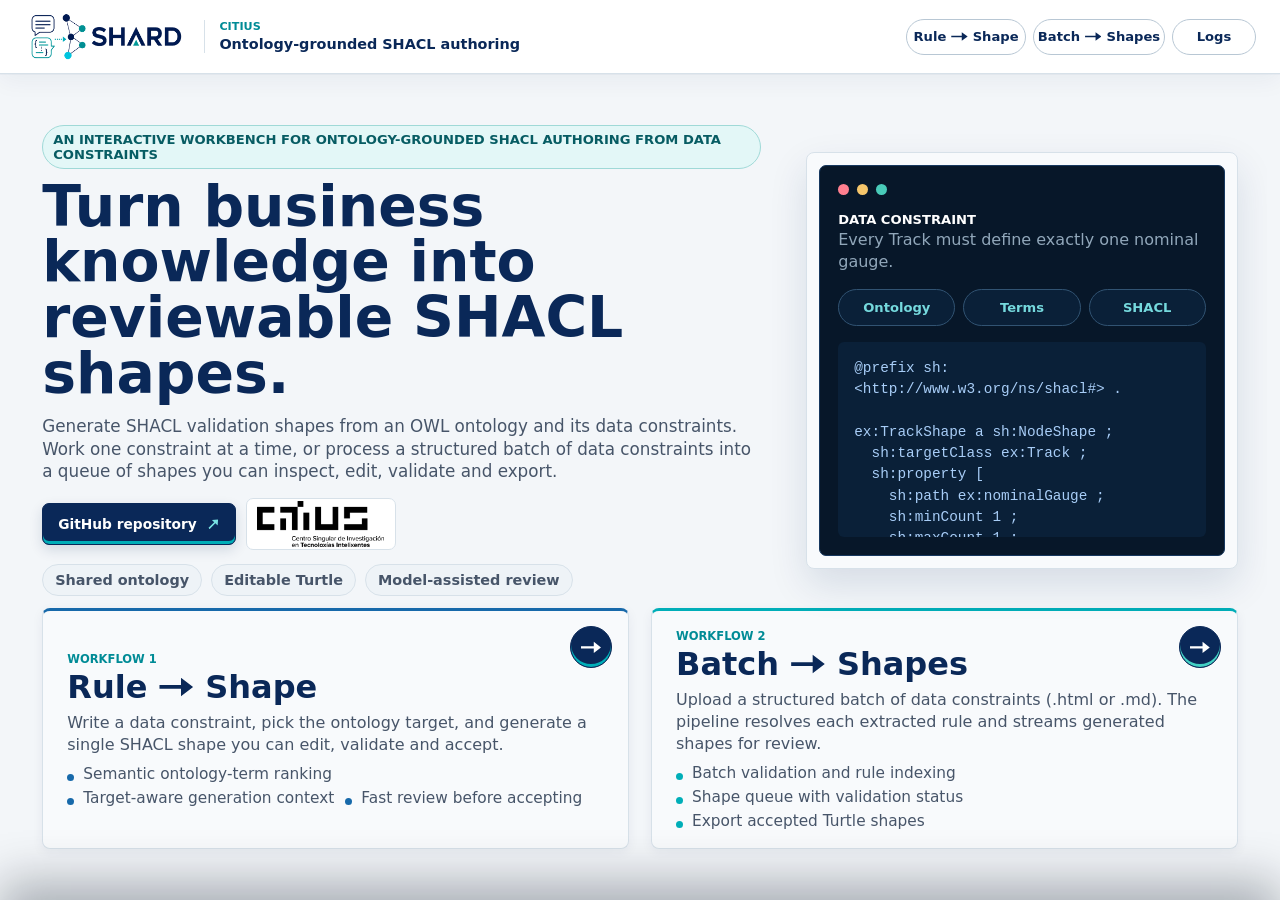
==== commit 4ec1412b: "refactor: refactored and cleaned repo" ====
--- a/frontend/index.html
+++ b/frontend/index.html
@@ -29,7 +29,6 @@
         <button class="logs-button" id="logs-toggle" type="button">
           <span>Logs</span><span class="logs-count" id="logs-count" hidden>0</span>
         </button>
-        <span class="status-pill" id="status-pill">Ready</span>
       </nav>
     </header>
 
@@ -45,7 +44,7 @@
               shapes you can inspect, edit, validate and export.
             </p>
             <div class="hero-actions">
-              <a class="github-repository-link" href="https://github.com/citiususc/br2shacl-ui" target="_blank" rel="noopener noreferrer">
+              <a class="github-repository-link" href="https://github.com/citiususc/shard" target="_blank" rel="noopener noreferrer">
                 <span>GitHub repository</span>
                 <span class="external-link-arrow" aria-hidden="true"></span>
               </a>
--- a/frontend/css/base.css
+++ b/frontend/css/base.css
@@ -82,10 +82,6 @@
 .navlink:hover { transform: translateY(-1px); box-shadow: 0 7px 18px rgba(5, 5, 5, 0.09); }
 .navlink.active { background: var(--ink); color: var(--surface); }
 
-.status-pill {
-  white-space: nowrap; border: 1px solid var(--line); background: var(--surface);
-  padding: 7px 12px; border-radius: 999px; font-size: 0.82rem; font-weight: 700;
-}
 .tag {
   white-space: nowrap; border: 1px solid var(--line); background: var(--surface);
   padding: 6px 10px; border-radius: 999px; font-size: 0.78rem; font-weight: 700;
--- a/frontend/css/workspace.css
+++ b/frontend/css/workspace.css
@@ -98,6 +98,10 @@
   font-weight: 800;
   line-height: 1;
   text-transform: uppercase;
+}
+.namespace-input-row label:last-child > span {
+  text-align: right;
+  transform: translateY(1px);
 }
 .namespace-input-row .input {
   width: 100%;
@@ -543,6 +547,18 @@
 .shape-editor-actions button {
   width: 58px;
   min-width: 58px;
+}
+.shape-editor-actions #copy-shape {
+  display: inline-flex;
+  align-items: center;
+  justify-content: center;
+  text-align: center;
+  line-height: 1;
+  transition: border-color 150ms ease, color 150ms ease;
+}
+.shape-editor-actions #copy-shape.copy-feedback-active {
+  border-color: var(--accent);
+  color: var(--accent-strong);
 }
 .resolved-role-grid {
   display: grid;
@@ -791,7 +807,7 @@
 .qbadge.accepted { background: var(--ink); color: var(--surface); }
 
 body.batch-page .generated-shapes-block {
-  --queue-card-height: 36px;
+  --queue-card-height: 30px;
   --generated-queue-gap: 4px;
   --generated-queue-height: calc((var(--queue-card-height) * 3) + (var(--generated-queue-gap) * 2));
 }
@@ -803,6 +819,7 @@
   flex: 1 1 auto;
 }
 body.batch-page .generated-shapes-block .queue-list {
+  --queue-card-height: 30px;
   flex: 0 0 var(--generated-queue-height);
   height: var(--generated-queue-height);
   min-height: var(--generated-queue-height);
@@ -813,28 +830,26 @@
   scroll-padding-bottom: 0;
 }
 body.batch-page .generated-shapes-block .queue-card {
+  grid-template-columns: minmax(0, 1fr) auto auto;
   gap: 0 8px;
-  padding: 3px 8px;
+  padding: 2px 6px;
   border-radius: 6px;
 }
 body.batch-page .generated-shapes-block .queue-card strong {
   font-size: 0.78rem;
   line-height: 1.05;
 }
-body.batch-page .generated-shapes-block .queue-card .qmeta {
-  gap: 5px;
-  font-size: 0.58rem;
-  line-height: 1;
-}
 body.batch-page .generated-shapes-block .qbadge {
   padding: 1px 6px;
   font-size: 0.56rem;
 }
 body.batch-page .generated-shapes-block .queue-edit {
-  height: 26px;
-  min-height: 26px;
-  padding: 0 9px;
-  font-size: 0.7rem;
+  grid-row: auto;
+  grid-column: auto;
+  height: 24px;
+  min-height: 24px;
+  padding: 0 8px;
+  font-size: 0.66rem;
 }
 .section-actions {
   display: flex;
--- a/frontend/css/logs.css
+++ b/frontend/css/logs.css
@@ -29,8 +29,7 @@
 .logs-button.active .logs-count { background: #ff7b72; color: #0d1117; }
 
 .topnav > .navlink,
-.topnav > .logs-button,
-.topnav > .status-pill {
+.topnav > .logs-button {
   display: inline-flex;
   align-items: center;
   justify-content: center;
@@ -43,12 +42,6 @@
 .topnav > .navlink[href="rule.html"] { width: 120px; }
 .topnav > .navlink[href="batch.html"] { width: 132px; }
 .topnav > .logs-button { width: 84px; font-size: 0.82rem; }
-.topnav > .status-pill {
-  width: 116px;
-  overflow: hidden;
-  text-overflow: ellipsis;
-}
-
 .logs-drawer {
   position: fixed;
   left: 0; right: 0; bottom: 0;
--- a/frontend/css/theme.css
+++ b/frontend/css/theme.css
@@ -111,8 +111,7 @@
 
 .topnav { gap: 7px; }
 .navlink,
-.logs-button,
-.status-pill {
+.logs-button {
   border-color: var(--line-strong);
   background: var(--surface);
   color: var(--ink);
@@ -136,21 +135,6 @@
   background: var(--ink);
   color: #ffffff;
   box-shadow: inset 0 -3px 0 var(--accent);
-}
-.status-pill {
-  border-color: #9fd9d7;
-  background: var(--accent-soft);
-  color: #075c63;
-}
-.status-pill.busy {
-  border-color: #e3c070;
-  background: var(--warn-soft);
-  color: #775000;
-}
-.status-pill.error {
-  border-color: #e6a7b2;
-  background: var(--err-soft);
-  color: var(--err);
 }
 .logs-count {
   background: var(--accent);
@@ -798,16 +782,14 @@
   body.app-page .topnav,
   body.landing-page .topnav {
     display: grid;
-    grid-template-columns: 1fr 1.12fr 0.72fr 0.82fr;
+    grid-template-columns: 1fr 1.12fr 0.72fr;
     gap: 4px;
     width: 100%;
   }
   body.app-page .topnav > .navlink,
   body.app-page .topnav > .logs-button,
-  body.app-page .topnav > .status-pill,
   body.landing-page .topnav > .navlink,
-  body.landing-page .topnav > .logs-button,
-  body.landing-page .topnav > .status-pill {
+  body.landing-page .topnav > .logs-button {
     width: 100% !important;
     min-width: 0;
     height: 32px;
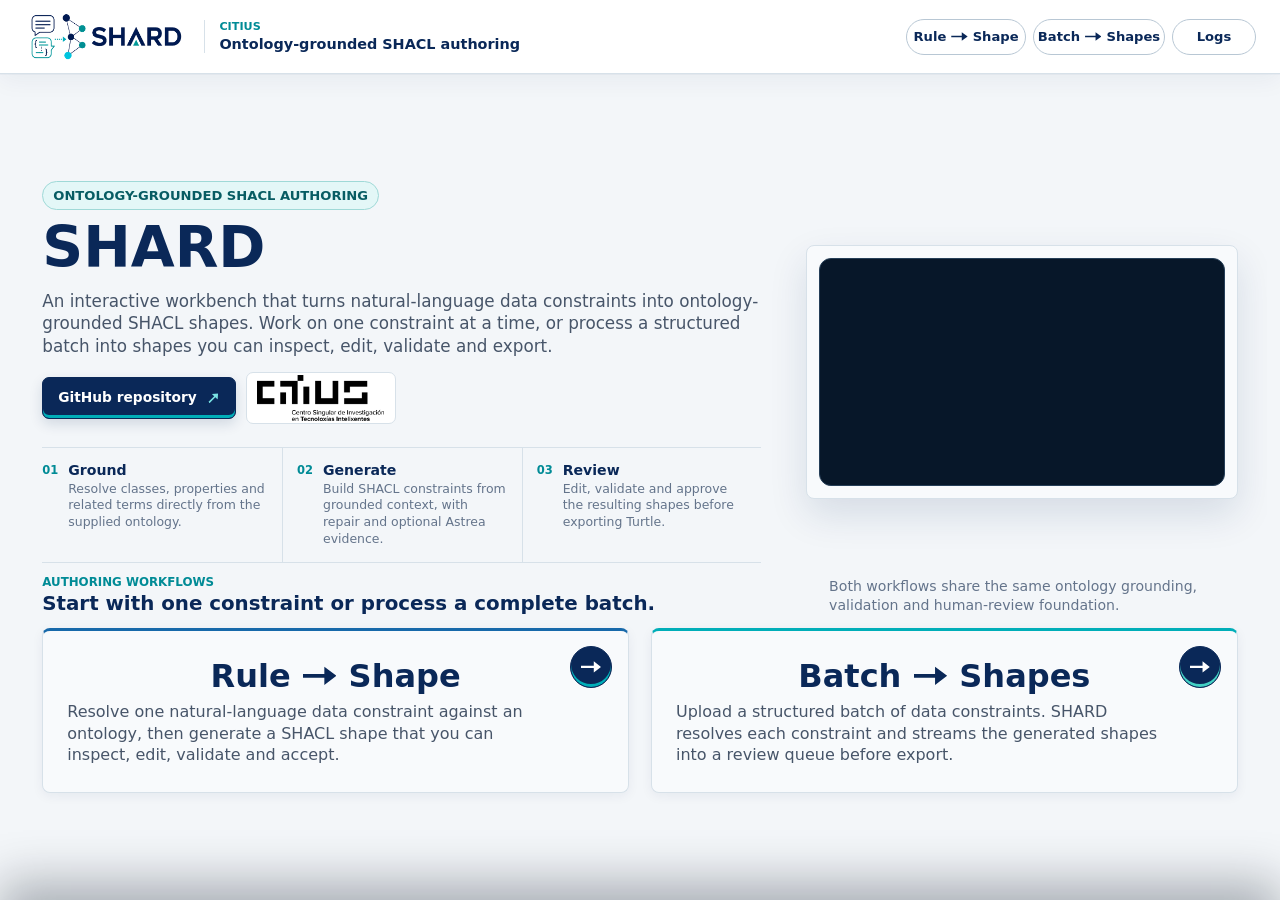
==== commit d25a37af: "style: changed homepage and uploaded link to the video" ====
--- a/frontend/index.html
+++ b/frontend/index.html
@@ -36,12 +36,12 @@
       <section class="hero">
         <div class="hero-main">
           <div class="hero-copy">
-            <p class="hero-kicker">An Interactive Workbench for Ontology-Grounded SHACL Authoring from Data Constraints</p>
-            <h1 class="hero-title">Turn business knowledge into reviewable SHACL shapes.</h1>
+            <p class="hero-kicker">Ontology-grounded SHACL authoring</p>
+            <h1 class="hero-title">SHARD</h1>
             <p class="lead">
-              Generate SHACL validation shapes from an OWL ontology and its data constraints.
-              Work one constraint at a time, or process a structured batch of data constraints into a queue of
-              shapes you can inspect, edit, validate and export.
+              An interactive workbench that turns natural-language data constraints into ontology-grounded
+              SHACL shapes. Work on one constraint at a time, or process a structured batch into shapes you can
+              inspect, edit, validate and export.
             </p>
             <div class="hero-actions">
               <a class="github-repository-link" href="https://github.com/citiususc/shard" target="_blank" rel="noopener noreferrer">
@@ -52,62 +52,67 @@
                 <img src="assets/images/citius-logo.png" alt="CITIUS — Centro Singular de Investigación en Tecnoloxías Intelixentes">
               </div>
             </div>
-            <div class="hero-stats" aria-label="Shared workflow capabilities">
-              <span>Shared ontology</span>
-              <span>Editable Turtle</span>
-              <span>Model-assisted review</span>
+            <div class="authoring-stages" aria-label="SHARD authoring process">
+              <div class="authoring-stage">
+                <span class="stage-number" aria-hidden="true">01</span>
+                <div>
+                  <strong>Ground</strong>
+                  <p>Resolve classes, properties and related terms directly from the supplied ontology.</p>
+                </div>
+              </div>
+              <div class="authoring-stage">
+                <span class="stage-number" aria-hidden="true">02</span>
+                <div>
+                  <strong>Generate</strong>
+                  <p>Build SHACL constraints from grounded context, with repair and optional Astrea evidence.</p>
+                </div>
+              </div>
+              <div class="authoring-stage">
+                <span class="stage-number" aria-hidden="true">03</span>
+                <div>
+                  <strong>Review</strong>
+                  <p>Edit, validate and approve the resulting shapes before exporting Turtle.</p>
+                </div>
+              </div>
             </div>
           </div>
 
-          <div class="hero-preview" aria-label="SHARD workflow preview">
-            <div class="preview-window">
-              <div class="preview-dots" aria-hidden="true"><span></span><span></span><span></span></div>
-              <div class="preview-line strong">Data constraint</div>
-              <div class="preview-line">Every Track must define exactly one nominal gauge.</div>
-              <div class="preview-flow">
-                <span>Ontology</span>
-                <span>Terms</span>
-                <span>SHACL</span>
-              </div>
-              <pre class="preview-code">@prefix sh: &lt;http://www.w3.org/ns/shacl#&gt; .
-
-ex:TrackShape a sh:NodeShape ;
-  sh:targetClass ex:Track ;
-  sh:property [
-    sh:path ex:nominalGauge ;
-    sh:minCount 1 ;
-    sh:maxCount 1 ;
-  ] .</pre>
+          <div class="hero-preview" aria-label="SHARD demonstration video">
+            <div class="demo-video">
+              <iframe
+                src="https://www.youtube-nocookie.com/embed/ya7Iq_wifPk"
+                title="SHARD demonstration video"
+                loading="lazy"
+                allow="accelerometer; autoplay; clipboard-write; encrypted-media; gyroscope; picture-in-picture; web-share"
+                referrerpolicy="strict-origin-when-cross-origin"
+                allowfullscreen></iframe>
             </div>
           </div>
         </div>
 
-        <div class="cards workflow-cards">
-          <a class="card workflow-card" href="rule.html">
-            <span class="card-arrow" aria-hidden="true"></span>
-            <p class="step">Workflow 1</p>
-            <h2 class="flow-label"><span>Rule</span><span class="flow-arrow" aria-hidden="true"></span><span>Shape</span></h2>
-            <p>Write a data constraint, pick the ontology target, and generate a single SHACL
-               shape you can edit, validate and accept.</p>
-            <ul class="card-list">
-              <li>Semantic ontology-term ranking</li>
-              <li>Target-aware generation context</li>
-              <li>Fast review before accepting</li>
-            </ul>
-          </a>
-          <a class="card workflow-card" href="batch.html">
-            <span class="card-arrow" aria-hidden="true"></span>
-            <p class="step">Workflow 2</p>
-            <h2 class="flow-label"><span>Batch</span><span class="flow-arrow" aria-hidden="true"></span><span>Shapes</span></h2>
-            <p>Upload a structured batch of data constraints (.html or .md). The pipeline
-               resolves each extracted rule and streams generated shapes for review.</p>
-            <ul class="card-list">
-              <li>Batch validation and rule indexing</li>
-              <li>Shape queue with validation status</li>
-              <li>Export accepted Turtle shapes</li>
-            </ul>
-          </a>
-        </div>
+        <section class="workflow-section" aria-labelledby="workflow-heading">
+          <div class="workflow-heading">
+            <div>
+              <p>Authoring workflows</p>
+              <h2 id="workflow-heading">Start with one constraint or process a complete batch.</h2>
+            </div>
+            <p>Both workflows share the same ontology grounding, validation and human-review foundation.</p>
+          </div>
+          <div class="cards workflow-cards">
+            <a class="card workflow-card" href="rule.html">
+              <span class="card-arrow" aria-hidden="true"></span>
+              <h3 class="flow-label"><span>Rule</span><span class="flow-arrow" aria-hidden="true"></span><span>Shape</span></h3>
+              <p>Resolve one natural-language data constraint against an ontology, then generate a SHACL shape
+                 that you can inspect, edit, validate and accept.</p>
+            </a>
+            <a class="card workflow-card" href="batch.html">
+              <span class="card-arrow" aria-hidden="true"></span>
+              <h3 class="flow-label"><span>Batch</span><span class="flow-arrow" aria-hidden="true"></span><span>Shapes</span></h3>
+              <p>Upload a structured batch of data constraints. SHARD resolves each constraint and streams the
+                 generated shapes into a review queue before export.</p>
+            </a>
+          </div>
+        </section>
       </section>
     </main>
 
--- a/frontend/css/base.css
+++ b/frontend/css/base.css
@@ -156,21 +156,6 @@
   letter-spacing: 0;
 }
 .landing p.lead { color: var(--muted); font-size: clamp(1.08rem, 1.35vw, 1.3rem); line-height: 1.34; max-width: 860px; margin: 14px 0 0; }
-.hero-stats {
-  display: flex;
-  flex-wrap: wrap;
-  gap: 9px;
-  margin-top: 14px;
-}
-.hero-stats span {
-  border: 1px solid var(--line);
-  border-radius: 999px;
-  background: rgba(255, 255, 255, 0.72);
-  padding: 7px 12px;
-  color: var(--muted);
-  font-size: 0.9rem;
-  font-weight: 800;
-}
 .hero-preview {
   justify-self: end;
   width: min(100%, 640px);
@@ -179,6 +164,58 @@
   border-radius: 20px;
   background: rgba(255, 255, 255, 0.52);
   box-shadow: 0 18px 48px rgba(3, 93, 255, 0.12);
+}
+.demo-video {
+  position: relative;
+  width: 100%;
+  aspect-ratio: 16 / 9;
+  overflow: hidden;
+  border: 1px solid #1f2937;
+  border-radius: 12px;
+  background: var(--code-bg);
+}
+.demo-video iframe {
+  position: absolute;
+  inset: 0;
+  width: 100%;
+  height: 100%;
+  border: 0;
+}
+.authoring-stages {
+  display: grid;
+  grid-template-columns: repeat(3, minmax(0, 1fr));
+  margin-top: clamp(18px, 2.5vh, 28px);
+  border-top: 1px solid var(--line);
+  border-bottom: 1px solid var(--line);
+}
+.authoring-stage {
+  display: grid;
+  grid-template-columns: auto minmax(0, 1fr);
+  gap: 10px;
+  min-width: 0;
+  padding: 14px 14px 14px 0;
+}
+.authoring-stage + .authoring-stage {
+  border-left: 1px solid var(--line);
+  padding-left: 14px;
+}
+.stage-number {
+  color: var(--accent-strong);
+  font-size: 0.72rem;
+  font-weight: 900;
+  line-height: 1.5;
+}
+.authoring-stage strong {
+  display: block;
+  margin-bottom: 3px;
+  color: var(--ink);
+  font-size: 0.88rem;
+}
+.authoring-stage p {
+  margin: 0;
+  color: var(--muted);
+  font-size: 0.78rem;
+  line-height: 1.34;
 }
 .preview-window {
   border: 1px solid #1f2937;
@@ -263,14 +300,6 @@
     font-size: clamp(1.25rem, 1vw, 1.55rem);
     line-height: 1.42;
   }
-  .hero-stats {
-    gap: 12px;
-    margin-top: 24px;
-  }
-  .hero-stats span {
-    padding: 10px 16px;
-    font-size: clamp(0.98rem, 0.72vw, 1.14rem);
-  }
   .hero-preview {
     width: min(100%, 820px);
     padding: 16px;
@@ -316,7 +345,7 @@
     padding: 32px 38px;
     border-radius: 22px;
   }
-  .workflow-card h2 {
+  .workflow-card h3 {
     font-size: clamp(2.25rem, 1.8vw, 3rem);
   }
   .card p {
@@ -381,8 +410,6 @@
     font-size: 0.98rem;
     line-height: 1.38;
   }
-  .hero-stats { margin-top: 8px; gap: 7px; }
-  .hero-stats span { padding: 5px 9px; font-size: 0.76rem; }
   .hero-preview { padding: 7px; }
   .preview-window { padding: 10px; border-radius: 14px; }
   .preview-dots { margin-bottom: 8px; }
@@ -397,7 +424,17 @@
     line-height: 1.28;
   }
 }
-@media (max-width: 760px) { .cards { grid-template-columns: 1fr; } }
+@media (max-width: 760px) {
+  .cards { grid-template-columns: 1fr; }
+  .authoring-stages { grid-template-columns: 1fr; }
+  .authoring-stage { padding: 11px 0; }
+  .authoring-stage + .authoring-stage {
+    border-top: 1px solid var(--line);
+    border-left: 0;
+    padding-left: 0;
+  }
+  .workflow-heading { grid-template-columns: 1fr; gap: 7px; }
+}
 .card {
   display: block; text-decoration: none; border: 2px solid var(--ink); border-radius: 12px;
   padding: 24px; background: var(--surface); transition: transform 0.12s ease, box-shadow 0.12s ease;
@@ -406,6 +443,39 @@
 .card h2 { font-size: 1.25rem; margin-bottom: 6px; }
 .card p { color: var(--muted); line-height: 1.36; margin: 0; }
 .card .step { font-weight: 900; text-transform: uppercase; font-size: 0.72rem; }
+.workflow-section {
+  display: grid;
+  gap: 12px;
+}
+.workflow-heading {
+  display: grid;
+  grid-template-columns: minmax(0, 1.3fr) minmax(280px, 0.7fr);
+  gap: 28px;
+  align-items: end;
+}
+.workflow-heading > div > p {
+  margin: 0 0 4px;
+  color: var(--accent-strong);
+  font-size: 0.74rem;
+  font-weight: 900;
+  text-transform: uppercase;
+}
+.workflow-heading h2 {
+  max-width: 760px;
+  margin: 0;
+  color: var(--ink);
+  font-size: clamp(1.2rem, 1.55vw, 1.65rem);
+  line-height: 1.15;
+}
+.workflow-heading > p {
+  margin: 0;
+  color: var(--muted);
+  font-size: 0.88rem;
+  line-height: 1.4;
+}
+@media (max-width: 760px) {
+  .workflow-heading { grid-template-columns: 1fr; gap: 7px; }
+}
 .workflow-cards { margin-top: 0; }
 .workflow-card {
   position: relative;
@@ -418,11 +488,18 @@
   background:
     linear-gradient(180deg, rgba(255, 255, 255, 0.98), rgba(247, 250, 255, 0.94));
 }
+.workflow-card > p {
+  max-width: calc(100% - 54px);
+}
 .workflow-card:nth-child(2) {
   background:
     linear-gradient(180deg, rgba(255, 255, 255, 0.98), rgba(244, 255, 251, 0.94));
 }
-.workflow-card h2 { font-size: clamp(1.65rem, 2.1vw, 2.35rem); letter-spacing: 0; }
+.workflow-card h3 {
+  margin: 0 0 6px;
+  font-size: clamp(1.65rem, 2.1vw, 2.35rem);
+  letter-spacing: 0;
+}
 .card-arrow {
   position: absolute;
   right: 16px;
@@ -469,7 +546,7 @@
     min-height: clamp(150px, 19vh, 178px);
     padding: 14px 20px;
   }
-  .workflow-card h2 { font-size: 1.5rem; }
+  .workflow-card h3 { font-size: 1.5rem; }
   .card p { font-size: 0.98rem; line-height: 1.3; }
   .card-arrow {
     top: 13px;
--- a/frontend/css/support-panels.css
+++ b/frontend/css/support-panels.css
@@ -94,6 +94,11 @@
   font-weight: 700;
 }
 
+.astrea-baseline-status.astrea-status-warning {
+  color: var(--warn);
+  font-weight: 700;
+}
+
 @media (min-width: 1061px) {
   body.rule-page,
   body.batch-page {
--- a/frontend/css/theme.css
+++ b/frontend/css/theme.css
@@ -12,7 +12,7 @@
   --line: #d7e1e9;
   --line-strong: #b8c7d4;
   --code-bg: #071729;
-  --code-ink: #d9e7f3;
+  --code-ink: #ffffff;
   --accent: #00aeb8;
   --accent-strong: #008b96;
   --accent-soft: #e3f7f7;
@@ -346,6 +346,7 @@
 .shape-support-pane + .shape-support-pane { border-left-color: var(--line); }
 .astrea-baseline-status.astrea-status-ready { color: var(--ok); }
 .astrea-baseline-status.astrea-status-error { color: var(--err); }
+.astrea-baseline-status.astrea-status-warning { color: var(--warn); }
 
 /* Search results and resolved ontology terms */
 .entity-card {
@@ -430,12 +431,135 @@
 .code-highlight { color: var(--code-ink); }
 .code-editor { caret-color: #45d6dc; }
 .code-wrap .code-editor::selection { background: rgba(0, 200, 209, 0.26); }
-.tk-comment { color: #7890a6; }
-.tk-string { color: #8ed8e4; }
-.tk-iri { color: #58d7b8; }
+
+/* Expanded Turtle editors */
+.editor-expand-button,
+.shape-editor-actions .editor-expand-button,
+.editor-modal-close {
+  display: inline-grid;
+  place-items: center;
+  width: 30px;
+  min-width: 30px;
+  height: 30px;
+  min-height: 30px;
+  padding: 0;
+  line-height: 1;
+}
+body.app-page .editor-column > .section-block > .section-title button.editor-expand-button,
+body.app-page .editor-column .section-title-actions button.editor-expand-button {
+  width: 30px;
+  min-width: 30px;
+  padding: 0;
+}
+body.app-page .editor-modal-close {
+  width: 30px;
+  min-width: 30px;
+  height: 30px;
+  min-height: 30px;
+  padding: 0;
+}
+.editor-expand-button svg,
+.editor-modal-close svg {
+  display: block;
+  width: 15px;
+  height: 15px;
+  fill: none;
+  stroke: currentColor;
+  stroke-width: 2;
+  stroke-linecap: round;
+  stroke-linejoin: round;
+}
+.editor-modal {
+  width: min(1120px, calc(100vw - 32px));
+  max-width: none;
+  height: min(82vh, 840px);
+  max-height: calc(100vh - 32px);
+  margin: auto;
+  padding: 0;
+  border: 0;
+  border-radius: 12px;
+  background: transparent;
+  overflow: visible;
+}
+.editor-modal::backdrop {
+  background: rgba(5, 18, 39, 0.58);
+  backdrop-filter: blur(3px);
+}
+.editor-modal-shell {
+  display: flex;
+  flex-direction: column;
+  width: 100%;
+  height: 100%;
+  min-height: 0;
+  overflow: hidden;
+  border: 1px solid var(--line-strong);
+  border-radius: 12px;
+  background: var(--surface);
+  box-shadow: 0 28px 80px rgba(5, 18, 39, 0.28);
+}
+.editor-modal-header {
+  display: flex;
+  flex: 0 0 auto;
+  align-items: center;
+  justify-content: space-between;
+  gap: 16px;
+  min-height: 54px;
+  padding: 11px 14px 11px 18px;
+  border-bottom: 1px solid var(--line);
+}
+.editor-modal-header h2 {
+  min-width: 0;
+  overflow: hidden;
+  text-overflow: ellipsis;
+  white-space: nowrap;
+}
+.editor-modal .editor-modal-code-wrap {
+  flex: 1 1 auto;
+  width: 100%;
+  height: auto;
+  min-height: 0;
+  margin: 0;
+}
+.editor-modal .code-highlight,
+.editor-modal .editor-modal-code-editor {
+  width: 100%;
+  height: 100%;
+  min-height: 0;
+  margin: 0;
+  border: 0;
+  border-radius: 0 0 12px 12px;
+  padding: 20px;
+  font-size: 0.92rem;
+  line-height: 1.55;
+}
+.editor-modal .editor-modal-code-editor {
+  resize: none;
+}
+.prefixes-block .code-editor,
+.shape-editor-block .code-editor {
+  resize: none;
+}
+
+@media (max-width: 700px) {
+  .editor-modal {
+    width: calc(100vw - 16px);
+    height: calc(100vh - 16px);
+    max-height: none;
+  }
+  .editor-modal-header { min-height: 48px; padding: 8px 10px 8px 14px; }
+  .editor-modal .code-highlight,
+  .editor-modal .editor-modal-code-editor { padding: 14px; font-size: 0.82rem; }
+}
+.tk-comment { color: #9aabba; }
+.tk-string { color: #a7f3d0; }
+.tk-iri { color: #67e8f9; }
 .tk-directive,
-.tk-kw { color: #ff8d8d; }
-.tk-pname { color: #8fb8ff; }
+.tk-kw { color: #ff9f80; }
+.tk-prefix-decl { color: #fbbf24; }
+.tk-shacl { color: #ffb86c; }
+.tk-vocab { color: #c4b5fd; }
+.tk-shape { color: #f0abfc; }
+.tk-ontology { color: #7dd3fc; }
 .tk-bool,
 .tk-num { color: #f5c66b; }
 .tk-lang { color: #f3a86f; }
@@ -612,8 +736,15 @@
   box-shadow: inset 0 -3px 0 var(--accent), 0 5px 13px rgba(10, 40, 88, 0.14);
   font-size: 0.86rem;
   font-weight: 800;
+  line-height: 1;
+  text-align: center;
   text-decoration: none;
   transition: background 150ms ease, border-color 150ms ease, box-shadow 150ms ease, transform 150ms ease;
+}
+.github-repository-link > span:first-child {
+  display: inline-flex;
+  align-items: center;
+  align-self: stretch;
 }
 .github-repository-link:hover {
   border-color: #103b76;
@@ -651,17 +782,13 @@
   max-width: 100%;
   object-fit: contain;
 }
-.hero-stats span {
-  border-color: var(--line);
-  background: var(--surface-soft);
-  color: var(--muted-strong);
-}
 .hero-preview {
   border: 1px solid var(--line);
   border-radius: 8px;
   background: var(--surface-raised);
   box-shadow: 0 16px 38px rgba(10, 40, 88, 0.12);
 }
+.demo-video { border-color: #263f58; }
 .preview-window { border-radius: 7px; color: #c8d8e5; }
 .preview-dots span { background: #38536d; }
 .preview-dots span:nth-child(1) { background: #ff7f8f; }
@@ -693,7 +820,7 @@
 .workflow-card:nth-child(2) { background: var(--surface-raised); }
 .workflow-card:first-child { border-top: 3px solid var(--accent-2); }
 .workflow-card:nth-child(2) { border-top: 3px solid var(--accent); }
-.workflow-card h2 {
+.workflow-card h3 {
   color: var(--ink);
   font-size: 2rem;
   letter-spacing: 0;
@@ -721,7 +848,7 @@
 @media (min-width: 1800px) and (min-height: 1000px) {
   .hero-title { font-size: 5rem; }
   .landing p.lead { font-size: 1.28rem; }
-  .workflow-card h2 { font-size: 2.55rem; }
+  .workflow-card h3 { font-size: 2.55rem; }
 }
 
 @media (min-width: 1061px) and (max-height: 880px) {
@@ -825,7 +952,7 @@
   .github-repository-link { width: 100%; }
   .hero-title { font-size: 2.5rem; line-height: 1.02; }
   .landing p.lead { font-size: 1rem; }
-  .workflow-card h2 { font-size: 1.55rem; }
+  .workflow-card h3 { font-size: 1.55rem; }
 }
 
 @media (max-width: 360px) {
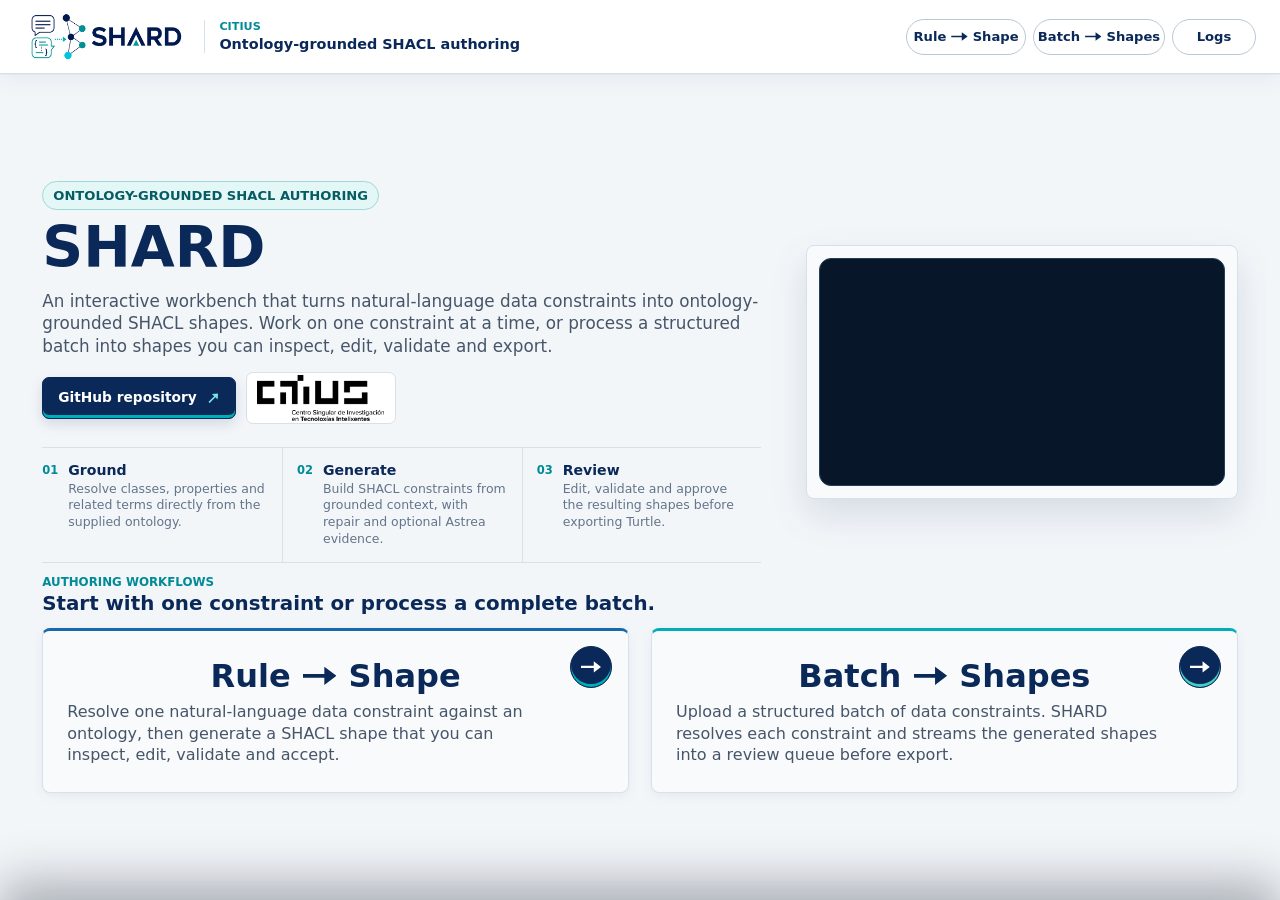
==== commit a212dd29: "style: changed homepage and uploaded link to the video" ====
--- a/frontend/index.html
+++ b/frontend/index.html
@@ -96,7 +96,6 @@
               <p>Authoring workflows</p>
               <h2 id="workflow-heading">Start with one constraint or process a complete batch.</h2>
             </div>
-            <p>Both workflows share the same ontology grounding, validation and human-review foundation.</p>
           </div>
           <div class="cards workflow-cards">
             <a class="card workflow-card" href="rule.html">
--- a/frontend/css/base.css
+++ b/frontend/css/base.css
@@ -433,7 +433,6 @@
     border-left: 0;
     padding-left: 0;
   }
-  .workflow-heading { grid-template-columns: 1fr; gap: 7px; }
 }
 .card {
   display: block; text-decoration: none; border: 2px solid var(--ink); border-radius: 12px;
@@ -448,10 +447,7 @@
   gap: 12px;
 }
 .workflow-heading {
-  display: grid;
-  grid-template-columns: minmax(0, 1.3fr) minmax(280px, 0.7fr);
-  gap: 28px;
-  align-items: end;
+  display: block;
 }
 .workflow-heading > div > p {
   margin: 0 0 4px;
@@ -466,15 +462,6 @@
   color: var(--ink);
   font-size: clamp(1.2rem, 1.55vw, 1.65rem);
   line-height: 1.15;
-}
-.workflow-heading > p {
-  margin: 0;
-  color: var(--muted);
-  font-size: 0.88rem;
-  line-height: 1.4;
-}
-@media (max-width: 760px) {
-  .workflow-heading { grid-template-columns: 1fr; gap: 7px; }
 }
 .workflow-cards { margin-top: 0; }
 .workflow-card {
